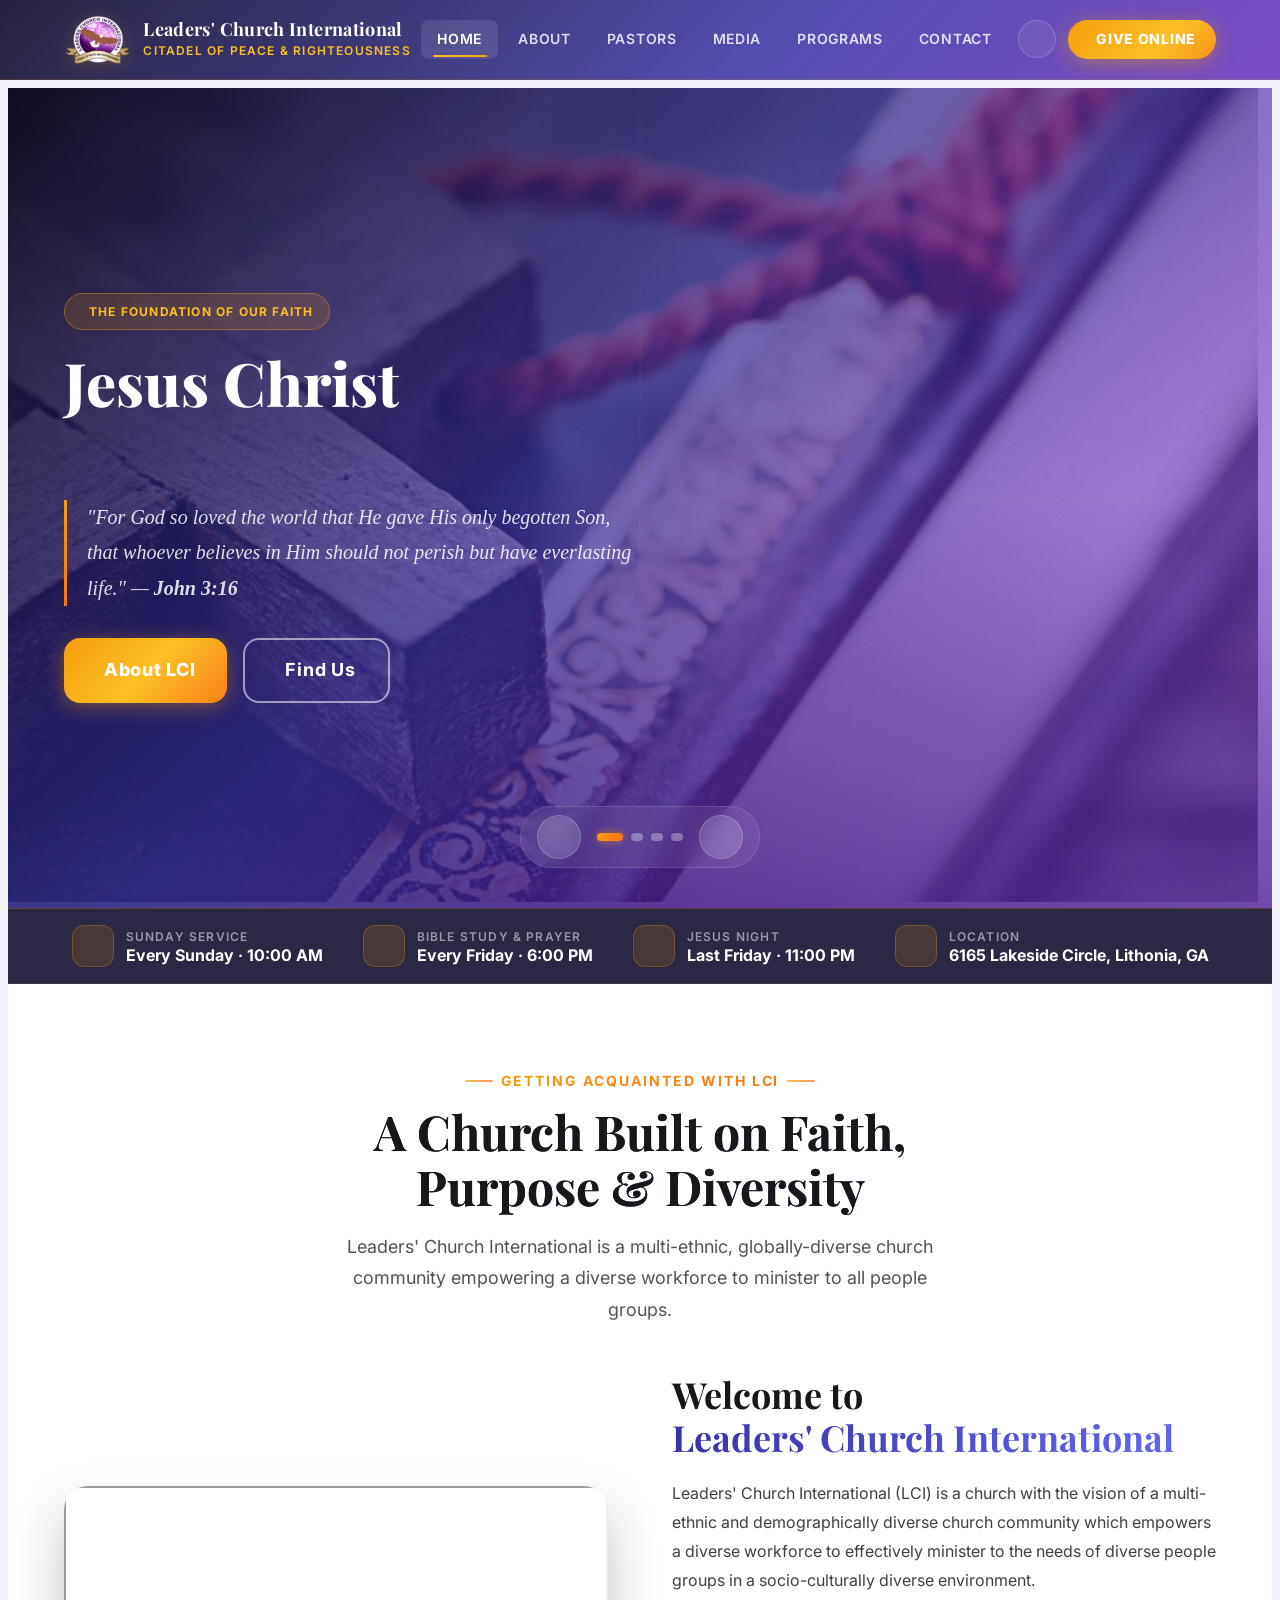
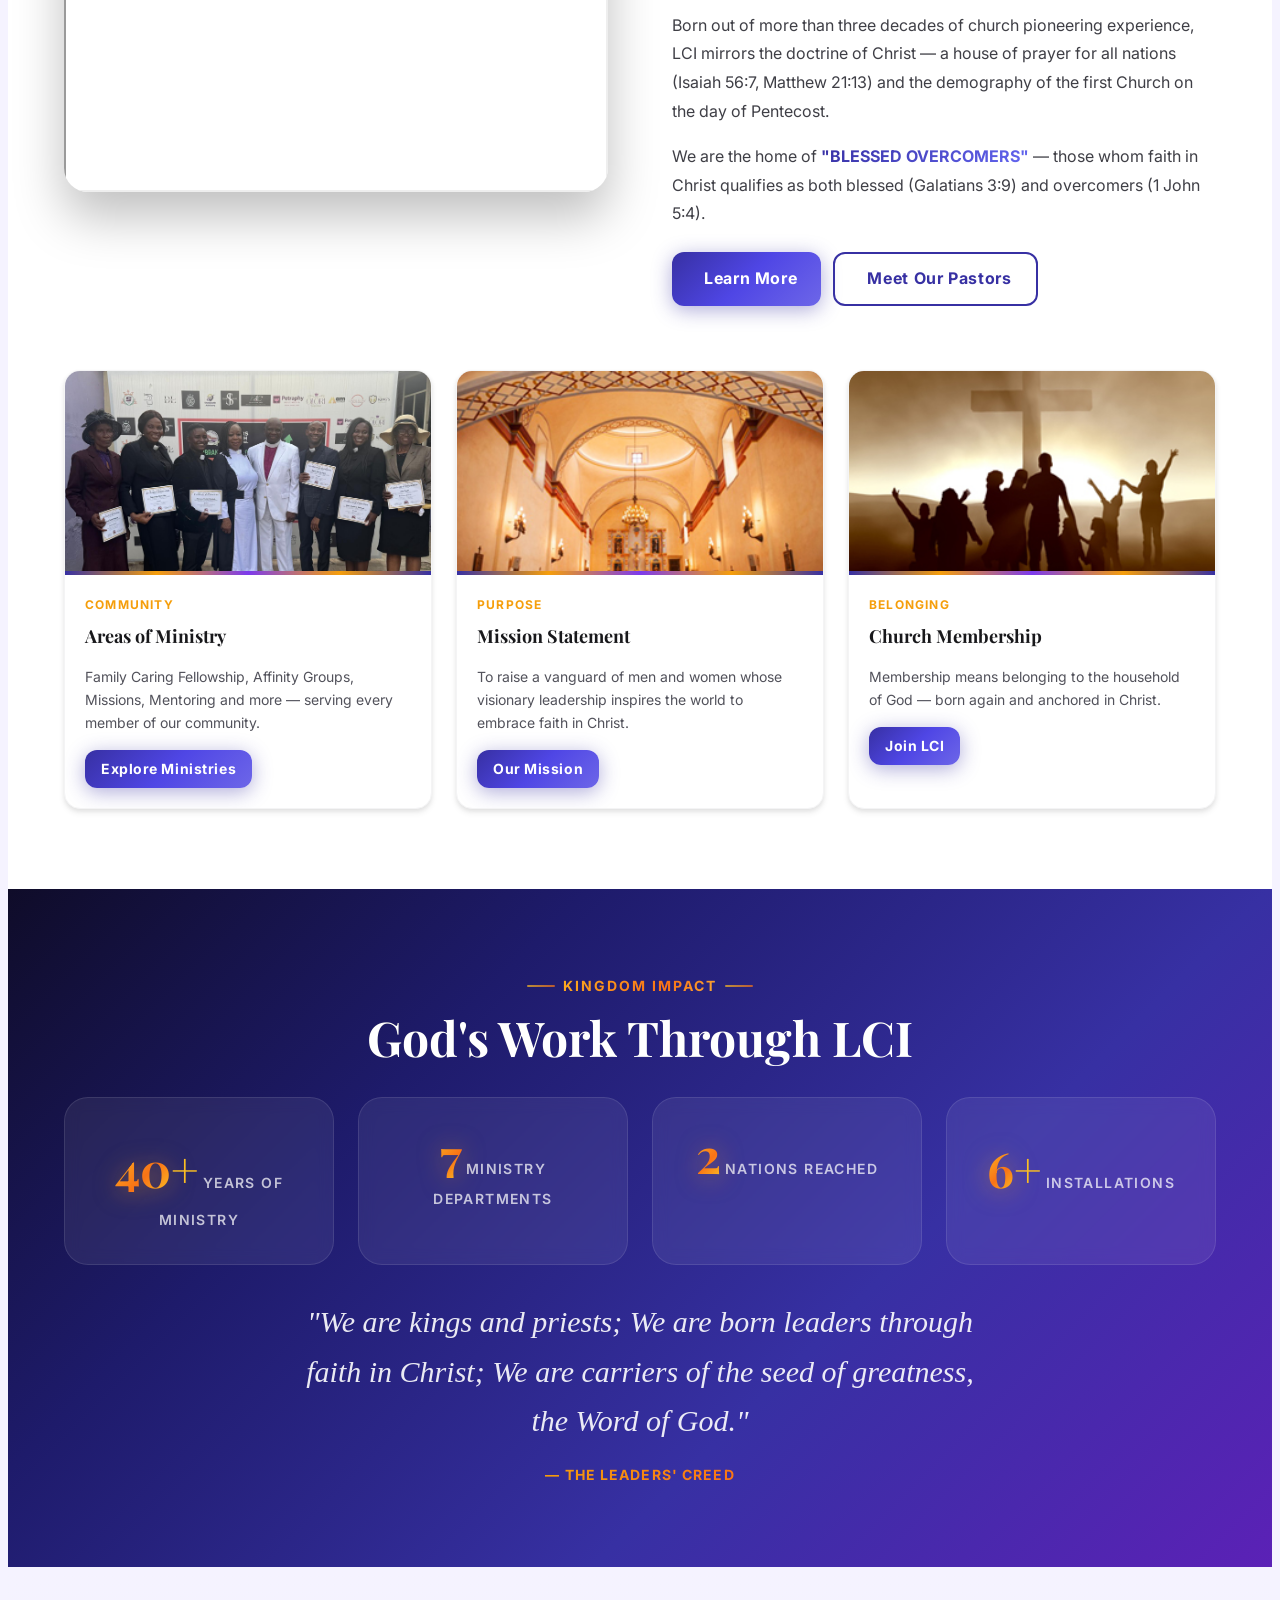
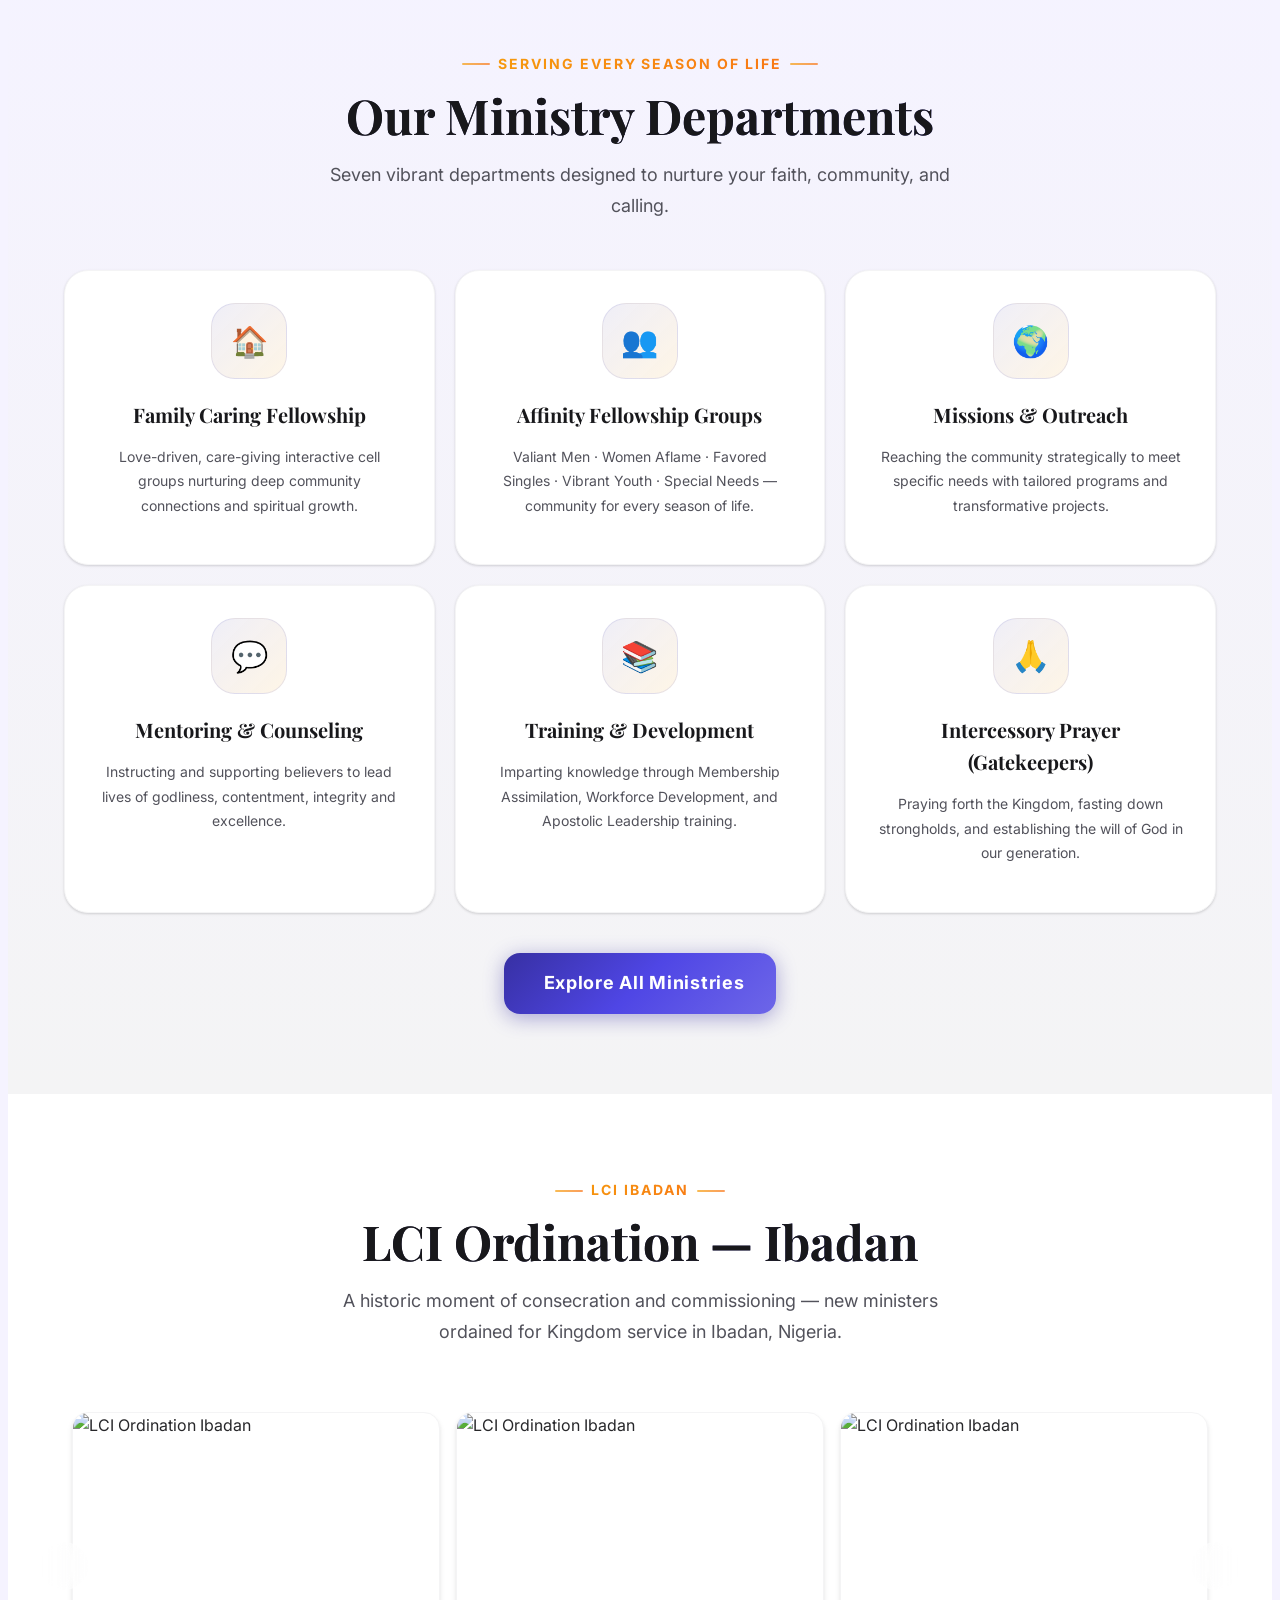
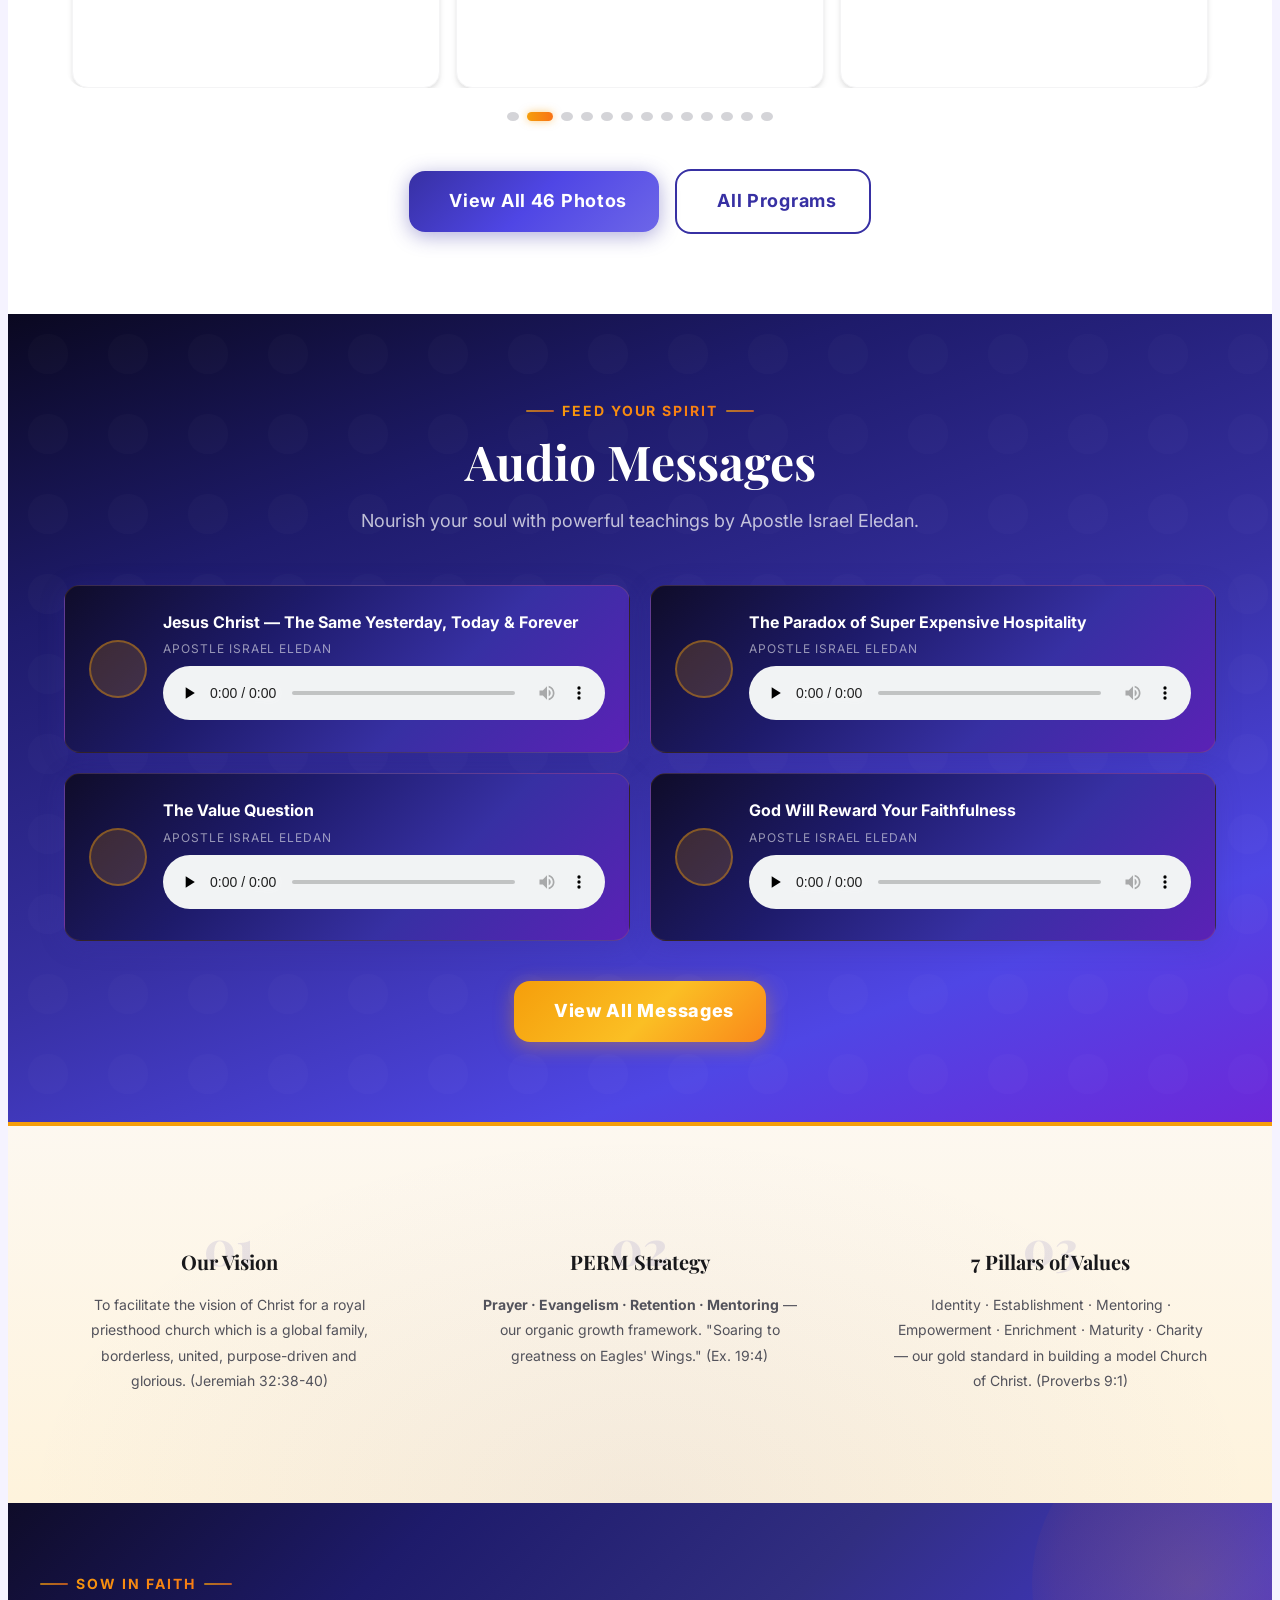
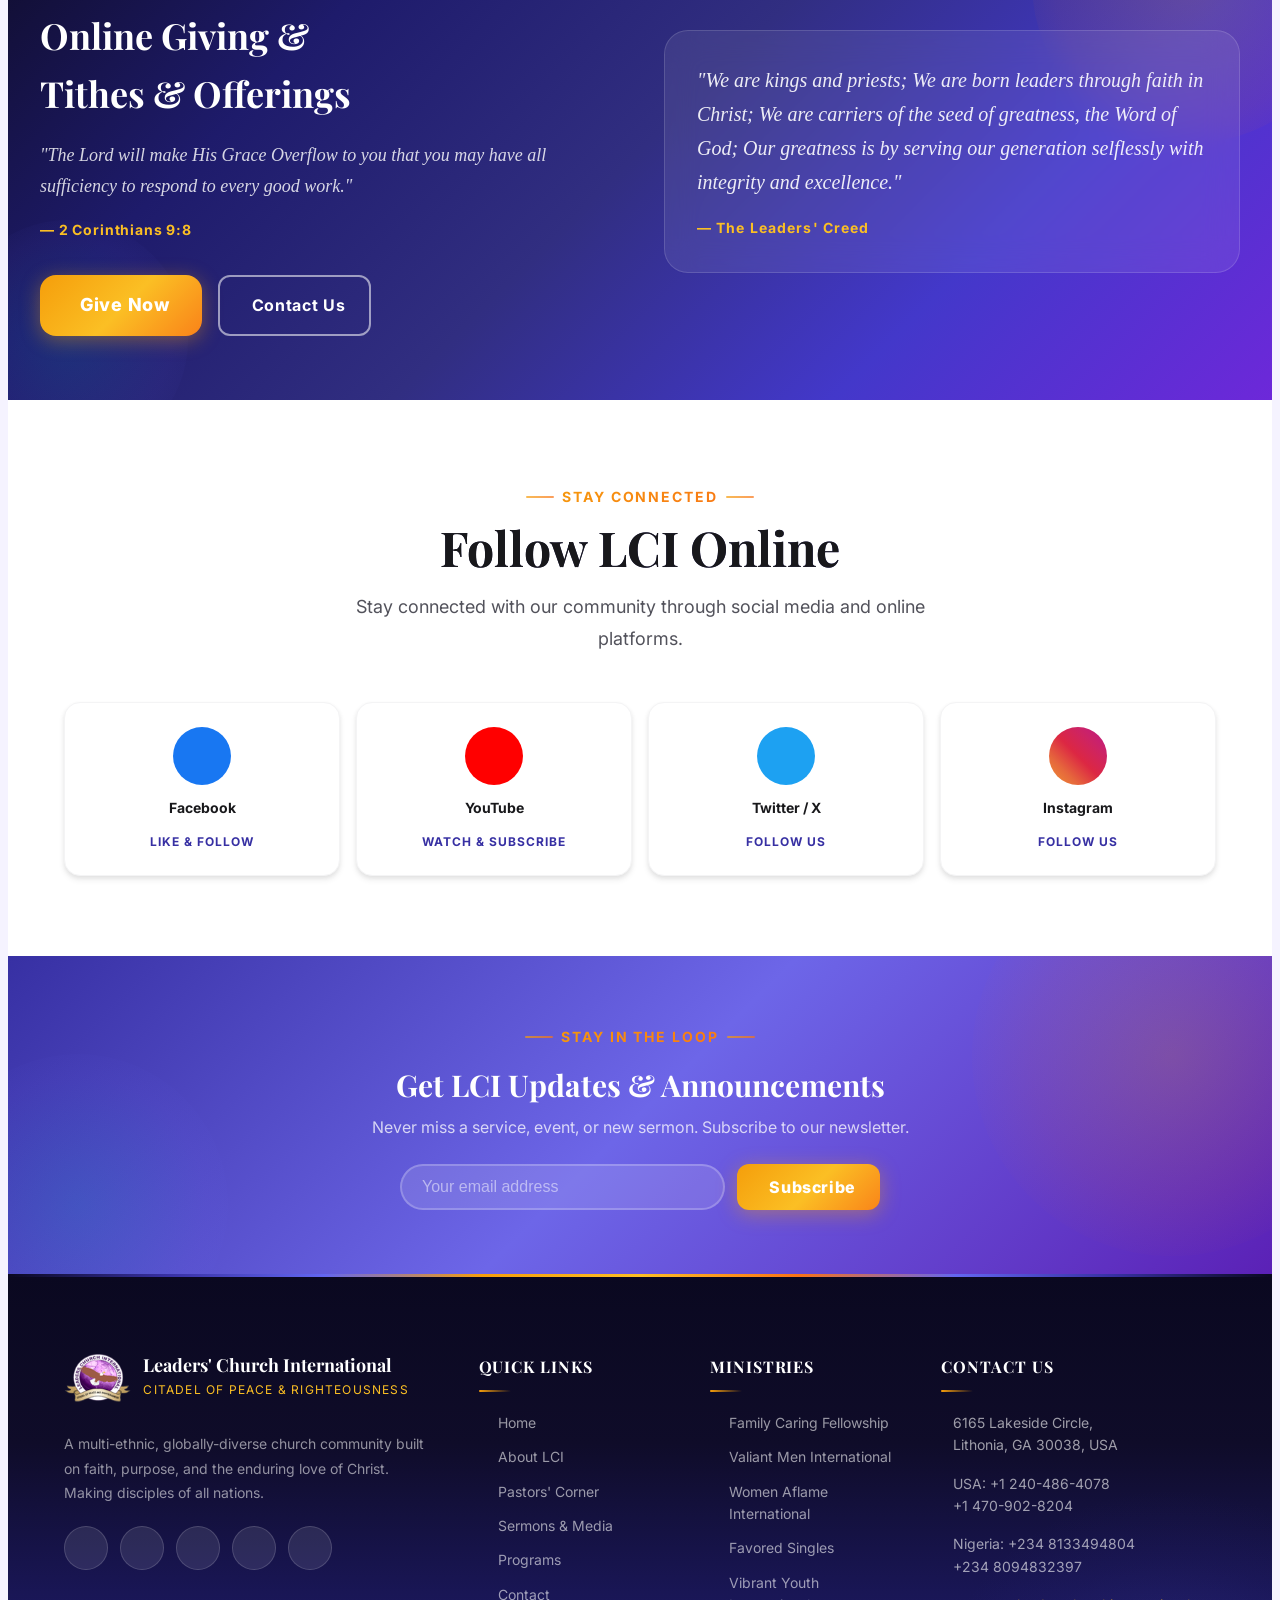
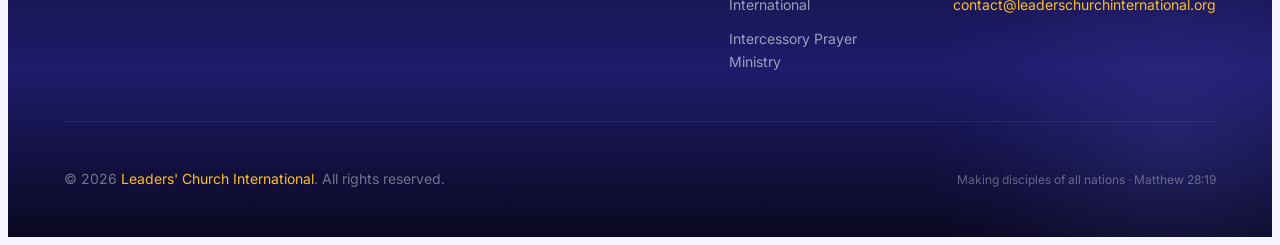
==== index.html @ 1d7b1c13 "updates" ====
<!DOCTYPE html>
<html dir="ltr" lang="en-US">
<head>
  <meta charset="UTF-8">
  <meta name="viewport" content="width=device-width, initial-scale=1.0">
  <meta name="description" content="Leaders' Church International (LCI) — Citadel of Peace & Righteousness. A multi-ethnic, globally-diverse church community built on faith, purpose, and the love of Christ. Join us every Sunday 10 AM.">
  <meta name="keywords" content="Leaders Church International, LCI, Church, Citadel of Peace, Righteousness, Apostle Israel Eledan, Lagos, Nigeria, Georgia, USA">
  <meta name="author" content="Leaders' Church International">
  <meta property="og:title" content="Leaders' Church International — Citadel of Peace & Righteousness">
  <meta property="og:description" content="A multi-ethnic, globally-diverse church community built on faith, purpose, and the love of Christ.">
  <meta property="og:type" content="website">
  <meta property="og:url" content="https://leaderschurchinternational.org">
  <title>Leaders' Church International — Citadel of Peace &amp; Righteousness</title>
  <link rel="shortcut icon" href="assets/images/favicon.png">
  <link rel="preconnect" href="https://fonts.googleapis.com">
  <link rel="preconnect" href="https://fonts.gstatic.com" crossorigin>
  <link href="https://fonts.googleapis.com/css2?family=Inter:wght@400;500;600;700;800&family=Playfair+Display:ital,wght@0,700;0,800;1,700&display=swap" rel="stylesheet">
  <link rel="stylesheet" href="https://cdnjs.cloudflare.com/ajax/libs/font-awesome/6.5.0/css/solid.min.css" crossorigin="anonymous">
  <link rel="stylesheet" href="https://cdnjs.cloudflare.com/ajax/libs/font-awesome/6.5.0/css/brands.min.css" crossorigin="anonymous">
  <link rel="stylesheet" href="assets/css/modern.css">
</head>
<body>

<!-- ════════════ LOADING SCREEN ════════════ -->
<div id="lci-loader" role="dialog" aria-label="Loading Leaders' Church International" aria-live="polite">
  <div class="loader-bg">
    <div class="loader-orb loader-orb-1"></div>
    <div class="loader-orb loader-orb-2"></div>
    <div class="loader-orb loader-orb-3"></div>
    <div class="loader-rays"></div>
  </div>
  <div class="loader-inner">
    <div class="loader-cross" aria-hidden="true">
      <div class="loader-cross-v"></div>
      <div class="loader-cross-h"></div>
      <div class="loader-cross-glow"></div>
    </div>
    <div class="loader-brand">
      <img src="assets/images/logo.png" alt="Leaders' Church International" class="loader-logo">
      <h1 class="loader-name">Leaders' Church International</h1>
      <p class="loader-tagline">Citadel of Peace &amp; Righteousness</p>
    </div>
    <div class="loader-verse">
      <p class="loader-verse-text">"We are soaring to greatness on Eagles' Wings"</p>
      <span class="loader-verse-ref">Exodus 19:4</span>
    </div>
    <div class="loader-progress-wrap" role="progressbar" aria-valuemin="0" aria-valuemax="100" aria-valuenow="0" id="loaderProgress">
      <div class="loader-progress-track">
        <div class="loader-progress-fill" id="loaderFill"></div>
      </div>
      <span class="loader-percent" id="loaderPercent">0%</span>
    </div>
    <div class="loader-dots" aria-hidden="true">
      <span class="loader-dot"></span>
      <span class="loader-dot"></span>
      <span class="loader-dot"></span>
    </div>
  </div>
</div>

<!-- Scroll progress bar -->
<div class="scroll-progress" id="scrollProgress" aria-hidden="true"></div>

<a href="#main-content" class="lci-skip-link">Skip to main content</a>

<!-- ── HEADER ─────────────────────────────────────────────────── -->
<header class="lci-header" id="lci-header" role="banner">
  <div class="lci-header-inner">
    <a href="index.html" class="lci-logo" aria-label="Leaders' Church International — Home">
      <img src="assets/images/logo.png" alt="LCI Logo" class="lci-logo-img">
      <div class="lci-logo-text">
        <span class="lci-logo-name">Leaders' Church International</span>
        <span class="lci-logo-tagline">Citadel of Peace &amp; Righteousness</span>
      </div>
    </a>
    <nav aria-label="Main navigation">
      <ul class="lci-nav" role="list">
        <li class="lci-nav-item"><a href="index.html"    class="lci-nav-link active" aria-current="page">Home</a></li>
        <li class="lci-nav-item"><a href="about.html"    class="lci-nav-link">About</a></li>
        <li class="lci-nav-item"><a href="pastors.html"  class="lci-nav-link">Pastors</a></li>
        <li class="lci-nav-item"><a href="media.html"    class="lci-nav-link">Media</a></li>
        <li class="lci-nav-item"><a href="programs.html" class="lci-nav-link">Programs</a></li>
        <li class="lci-nav-item"><a href="contact.html"  class="lci-nav-link">Contact</a></li>
      </ul>
    </nav>
    <div class="lci-header-actions">
      <button class="lci-theme-toggle" id="themeToggle" aria-label="Toggle dark mode" title="Toggle dark/light mode">
        <i class="fas fa-moon" id="themeIcon"></i>
      </button>
      <a href="contact.html#give" class="lci-btn-give">
        <i class="fas fa-heart"></i> Give Online
      </a>
      <button class="lci-menu-toggle" id="menuToggle" aria-label="Open navigation menu" aria-expanded="false" aria-controls="mobileNav">
        <span></span><span></span><span></span>
      </button>
    </div>
  </div>
</header>

<nav class="lci-mobile-nav" id="mobileNav" aria-label="Mobile navigation" aria-hidden="true">
  <ul class="lci-mobile-nav-list" role="list">
    <li><a href="index.html"    class="active">🏠 Home</a></li>
    <li><a href="about.html">📖 About LCI</a></li>
    <li><a href="pastors.html">✝ Pastors' Corner</a></li>
    <li><a href="media.html">🎵 Media</a></li>
    <li><a href="programs.html">📋 Programs</a></li>
    <li><a href="contact.html">📍 Contact</a></li>
  </ul>
  <div class="lci-mobile-actions">
    <a href="contact.html#give"   class="lci-btn lci-btn-gold lci-btn-lg"><i class="fas fa-heart"></i> Give Online</a>
    <a href="contact.html#prayer" class="lci-btn lci-btn-outline-white lci-btn-lg"><i class="fas fa-hands-praying"></i> Prayer Request</a>
  </div>
</nav>

<!-- ── MAIN ───────────────────────────────────────────────────── -->
<main id="main-content" class="lci-page-body">

  <!-- ── HERO SLIDER ──────────────────────────────────────────── -->
  <section class="lci-slider" aria-label="Featured slides">
    <div class="hero-orb hero-orb-1" aria-hidden="true"></div>
    <div class="hero-orb hero-orb-2" aria-hidden="true"></div>
    <div class="hero-orb hero-orb-3" aria-hidden="true"></div>
    <div class="hero-rays" aria-hidden="true"></div>

    <!-- Slide 1 -->
    <div class="lci-slide active" aria-hidden="false">
      <div class="lci-slide-bg">
        <img src="content/slides/1/slider_1.jpg" alt="Jesus Christ — The Savior of the World" loading="eager">
      </div>
      <div class="lci-slide-content">
        <span class="lci-slide-tag"><i class="fas fa-cross"></i> The Foundation of Our Faith</span>
        <h1 class="lci-slide-title">Jesus Christ<br><span class="accent">The Savior of the World</span></h1>
        <p class="lci-slide-verse">"For God so loved the world that He gave His only begotten Son, that whoever believes in Him should not perish but have everlasting life." — <strong>John 3:16</strong></p>
        <div class="lci-slide-actions">
          <a href="about.html" class="lci-btn lci-btn-gold lci-btn-lg"><i class="fas fa-church"></i> About LCI</a>
          <a href="contact.html" class="lci-btn lci-btn-outline-white lci-btn-lg"><i class="fas fa-map-marker-alt"></i> Find Us</a>
        </div>
      </div>
    </div>

    <!-- Slide 2 -->
    <div class="lci-slide" aria-hidden="true">
      <div class="lci-slide-bg">
        <img src="content/slides/2/slider_2.jpg" alt="Online Giving" loading="lazy">
      </div>
      <div class="lci-slide-content">
        <span class="lci-slide-tag"><i class="fas fa-heart"></i> Sow a Seed of Faith</span>
        <h1 class="lci-slide-title">Give Generously,<br><span class="accent">Live Abundantly</span></h1>
        <p class="lci-slide-verse">"The Lord will make His Grace overflow to you that you may have all sufficiency to respond to every good work." — <strong>2 Corinthians 9:8</strong></p>
        <div class="lci-slide-actions">
          <a href="contact.html#give" class="lci-btn lci-btn-gold lci-btn-lg"><i class="fas fa-hand-holding-heart"></i> Make a Donation</a>
          <a href="about.html" class="lci-btn lci-btn-outline-white lci-btn-lg"><i class="fas fa-info-circle"></i> Learn More</a>
        </div>
      </div>
    </div>

    <!-- Slide 3 -->
    <div class="lci-slide" aria-hidden="true">
      <div class="lci-slide-bg">
        <img src="content/slides/3/slider_3.jpg" alt="Christ will give you rest" loading="lazy">
      </div>
      <div class="lci-slide-content">
        <span class="lci-slide-tag"><i class="fas fa-dove"></i> Peace for Every Soul</span>
        <h1 class="lci-slide-title">Christ Will<br><span class="accent">Give You Rest</span></h1>
        <p class="lci-slide-verse">"Come to Me, all you who labor and are heavy laden, and I will give you rest." — <strong>Matthew 11:28</strong></p>
        <div class="lci-slide-actions">
          <a href="contact.html#prayer" class="lci-btn lci-btn-gold lci-btn-lg"><i class="fas fa-hands-praying"></i> Request Prayer</a>
          <a href="media.html" class="lci-btn lci-btn-outline-white lci-btn-lg"><i class="fas fa-play-circle"></i> Watch Sermons</a>
        </div>
      </div>
    </div>

    <!-- Slide 4 -->
    <div class="lci-slide" aria-hidden="true">
      <div class="lci-slide-bg">
        <img src="content/slides/4/slider_4.jpg" alt="The Word of God" loading="lazy">
      </div>
      <div class="lci-slide-content">
        <span class="lci-slide-tag"><i class="fas fa-bible"></i> Anchored in the Word</span>
        <h1 class="lci-slide-title">The Word of God<br><span class="accent">Lives in Us</span></h1>
        <p class="lci-slide-verse">"In the beginning was the Word, and the Word was with God, and the Word was God." — <strong>John 1:1</strong></p>
        <div class="lci-slide-actions">
          <a href="media.html" class="lci-btn lci-btn-gold lci-btn-lg"><i class="fas fa-headphones"></i> Audio Messages</a>
          <a href="about.html#vision" class="lci-btn lci-btn-outline-white lci-btn-lg"><i class="fas fa-eye"></i> Our Vision</a>
        </div>
      </div>
    </div>

    <!-- Controls -->
    <div class="lci-slider-controls" aria-label="Slide navigation">
      <button class="lci-slider-prev" aria-label="Previous slide"><i class="fas fa-chevron-left"></i></button>
      <div class="lci-slider-dots" role="tablist" aria-label="Slide indicators">
        <button class="lci-slider-dot active" aria-label="Slide 1" aria-selected="true"  role="tab"></button>
        <button class="lci-slider-dot"        aria-label="Slide 2" aria-selected="false" role="tab"></button>
        <button class="lci-slider-dot"        aria-label="Slide 3" aria-selected="false" role="tab"></button>
        <button class="lci-slider-dot"        aria-label="Slide 4" aria-selected="false" role="tab"></button>
      </div>
      <button class="lci-slider-next" aria-label="Next slide"><i class="fas fa-chevron-right"></i></button>
    </div>

    <!-- Scroll hint -->
    <div class="slider-scroll-hint" aria-hidden="true">
      <i class="fas fa-chevron-down"></i>
    </div>
  </section>

  <!-- ── SERVICE TIMES ────────────────────────────────────────── -->
  <div class="service-strip" aria-label="Service schedule">
    <div class="service-strip-inner">
      <div class="service-strip-item">
        <div class="service-strip-icon"><i class="fas fa-sun" aria-hidden="true"></i></div>
        <div>
          <span class="service-strip-label">Sunday Service</span>
          <span class="service-strip-value">Every Sunday · 10:00 AM</span>
        </div>
      </div>
      <div class="service-strip-item">
        <div class="service-strip-icon"><i class="fas fa-book-open" aria-hidden="true"></i></div>
        <div>
          <span class="service-strip-label">Bible Study &amp; Prayer</span>
          <span class="service-strip-value">Every Friday · 6:00 PM</span>
        </div>
      </div>
      <div class="service-strip-item">
        <div class="service-strip-icon"><i class="fas fa-moon" aria-hidden="true"></i></div>
        <div>
          <span class="service-strip-label">Jesus Night</span>
          <span class="service-strip-value">Last Friday · 11:00 PM</span>
        </div>
      </div>
      <div class="service-strip-item">
        <div class="service-strip-icon"><i class="fas fa-map-marker-alt" aria-hidden="true"></i></div>
        <div>
          <span class="service-strip-label">Location</span>
          <span class="service-strip-value">6165 Lakeside Circle, Lithonia, GA</span>
        </div>
      </div>
    </div>
  </div>

  <!-- ── ABOUT INTRO ───────────────────────────────────────────── -->
  <section class="lci-section lci-section-white" id="about" aria-labelledby="about-heading">
    <div class="lci-container">
      <div class="lci-section-header lci-reveal">
        <span class="lci-section-eyebrow">Getting Acquainted with LCI</span>
        <h2 class="lci-section-title" id="about-heading">A Church Built on Faith,<br>Purpose &amp; Diversity</h2>
        <p class="lci-section-subtitle">Leaders' Church International is a multi-ethnic, globally-diverse church community empowering a diverse workforce to minister to all people groups.</p>
      </div>
      <div class="about-intro-wrap">
        <div class="about-intro-video lci-reveal lci-reveal-delay-1">
          <iframe src="https://www.youtube.com/embed/SE4ZQI5h9FE"
                  title="Getting Acquainted with Leaders' Church International"
                  allow="accelerometer; autoplay; clipboard-write; encrypted-media; gyroscope; picture-in-picture"
                  allowfullscreen loading="lazy"></iframe>
        </div>
        <div class="about-intro-text lci-reveal lci-reveal-delay-2">
          <h2>Welcome to<br><span class="lci-highlight">Leaders' Church International</span></h2>
          <p>Leaders' Church International (LCI) is a church with the vision of a multi-ethnic and demographically diverse church community which empowers a diverse workforce to effectively minister to the needs of diverse people groups in a socio-culturally diverse environment.</p>
          <p>Born out of more than three decades of church pioneering experience, LCI mirrors the doctrine of Christ — a house of prayer for all nations (Isaiah 56:7, Matthew 21:13) and the demography of the first Church on the day of Pentecost.</p>
          <p>We are the home of <strong class="lci-highlight">"BLESSED OVERCOMERS"</strong> — those whom faith in Christ qualifies as both blessed (Galatians 3:9) and overcomers (1 John 5:4).</p>
          <div style="display:flex; gap: var(--space-3); flex-wrap: wrap; margin-top: var(--space-6);">
            <a href="about.html" class="lci-btn lci-btn-primary"><i class="fas fa-info-circle"></i> Learn More</a>
            <a href="pastors.html" class="lci-btn lci-btn-outline"><i class="fas fa-user-tie"></i> Meet Our Pastors</a>
          </div>
        </div>
      </div>
      <!-- Mini Cards -->
      <div class="lci-grid-3" style="margin-top: var(--space-16);">
        <div class="mini-card lci-reveal lci-reveal-delay-1">
          <div class="mini-card-img"><img src="content/about/thumbnail/Ibadan-Pic.jpeg" alt="Areas of Ministry" loading="lazy"></div>
          <div class="mini-card-top-bar"></div>
          <div class="mini-card-body">
            <span class="mini-card-tag">Community</span>
            <h3 class="mini-card-title">Areas of Ministry</h3>
            <p class="mini-card-desc">Family Caring Fellowship, Affinity Groups, Missions, Mentoring and more — serving every member of our community.</p>
            <a href="about.html#ministries" class="lci-btn lci-btn-primary lci-btn-sm">Explore Ministries</a>
          </div>
        </div>
        <div class="mini-card lci-reveal lci-reveal-delay-2">
          <div class="mini-card-img"><img src="content/about/thumbnail/about_3.jpg" alt="Mission Statement" loading="lazy"></div>
          <div class="mini-card-top-bar"></div>
          <div class="mini-card-body">
            <span class="mini-card-tag">Purpose</span>
            <h3 class="mini-card-title">Mission Statement</h3>
            <p class="mini-card-desc">To raise a vanguard of men and women whose visionary leadership inspires the world to embrace faith in Christ.</p>
            <a href="about.html#vision" class="lci-btn lci-btn-primary lci-btn-sm">Our Mission</a>
          </div>
        </div>
        <div class="mini-card lci-reveal lci-reveal-delay-3">
          <div class="mini-card-img"><img src="content/about/thumbnail/about_1.jpg" alt="Membership" loading="lazy"></div>
          <div class="mini-card-top-bar"></div>
          <div class="mini-card-body">
            <span class="mini-card-tag">Belonging</span>
            <h3 class="mini-card-title">Church Membership</h3>
            <p class="mini-card-desc">Membership means belonging to the household of God — born again and anchored in Christ.</p>
            <a href="about.html#membership" class="lci-btn lci-btn-primary lci-btn-sm">Join LCI</a>
          </div>
        </div>
      </div>
    </div>
  </section>

  <!-- ── STATS ─────────────────────────────────────────────────── -->
  <section class="lci-section-dark lci-section" aria-label="Impact statistics">
    <div class="lci-container">
      <div class="lci-section-header" style="margin-bottom: var(--space-8);">
        <span class="lci-section-eyebrow">Kingdom Impact</span>
        <h2 class="lci-section-title" style="color: var(--color-white);">God's Work Through LCI</h2>
      </div>
      <div class="lci-stats-grid lci-reveal">
        <div class="lci-stat-item stagger-child">
          <span class="lci-stat-number count-up" data-target="40">0</span><span style="font-family:var(--font-display);color:var(--color-accent-light);font-size:var(--text-5xl);font-weight:700;">+</span>
          <span class="lci-stat-label">Years of Ministry</span>
        </div>
        <div class="lci-stat-item stagger-child">
          <span class="lci-stat-number count-up" data-target="7">0</span>
          <span class="lci-stat-label">Ministry Departments</span>
        </div>
        <div class="lci-stat-item stagger-child">
          <span class="lci-stat-number count-up" data-target="2">0</span>
          <span class="lci-stat-label">Nations Reached</span>
        </div>
        <div class="lci-stat-item stagger-child">
          <span class="lci-stat-number count-up" data-target="6">0</span><span style="font-family:var(--font-display);color:var(--color-accent-light);font-size:var(--text-5xl);font-weight:700;">+</span>
          <span class="lci-stat-label">Installations</span>
        </div>
      </div>
      <div class="lci-verse" style="padding: var(--space-8) 0 0;">
        <p class="lci-verse-text">"We are kings and priests; We are born leaders through faith in Christ; We are carriers of the seed of greatness, the Word of God."</p>
        <span class="lci-verse-ref">— The Leaders' Creed</span>
      </div>
    </div>
  </section>

  <!-- ── MINISTRIES ─────────────────────────────────────────────── -->
  <section class="lci-section lci-section-gray" id="ministries" aria-labelledby="ministries-heading">
    <div class="lci-container">
      <div class="lci-section-header lci-reveal">
        <span class="lci-section-eyebrow">Serving Every Season of Life</span>
        <h2 class="lci-section-title" id="ministries-heading">Our Ministry Departments</h2>
        <p class="lci-section-subtitle">Seven vibrant departments designed to nurture your faith, community, and calling.</p>
      </div>
      <div class="lci-grid-3" style="gap: var(--space-5);">
        <div class="lci-ministry-card lci-reveal lci-reveal-delay-1">
          <div class="lci-ministry-icon">🏠</div>
          <h3 class="lci-ministry-title">Family Caring Fellowship</h3>
          <p class="lci-ministry-desc">Love-driven, care-giving interactive cell groups nurturing deep community connections and spiritual growth.</p>
        </div>
        <div class="lci-ministry-card lci-reveal lci-reveal-delay-2">
          <div class="lci-ministry-icon">👥</div>
          <h3 class="lci-ministry-title">Affinity Fellowship Groups</h3>
          <p class="lci-ministry-desc">Valiant Men · Women Aflame · Favored Singles · Vibrant Youth · Special Needs — community for every season of life.</p>
        </div>
        <div class="lci-ministry-card lci-reveal lci-reveal-delay-3">
          <div class="lci-ministry-icon">🌍</div>
          <h3 class="lci-ministry-title">Missions &amp; Outreach</h3>
          <p class="lci-ministry-desc">Reaching the community strategically to meet specific needs with tailored programs and transformative projects.</p>
        </div>
        <div class="lci-ministry-card lci-reveal lci-reveal-delay-1">
          <div class="lci-ministry-icon">💬</div>
          <h3 class="lci-ministry-title">Mentoring &amp; Counseling</h3>
          <p class="lci-ministry-desc">Instructing and supporting believers to lead lives of godliness, contentment, integrity and excellence.</p>
        </div>
        <div class="lci-ministry-card lci-reveal lci-reveal-delay-2">
          <div class="lci-ministry-icon">📚</div>
          <h3 class="lci-ministry-title">Training &amp; Development</h3>
          <p class="lci-ministry-desc">Imparting knowledge through Membership Assimilation, Workforce Development, and Apostolic Leadership training.</p>
        </div>
        <div class="lci-ministry-card lci-reveal lci-reveal-delay-3">
          <div class="lci-ministry-icon">🙏</div>
          <h3 class="lci-ministry-title">Intercessory Prayer (Gatekeepers)</h3>
          <p class="lci-ministry-desc">Praying forth the Kingdom, fasting down strongholds, and establishing the will of God in our generation.</p>
        </div>
      </div>
      <div style="text-align: center; margin-top: var(--space-10);">
        <a href="about.html#ministries" class="lci-btn lci-btn-primary lci-btn-lg lci-reveal">
          <i class="fas fa-church"></i> Explore All Ministries
        </a>
      </div>
    </div>
  </section>

  <!-- ── ORDINATION GALLERY PREVIEW ──────────────────────────── -->
  <section class="lci-section lci-section-white" id="ordination" aria-labelledby="ord-heading">
    <div class="lci-container">
      <div class="lci-section-header lci-reveal">
        <span class="lci-section-eyebrow">LCI Ibadan</span>
        <h2 class="lci-section-title" id="ord-heading">LCI Ordination — Ibadan</h2>
        <p class="lci-section-subtitle">A historic moment of consecration and commissioning — new ministers ordained for Kingdom service in Ibadan, Nigeria.</p>
      </div>

      <!-- LCI Ibadan Ordination Carousel -->
      <div class="lci-carousel-container lci-reveal" id="ibadan-carousel">
        <div class="lci-carousel-viewport">
          <div class="lci-carousel-track">
            <!-- Card 1 -->
            <div class="lci-carousel-slide">
              <div class="lci-carousel-card" onclick="openLightbox(0)">
                <img src="content/gallery/Lci-Ordination-Ibadan/IMG_0001.jpg" alt="LCI Ordination Ibadan" loading="lazy">
                <div class="lci-carousel-card-overlay">
                  <span class="lci-carousel-card-title">LCI Ordination — Ibadan</span>
                  <span class="lci-carousel-card-icon"><i class="fas fa-expand-alt"></i></span>
                </div>
              </div>
            </div>
            <!-- Card 2 -->
            <div class="lci-carousel-slide">
              <div class="lci-carousel-card" onclick="openLightbox(1)">
                <img src="content/gallery/Lci-Ordination-Ibadan/IMG_0002.jpg" alt="LCI Ordination Ibadan" loading="lazy">
                <div class="lci-carousel-card-overlay">
                  <span class="lci-carousel-card-title">Worship and Gathering</span>
                  <span class="lci-carousel-card-icon"><i class="fas fa-expand-alt"></i></span>
                </div>
              </div>
            </div>
            <!-- Card 3 -->
            <div class="lci-carousel-slide">
              <div class="lci-carousel-card" onclick="openLightbox(2)">
                <img src="content/gallery/Lci-Ordination-Ibadan/IMG_0004.jpg" alt="LCI Ordination Ibadan" loading="lazy">
                <div class="lci-carousel-card-overlay">
                  <span class="lci-carousel-card-title">Commissioning Prayer</span>
                  <span class="lci-carousel-card-icon"><i class="fas fa-expand-alt"></i></span>
                </div>
              </div>
            </div>
            <!-- Card 4 -->
            <div class="lci-carousel-slide">
              <div class="lci-carousel-card" onclick="openLightbox(3)">
                <img src="content/gallery/Lci-Ordination-Ibadan/IMG_0014.jpg" alt="LCI Ordination Ibadan" loading="lazy">
                <div class="lci-carousel-card-overlay">
                  <span class="lci-carousel-card-title">Laying on of Hands</span>
                  <span class="lci-carousel-card-icon"><i class="fas fa-expand-alt"></i></span>
                </div>
              </div>
            </div>
            <!-- Card 5 -->
            <div class="lci-carousel-slide">
              <div class="lci-carousel-card" onclick="openLightbox(4)">
                <img src="content/gallery/Lci-Ordination-Ibadan/IMG_0016.jpg" alt="LCI Ordination Ibadan" loading="lazy">
                <div class="lci-carousel-card-overlay">
                  <span class="lci-carousel-card-title">Apostolic Blessing</span>
                  <span class="lci-carousel-card-icon"><i class="fas fa-expand-alt"></i></span>
                </div>
              </div>
            </div>
            <!-- Card 6 -->
            <div class="lci-carousel-slide">
              <div class="lci-carousel-card" onclick="openLightbox(5)">
                <img src="content/gallery/Lci-Ordination-Ibadan/IMG_0017.jpg" alt="LCI Ordination Ibadan" loading="lazy">
                <div class="lci-carousel-card-overlay">
                  <span class="lci-carousel-card-title">Anointing of Ministers</span>
                  <span class="lci-carousel-card-icon"><i class="fas fa-expand-alt"></i></span>
                </div>
              </div>
            </div>
            <!-- Card 7 -->
            <div class="lci-carousel-slide">
              <div class="lci-carousel-card" onclick="openLightbox(6)">
                <img src="content/gallery/Lci-Ordination-Ibadan/IMG_0020.jpg" alt="LCI Ordination Ibadan" loading="lazy">
                <div class="lci-carousel-card-overlay">
                  <span class="lci-carousel-card-title">Consecration Moment</span>
                  <span class="lci-carousel-card-icon"><i class="fas fa-expand-alt"></i></span>
                </div>
              </div>
            </div>
            <!-- Card 8 -->
            <div class="lci-carousel-slide">
              <div class="lci-carousel-card" onclick="openLightbox(7)">
                <img src="content/gallery/Lci-Ordination-Ibadan/IMG_0031.jpg" alt="LCI Ordination Ibadan" loading="lazy">
                <div class="lci-carousel-card-overlay">
                  <span class="lci-carousel-card-title">Joyful Ordained Ministers</span>
                  <span class="lci-carousel-card-icon"><i class="fas fa-expand-alt"></i></span>
                </div>
              </div>
            </div>
            <!-- Card 9 -->
            <div class="lci-carousel-slide">
              <div class="lci-carousel-card" onclick="openLightbox(8)">
                <img src="content/gallery/Lci-Ordination-Ibadan/IMG_0033.jpg" alt="LCI Ordination Ibadan" loading="lazy">
                <div class="lci-carousel-card-overlay">
                  <span class="lci-carousel-card-title">Ordination Ceremony</span>
                  <span class="lci-carousel-card-icon"><i class="fas fa-expand-alt"></i></span>
                </div>
              </div>
            </div>
            <!-- Card 10 -->
            <div class="lci-carousel-slide">
              <div class="lci-carousel-card" onclick="openLightbox(9)">
                <img src="content/gallery/Lci-Ordination-Ibadan/IMG_0040.jpg" alt="LCI Ordination Ibadan" loading="lazy">
                <div class="lci-carousel-card-overlay">
                  <span class="lci-carousel-card-title">Spiritual Commissioning</span>
                  <span class="lci-carousel-card-icon"><i class="fas fa-expand-alt"></i></span>
                </div>
              </div>
            </div>
            <!-- Card 11 -->
            <div class="lci-carousel-slide">
              <div class="lci-carousel-card" onclick="openLightbox(14)">
                <img src="content/gallery/Lci-Ordination-Ibadan/IMG_0055.jpg" alt="LCI Ordination Ibadan" loading="lazy">
                <div class="lci-carousel-card-overlay">
                  <span class="lci-carousel-card-title">Prayers for the Ordained</span>
                  <span class="lci-carousel-card-icon"><i class="fas fa-expand-alt"></i></span>
                </div>
              </div>
            </div>
            <!-- Card 12 -->
            <div class="lci-carousel-slide">
              <div class="lci-carousel-card" onclick="openLightbox(18)">
                <img src="content/gallery/Lci-Ordination-Ibadan/IMG_0062.jpg" alt="LCI Ordination Ibadan" loading="lazy">
                <div class="lci-carousel-card-overlay">
                  <span class="lci-carousel-card-title">Ministers and Congregation</span>
                  <span class="lci-carousel-card-icon"><i class="fas fa-expand-alt"></i></span>
                </div>
              </div>
            </div>
            <!-- Card 13 -->
            <div class="lci-carousel-slide">
              <div class="lci-carousel-card" onclick="openLightbox(28)">
                <img src="content/gallery/Lci-Ordination-Ibadan/IMG_0082.jpg" alt="LCI Ordination Ibadan" loading="lazy">
                <div class="lci-carousel-card-overlay">
                  <span class="lci-carousel-card-title">Presentation of Certificates</span>
                  <span class="lci-carousel-card-icon"><i class="fas fa-expand-alt"></i></span>
                </div>
              </div>
            </div>
            <!-- Card 14 -->
            <div class="lci-carousel-slide">
              <div class="lci-carousel-card" onclick="openLightbox(37)">
                <img src="content/gallery/Lci-Ordination-Ibadan/IMG_0107.jpg" alt="LCI Ordination Ibadan" loading="lazy">
                <div class="lci-carousel-card-overlay">
                  <span class="lci-carousel-card-title">Group Photo of Ministers</span>
                  <span class="lci-carousel-card-icon"><i class="fas fa-expand-alt"></i></span>
                </div>
              </div>
            </div>
            <!-- Card 15 -->
            <div class="lci-carousel-slide">
              <div class="lci-carousel-card" onclick="openLightbox(44)">
                <img src="content/gallery/Lci-Ordination-Ibadan/IMG_0352.jpg" alt="LCI Ordination Ibadan" loading="lazy">
                <div class="lci-carousel-card-overlay">
                  <span class="lci-carousel-card-title">Praise and Thanksgiving</span>
                  <span class="lci-carousel-card-icon"><i class="fas fa-expand-alt"></i></span>
                </div>
              </div>
            </div>
          </div>
        </div>
        <!-- Navigation Buttons -->
        <button class="lci-carousel-nav lci-carousel-nav-prev" aria-label="Previous slide"><i class="fas fa-chevron-left"></i></button>
        <button class="lci-carousel-nav lci-carousel-nav-next" aria-label="Next slide"><i class="fas fa-chevron-right"></i></button>
        <!-- Dots -->
        <div class="lci-carousel-dots"></div>
      </div>


      <div style="text-align:center; margin-top: var(--space-8);" class="lci-reveal lci-reveal-delay-2">
        <a href="programs.html#ordination-gallery" class="lci-btn lci-btn-primary lci-btn-lg">
          <i class="fas fa-images"></i> View All 46 Photos
        </a>
        <a href="programs.html" class="lci-btn lci-btn-outline lci-btn-lg" style="margin-left: var(--space-3);">
          <i class="fas fa-church"></i> All Programs
        </a>
      </div>
    </div>
  </section>

  <!-- ── AUDIO MESSAGES ──────────────────────────────────────────── -->
  <section class="audio-section-bg" aria-labelledby="audio-heading">
    <div class="lci-container">
      <div class="lci-section-header lci-reveal">
        <span class="lci-section-eyebrow">Feed Your Spirit</span>
        <h2 class="lci-section-title" id="audio-heading" style="color: var(--color-white);">Audio Messages</h2>
        <p class="lci-section-subtitle" style="color: rgba(255,255,255,0.72);">Nourish your soul with powerful teachings by Apostle Israel Eledan.</p>
      </div>
      <div class="audio-grid">
        <div class="lci-audio-card lci-reveal lci-reveal-delay-1">
          <div class="lci-audio-icon"><i class="fas fa-headphones-alt" aria-hidden="true"></i></div>
          <div class="lci-audio-info">
            <div class="lci-audio-title">Jesus Christ — The Same Yesterday, Today &amp; Forever</div>
            <div class="lci-audio-meta">Apostle Israel Eledan</div>
            <audio controls preload="none" class="lci-audio-player" aria-label="Jesus Christ the same yesterday today and forever">
              <source src="content/audio/Jesus Christ; the same yesterday, today and forever.mp3" type="audio/mpeg">
            </audio>
          </div>
        </div>
        <div class="lci-audio-card lci-reveal lci-reveal-delay-2">
          <div class="lci-audio-icon"><i class="fas fa-headphones-alt" aria-hidden="true"></i></div>
          <div class="lci-audio-info">
            <div class="lci-audio-title">The Paradox of Super Expensive Hospitality</div>
            <div class="lci-audio-meta">Apostle Israel Eledan</div>
            <audio controls preload="none" class="lci-audio-player" aria-label="The paradox of super expensive hospitality">
              <source src="content/audio/The paradox of super expensive hospitality.mp3" type="audio/mpeg">
            </audio>
          </div>
        </div>
        <div class="lci-audio-card lci-reveal lci-reveal-delay-3">
          <div class="lci-audio-icon"><i class="fas fa-headphones-alt" aria-hidden="true"></i></div>
          <div class="lci-audio-info">
            <div class="lci-audio-title">The Value Question</div>
            <div class="lci-audio-meta">Apostle Israel Eledan</div>
            <audio controls preload="none" class="lci-audio-player" aria-label="The Value Question">
              <source src="content/audio/The Value Question.mp3" type="audio/mpeg">
            </audio>
          </div>
        </div>
        <div class="lci-audio-card lci-reveal lci-reveal-delay-4">
          <div class="lci-audio-icon"><i class="fas fa-headphones-alt" aria-hidden="true"></i></div>
          <div class="lci-audio-info">
            <div class="lci-audio-title">God Will Reward Your Faithfulness</div>
            <div class="lci-audio-meta">Apostle Israel Eledan</div>
            <audio controls preload="none" class="lci-audio-player" aria-label="God will reward your faithfulness">
              <source src="content/audio/God will reward your faithfulness.mp3" type="audio/mpeg">
            </audio>
          </div>
        </div>
      </div>
      <div style="text-align: center; margin-top: var(--space-10);">
        <a href="media.html" class="lci-btn lci-btn-gold lci-btn-lg lci-reveal">
          <i class="fas fa-play-circle"></i> View All Messages
        </a>
      </div>
    </div>
  </section>

  <!-- ── VISION PILLARS ─────────────────────────────────────────── -->
  <div class="vision-strip">
    <div class="vision-strip-grid">
      <div class="vision-item lci-reveal">
        <span class="vision-number">01</span>
        <h3 class="vision-title">Our Vision</h3>
        <p class="vision-desc">To facilitate the vision of Christ for a royal priesthood church which is a global family, borderless, united, purpose-driven and glorious. (Jeremiah 32:38-40)</p>
      </div>
      <div class="vision-item lci-reveal lci-reveal-delay-2">
        <span class="vision-number">02</span>
        <h3 class="vision-title">PERM Strategy</h3>
        <p class="vision-desc"><strong>Prayer · Evangelism · Retention · Mentoring</strong> — our organic growth framework. "Soaring to greatness on Eagles' Wings." (Ex. 19:4)</p>
      </div>
      <div class="vision-item lci-reveal lci-reveal-delay-3">
        <span class="vision-number">03</span>
        <h3 class="vision-title">7 Pillars of Values</h3>
        <p class="vision-desc">Identity · Establishment · Mentoring · Empowerment · Enrichment · Maturity · Charity — our gold standard in building a model Church of Christ. (Proverbs 9:1)</p>
      </div>
    </div>
  </div>

  <!-- ── GIVING ─────────────────────────────────────────────────── -->
  <section class="giving-section" id="give" aria-labelledby="giving-heading">
    <div class="giving-inner">
      <div class="giving-text lci-reveal">
        <span class="lci-section-eyebrow">Sow in Faith</span>
        <h2 id="giving-heading">Online Giving &amp;<br>Tithes &amp; Offerings</h2>
        <p>"The Lord will make His Grace Overflow to you that you may have all sufficiency to respond to every good work."</p>
        <span class="giving-verse-ref">— 2 Corinthians 9:8</span>
        <div style="margin-top: var(--space-8); display: flex; gap: var(--space-4); flex-wrap: wrap;">
          <a href="contact.html#give" class="lci-btn lci-btn-gold lci-btn-lg"><i class="fas fa-hand-holding-heart"></i> Give Now</a>
          <a href="contact.html" class="lci-btn lci-btn-outline-white"><i class="fas fa-phone"></i> Contact Us</a>
        </div>
      </div>
      <div class="giving-quote lci-reveal lci-reveal-delay-2">
        <blockquote>"We are kings and priests; We are born leaders through faith in Christ; We are carriers of the seed of greatness, the Word of God; Our greatness is by serving our generation selflessly with integrity and excellence."</blockquote>
        <span class="giving-quote-ref">— The Leaders' Creed</span>
      </div>
    </div>
  </section>

  <!-- ── SOCIAL CTA ─────────────────────────────────────────────── -->
  <section class="lci-section lci-section-white" aria-labelledby="connect-heading">
    <div class="lci-container">
      <div class="lci-section-header lci-reveal">
        <span class="lci-section-eyebrow">Stay Connected</span>
        <h2 class="lci-section-title" id="connect-heading">Follow LCI Online</h2>
        <p class="lci-section-subtitle">Stay connected with our community through social media and online platforms.</p>
      </div>
      <div class="social-cta-grid lci-reveal">
        <a href="https://web.facebook.com/Leaders-Church-International-101252804654265/" target="_blank" rel="noopener noreferrer" class="social-cta-item" aria-label="Like us on Facebook">
          <div class="social-cta-icon facebook"><i class="fab fa-facebook-f" aria-hidden="true"></i></div>
          <span class="social-cta-name">Facebook</span>
          <span class="social-cta-action">Like &amp; Follow</span>
        </a>
        <a href="https://www.youtube.com/channel/UC1tdE0iSOtPHIXh1OzLOnyA" target="_blank" rel="noopener noreferrer" class="social-cta-item" aria-label="Watch us on YouTube">
          <div class="social-cta-icon youtube"><i class="fab fa-youtube" aria-hidden="true"></i></div>
          <span class="social-cta-name">YouTube</span>
          <span class="social-cta-action">Watch &amp; Subscribe</span>
        </a>
        <a href="https://twitter.com/israel_eledan" target="_blank" rel="noopener noreferrer" class="social-cta-item" aria-label="Follow us on Twitter">
          <div class="social-cta-icon twitter"><i class="fab fa-twitter" aria-hidden="true"></i></div>
          <span class="social-cta-name">Twitter / X</span>
          <span class="social-cta-action">Follow Us</span>
        </a>
        <a href="https://instagram.com/israeleledan" target="_blank" rel="noopener noreferrer" class="social-cta-item" aria-label="Follow us on Instagram">
          <div class="social-cta-icon instagram"><i class="fab fa-instagram" aria-hidden="true"></i></div>
          <span class="social-cta-name">Instagram</span>
          <span class="social-cta-action">Follow Us</span>
        </a>
      </div>
    </div>
  </section>

  <!-- ── NEWSLETTER ─────────────────────────────────────────────── -->
  <section class="lci-cta-strip" aria-labelledby="newsletter-heading">
    <div class="lci-container" style="position: relative; z-index: 1;">
      <span class="lci-section-eyebrow">Stay in the Loop</span>
      <h2 class="lci-section-title" id="newsletter-heading" style="color: var(--color-white); font-size: var(--text-3xl); margin: var(--space-2) 0 0;">Get LCI Updates &amp; Announcements</h2>
      <p style="color: rgba(255,255,255,0.75); margin-top: var(--space-3);">Never miss a service, event, or new sermon. Subscribe to our newsletter.</p>
      <form class="lci-newsletter-form" action="#" method="post" aria-label="Newsletter subscription">
        <input type="email" class="lci-newsletter-input" name="email" placeholder="Your email address" required autocomplete="email" aria-label="Email address">
        <button type="submit" class="lci-btn lci-btn-gold"><i class="fas fa-paper-plane"></i> Subscribe</button>
      </form>
    </div>
  </section>

</main>

<!-- ── FOOTER ──────────────────────────────────────────────────── -->
<footer class="lci-footer" role="contentinfo">
  <div class="lci-container">
    <div class="lci-footer-grid">
      <div class="lci-footer-brand">
        <a href="index.html" class="lci-footer-logo" aria-label="Leaders' Church International home">
          <img src="assets/images/logo.png" alt="LCI Logo" class="lci-footer-logo-img">
          <div class="lci-footer-logo-text">
            <span class="name">Leaders' Church International</span>
            <span class="tagline">Citadel of Peace &amp; Righteousness</span>
          </div>
        </a>
        <p class="lci-footer-desc">A multi-ethnic, globally-diverse church community built on faith, purpose, and the enduring love of Christ. Making disciples of all nations.</p>
        <div class="lci-social-links">
          <a href="https://web.facebook.com/Leaders-Church-International-101252804654265/" target="_blank" rel="noopener" class="lci-social-link" aria-label="Facebook"><i class="fab fa-facebook-f"></i></a>
          <a href="https://instagram.com/israeleledan" target="_blank" rel="noopener" class="lci-social-link" aria-label="Instagram"><i class="fab fa-instagram"></i></a>
          <a href="https://twitter.com/israel_eledan" target="_blank" rel="noopener" class="lci-social-link" aria-label="Twitter"><i class="fab fa-twitter"></i></a>
          <a href="https://www.linkedin.com/in/apostle-Israel-eledan-39837314/" target="_blank" rel="noopener" class="lci-social-link" aria-label="LinkedIn"><i class="fab fa-linkedin-in"></i></a>
          <a href="https://www.youtube.com/channel/UC1tdE0iSOtPHIXh1OzLOnyA" target="_blank" rel="noopener" class="lci-social-link" aria-label="YouTube"><i class="fab fa-youtube"></i></a>
        </div>
      </div>
      <div>
        <h3 class="lci-footer-heading">Quick Links</h3>
        <ul class="lci-footer-links">
          <li><a href="index.html">Home</a></li>
          <li><a href="about.html">About LCI</a></li>
          <li><a href="pastors.html">Pastors' Corner</a></li>
          <li><a href="media.html">Sermons &amp; Media</a></li>
          <li><a href="programs.html">Programs</a></li>
          <li><a href="contact.html">Contact</a></li>
        </ul>
      </div>
      <div>
        <h3 class="lci-footer-heading">Ministries</h3>
        <ul class="lci-footer-links">
          <li><a href="about.html#ministries">Family Caring Fellowship</a></li>
          <li><a href="about.html#ministries">Valiant Men International</a></li>
          <li><a href="about.html#ministries">Women Aflame International</a></li>
          <li><a href="about.html#ministries">Favored Singles</a></li>
          <li><a href="about.html#ministries">Vibrant Youth International</a></li>
          <li><a href="about.html#ministries">Intercessory Prayer Ministry</a></li>
        </ul>
      </div>
      <div>
        <h3 class="lci-footer-heading">Contact Us</h3>
        <div class="lci-footer-contact-item"><span class="lci-footer-contact-icon"><i class="fas fa-map-marker-alt"></i></span><span>6165 Lakeside Circle,<br>Lithonia, GA 30038, USA</span></div>
        <div class="lci-footer-contact-item"><span class="lci-footer-contact-icon"><i class="fas fa-phone"></i></span><span>USA: +1 240-486-4078<br>+1 470-902-8204</span></div>
        <div class="lci-footer-contact-item"><span class="lci-footer-contact-icon"><i class="fas fa-phone-alt"></i></span><span>Nigeria: +234 8133494804<br>+234 8094832397</span></div>
        <div class="lci-footer-contact-item"><span class="lci-footer-contact-icon"><i class="fas fa-envelope"></i></span><a href="mailto:contact@leaderschurchinternational.org" style="color: var(--color-accent-light); text-decoration: none;">contact@leaderschurchinternational.org</a></div>
      </div>
    </div>
    <hr class="lci-footer-divider">
    <div class="lci-footer-bottom">
      <p class="lci-footer-copyright">&copy; 2026 <a href="index.html">Leaders' Church International</a>. All rights reserved.</p>
      <span style="font-size: var(--text-xs); color: rgba(255,255,255,0.35);">Making disciples of all nations · Matthew 28:19</span>
    </div>
  </div>
</footer>

<a href="#" class="lci-back-top" id="backToTop" aria-label="Back to top"><i class="fas fa-chevron-up"></i></a>

<!-- ── LIGHTBOX ──────────────────────────────────────────────── -->
<div id="lci-lightbox" role="dialog" aria-modal="true" aria-label="Image viewer">
  <div class="lb-inner">
    <button class="lb-close" id="lb-close" aria-label="Close lightbox"><i class="fas fa-times"></i></button>
    <div class="lb-img-wrap">
      <button class="lb-prev" id="lb-prev" aria-label="Previous image"><i class="fas fa-chevron-left"></i></button>
      <img src="" id="lb-img" alt="Gallery image">
      <button class="lb-next" id="lb-next" aria-label="Next image"><i class="fas fa-chevron-right"></i></button>
    </div>
    <div class="lb-counter"><span id="lb-cur">1</span> / <span id="lb-tot">1</span></div>
    <div class="lb-thumbstrip" id="lb-thumbstrip"></div>
  </div>
</div>

<!-- ── Core UI Scripts ──────────────────────────────────────────── -->
<script>
(function() {
  'use strict';

  // ── Loading Screen ───────────────────────────────────────────
  var loader = document.getElementById('lci-loader');
  var fill   = document.getElementById('loaderFill');
  var pct    = document.getElementById('loaderPercent');
  var prog   = document.getElementById('loaderProgress');
  if (loader) {
    document.body.style.overflow = 'hidden';
    var current = 0, target = 0, finished = false;
    function animFill() {
      if (finished) return;
      if (current < target) { current = Math.min(current + 0.9, target); var v = Math.round(current); fill.style.width = v+'%'; pct.textContent = v+'%'; if (prog) prog.setAttribute('aria-valuenow', v); }
      requestAnimationFrame(animFill);
    }
    requestAnimationFrame(animFill);
    [{to:15,d:0},{to:35,d:100},{to:55,d:250},{to:72,d:450},{to:88,d:650},{to:95,d:800}].forEach(function(s){ setTimeout(function(){ target=s.to; }, s.d); });
    function finish() {
      if (finished) return; finished = true; target = current = 100;
      fill.style.width = '100%'; pct.textContent = '100%';
      setTimeout(function() {
        loader.classList.add('loader-hidden');
        document.body.style.overflow = '';
        loader.addEventListener('transitionend', function() { if (loader.parentNode) loader.parentNode.removeChild(loader); }, {once:true});
      }, 280);
    }
    var minT = Date.now() + 800;
    if (document.readyState === 'complete') setTimeout(finish, Math.max(0, minT - Date.now()));
    else window.addEventListener('load', function(){ setTimeout(finish, Math.max(0, minT - Date.now())); });
    setTimeout(finish, 2500);
  }

  // ── Theme Toggle ─────────────────────────────────────────────
  var themeToggle = document.getElementById('themeToggle');
  var themeIcon   = document.getElementById('themeIcon');
  var savedTheme  = localStorage.getItem('lci-theme') || 'light';
  document.documentElement.setAttribute('data-theme', savedTheme);
  themeIcon.className = savedTheme === 'dark' ? 'fas fa-sun' : 'fas fa-moon';
  themeToggle.addEventListener('click', function() {
    var next = document.documentElement.getAttribute('data-theme') === 'dark' ? 'light' : 'dark';
    document.documentElement.setAttribute('data-theme', next);
    localStorage.setItem('lci-theme', next);
    themeIcon.className = next === 'dark' ? 'fas fa-sun' : 'fas fa-moon';
  });

  // ── Header Scroll ─────────────────────────────────────────────
  var header = document.getElementById('lci-header');
  window.addEventListener('scroll', function() { header.classList.toggle('scrolled', window.scrollY > 60); }, {passive:true});

  // ── Mobile Menu ───────────────────────────────────────────────
  var menuToggle = document.getElementById('menuToggle');
  var mobileNav  = document.getElementById('mobileNav');
  menuToggle.addEventListener('click', function() {
    var isOpen = mobileNav.classList.toggle('open');
    menuToggle.classList.toggle('open', isOpen);
    menuToggle.setAttribute('aria-expanded', String(isOpen));
    mobileNav.setAttribute('aria-hidden', String(!isOpen));
    document.body.style.overflow = isOpen ? 'hidden' : '';
  });
  mobileNav.querySelectorAll('a').forEach(function(link) {
    link.addEventListener('click', function() {
      mobileNav.classList.remove('open'); menuToggle.classList.remove('open');
      menuToggle.setAttribute('aria-expanded','false'); mobileNav.setAttribute('aria-hidden','true');
      document.body.style.overflow = '';
    });
  });

  // ── Hero Slider ───────────────────────────────────────────────
  var slides = document.querySelectorAll('.lci-slide');
  var dots   = document.querySelectorAll('.lci-slider-dot');
  var current = 0, sliderInterval;
  function goTo(index) {
    slides[current].classList.remove('active'); slides[current].setAttribute('aria-hidden','true');
    dots[current].classList.remove('active'); dots[current].setAttribute('aria-selected','false');
    current = (index + slides.length) % slides.length;
    slides[current].classList.add('active'); slides[current].setAttribute('aria-hidden','false');
    dots[current].classList.add('active'); dots[current].setAttribute('aria-selected','true');
  }
  function startSlider() { sliderInterval = setInterval(function(){ goTo(current+1); }, 5500); }
  function resetSlider()  { clearInterval(sliderInterval); startSlider(); }
  document.querySelector('.lci-slider-next').addEventListener('click', function(){ goTo(current+1); resetSlider(); });
  document.querySelector('.lci-slider-prev').addEventListener('click', function(){ goTo(current-1); resetSlider(); });
  dots.forEach(function(dot,i){ dot.addEventListener('click', function(){ goTo(i); resetSlider(); }); });
  document.addEventListener('keydown', function(e){ if(e.key==='ArrowLeft'){goTo(current-1);resetSlider();} else if(e.key==='ArrowRight'){goTo(current+1);resetSlider();} });
  startSlider();

  // ── Back to Top ───────────────────────────────────────────────
  var backTop = document.getElementById('backToTop');
  window.addEventListener('scroll', function(){ backTop.classList.toggle('visible', window.scrollY > 400); }, {passive:true});
  backTop.addEventListener('click', function(e){ e.preventDefault(); window.scrollTo({top:0,behavior:'smooth'}); });

  // ── Scroll Reveal ─────────────────────────────────────────────
  var reveals = document.querySelectorAll('.lci-reveal, .lci-reveal-left, .lci-reveal-right, .lci-reveal-scale');
  if ('IntersectionObserver' in window) {
    var revIO = new IntersectionObserver(function(entries) {
      entries.forEach(function(e){ if(e.isIntersecting){ e.target.classList.add('revealed'); revIO.unobserve(e.target); } });
    }, {threshold:0.1, rootMargin:'0px 0px -40px 0px'});
    reveals.forEach(function(el){ revIO.observe(el); });
  } else { reveals.forEach(function(el){ el.classList.add('revealed'); }); }

  // ── Ibadan Ordination Carousel ────────────────────────────────
  (function () {
    var container = document.getElementById('ibadan-carousel');
    if (!container) return;
    var track = container.querySelector('.lci-carousel-track');
    var prevBtn = container.querySelector('.lci-carousel-nav-prev');
    var nextBtn = container.querySelector('.lci-carousel-nav-next');
    var dotsContainer = container.querySelector('.lci-carousel-dots');
    var slides = Array.from(track.children);
    var index = 0;
    var slideCount = slides.length;
    var autoplayTimer;

    function getItemsPerView() {
      var width = window.innerWidth;
      if (width > 1024) return 3;
      if (width > 768) return 2;
      return 1;
    }

    function updateCarousel() {
      var itemsPerView = getItemsPerView();
      var maxIndex = Math.max(0, slideCount - itemsPerView);
      if (index > maxIndex) index = maxIndex;
      var offset = -(index * (100 / itemsPerView));
      track.style.transform = 'translateX(' + offset + '%)';

      var dots = dotsContainer.querySelectorAll('.lci-carousel-dot');
      dots.forEach(function(dot, i) {
        dot.classList.toggle('active', i === index);
      });

      if (prevBtn) prevBtn.style.opacity = index === 0 ? '0.4' : '1';
      if (nextBtn) nextBtn.style.opacity = index === maxIndex ? '0.4' : '1';
    }

    function buildDots() {
      dotsContainer.innerHTML = '';
      var itemsPerView = getItemsPerView();
      var maxIndex = Math.max(0, slideCount - itemsPerView);
      for (var i = 0; i <= maxIndex; i++) {
        var dot = document.createElement('button');
        dot.className = 'lci-carousel-dot';
        if (i === 0) dot.className += ' active';
        dot.setAttribute('aria-label', 'Go to slide ' + (i + 1));
        (function(idx) {
          dot.addEventListener('click', function() {
            index = idx;
            updateCarousel();
            resetAutoplay();
          });
        })(i);
        dotsContainer.appendChild(dot);
      }
    }

    if (prevBtn) {
      prevBtn.addEventListener('click', function() {
        if (index > 0) {
          index--;
          updateCarousel();
          resetAutoplay();
        }
      });
    }

    if (nextBtn) {
      nextBtn.addEventListener('click', function() {
        var itemsPerView = getItemsPerView();
        var maxIndex = Math.max(0, slideCount - itemsPerView);
        if (index < maxIndex) {
          index++;
          updateCarousel();
          resetAutoplay();
        } else {
          index = 0;
          updateCarousel();
          resetAutoplay();
        }
      });
    }

    var startX = 0;
    var isSwiping = false;
    container.addEventListener('touchstart', function(e) {
      startX = e.touches[0].clientX;
      isSwiping = true;
    }, { passive: true });

    container.addEventListener('touchend', function(e) {
      if (!isSwiping) return;
      var diffX = e.changedTouches[0].clientX - startX;
      if (Math.abs(diffX) > 50) {
        if (diffX < 0) {
          var itemsPerView = getItemsPerView();
          var maxIndex = Math.max(0, slideCount - itemsPerView);
          if (index < maxIndex) {
            index++;
            updateCarousel();
            resetAutoplay();
          }
        } else {
          if (index > 0) {
            index--;
            updateCarousel();
            resetAutoplay();
          }
        }
      }
      isSwiping = false;
    }, { passive: true });

    function startAutoplay() {
      autoplayTimer = setInterval(function() {
        var itemsPerView = getItemsPerView();
        var maxIndex = Math.max(0, slideCount - itemsPerView);
        if (index < maxIndex) index++; else index = 0;
        updateCarousel();
      }, 4500);
    }

    function resetAutoplay() {
      clearInterval(autoplayTimer);
      startAutoplay();
    }

    buildDots();
    updateCarousel();
    startAutoplay();

    window.addEventListener('resize', function() {
      buildDots();
      updateCarousel();
    });
  })();

  // ── Lightbox for Ibadan Ordination (Homepage) ────────────────
  (function () {
    var IMAGES = [
      'content/gallery/Lci-Ordination-Ibadan/IMG_0001.jpg',
      'content/gallery/Lci-Ordination-Ibadan/IMG_0002.jpg',
      'content/gallery/Lci-Ordination-Ibadan/IMG_0004.jpg',
      'content/gallery/Lci-Ordination-Ibadan/IMG_0014.jpg',
      'content/gallery/Lci-Ordination-Ibadan/IMG_0016.jpg',
      'content/gallery/Lci-Ordination-Ibadan/IMG_0017.jpg',
      'content/gallery/Lci-Ordination-Ibadan/IMG_0020.jpg',
      'content/gallery/Lci-Ordination-Ibadan/IMG_0031.jpg',
      'content/gallery/Lci-Ordination-Ibadan/IMG_0033.jpg',
      'content/gallery/Lci-Ordination-Ibadan/IMG_0040.jpg',
      'content/gallery/Lci-Ordination-Ibadan/IMG_0042.jpg',
      'content/gallery/Lci-Ordination-Ibadan/IMG_0047.jpg',
      'content/gallery/Lci-Ordination-Ibadan/IMG_0049.jpg',
      'content/gallery/Lci-Ordination-Ibadan/IMG_0051.jpg',
      'content/gallery/Lci-Ordination-Ibadan/IMG_0055.jpg',
      'content/gallery/Lci-Ordination-Ibadan/IMG_0057.jpg',
      'content/gallery/Lci-Ordination-Ibadan/IMG_0058.jpg',
      'content/gallery/Lci-Ordination-Ibadan/IMG_0060.jpg',
      'content/gallery/Lci-Ordination-Ibadan/IMG_0062.jpg',
      'content/gallery/Lci-Ordination-Ibadan/IMG_0063.jpg',
      'content/gallery/Lci-Ordination-Ibadan/IMG_0066.jpg',
      'content/gallery/Lci-Ordination-Ibadan/IMG_0067.jpg',
      'content/gallery/Lci-Ordination-Ibadan/IMG_0068.jpg',
      'content/gallery/Lci-Ordination-Ibadan/IMG_0070.jpg',
      'content/gallery/Lci-Ordination-Ibadan/IMG_0072.jpg',
      'content/gallery/Lci-Ordination-Ibadan/IMG_0077.jpg',
      'content/gallery/Lci-Ordination-Ibadan/IMG_0078.jpg',
      'content/gallery/Lci-Ordination-Ibadan/IMG_0081.jpg',
      'content/gallery/Lci-Ordination-Ibadan/IMG_0082.jpg',
      'content/gallery/Lci-Ordination-Ibadan/IMG_0083.jpg',
      'content/gallery/Lci-Ordination-Ibadan/IMG_0085.jpg',
      'content/gallery/Lci-Ordination-Ibadan/IMG_0087.jpg',
      'content/gallery/Lci-Ordination-Ibadan/IMG_0089.jpg',
      'content/gallery/Lci-Ordination-Ibadan/IMG_0091.jpg',
      'content/gallery/Lci-Ordination-Ibadan/IMG_0095.jpg',
      'content/gallery/Lci-Ordination-Ibadan/IMG_0101.jpg',
      'content/gallery/Lci-Ordination-Ibadan/IMG_0104.jpg',
      'content/gallery/Lci-Ordination-Ibadan/IMG_0107.jpg',
      'content/gallery/Lci-Ordination-Ibadan/IMG_0121.jpg',
      'content/gallery/Lci-Ordination-Ibadan/IMG_0122.jpg',
      'content/gallery/Lci-Ordination-Ibadan/IMG_0134.jpg',
      'content/gallery/Lci-Ordination-Ibadan/IMG_0159.jpg',
      'content/gallery/Lci-Ordination-Ibadan/IMG_0289.jpg',
      'content/gallery/Lci-Ordination-Ibadan/IMG_0304.jpg',
      'content/gallery/Lci-Ordination-Ibadan/IMG_0352.jpg',
      'content/gallery/Lci-Ordination-Ibadan/WhatsApp Image 2026-06-25 at 09.41.13.jpeg'
    ];

    var lb = document.getElementById('lci-lightbox');
    var lbImg = document.getElementById('lb-img');
    var lbCur = document.getElementById('lb-cur');
    var lbTot = document.getElementById('lb-tot');
    var lbStrip = document.getElementById('lb-thumbstrip');
    var cur = 0;

    lbTot.textContent = IMAGES.length;

    IMAGES.forEach(function (src, i) {
      var t = document.createElement('img');
      t.src = src; t.className = 'lb-thumb'; t.alt = 'Thumbnail ' + (i+1);
      t.loading = 'lazy';
      t.addEventListener('click', function () { goTo(i); });
      lbStrip.appendChild(t);
    });

    function getThumbs() { return lbStrip.querySelectorAll('.lb-thumb'); }

    function goTo(index) {
      cur = (index + IMAGES.length) % IMAGES.length;
      lbImg.classList.add('fading');
      setTimeout(function () {
        lbImg.src = IMAGES[cur];
        lbImg.alt = 'LCI Ordination Ibadan — Photo ' + (cur + 1);
        lbCur.textContent = cur + 1;
        lbImg.classList.remove('fading');
      }, 220);
      getThumbs().forEach(function (t, i) { t.classList.toggle('active', i === cur); });
      var active = lbStrip.querySelectorAll('.lb-thumb')[cur];
      if (active) active.scrollIntoView({ behavior: 'smooth', block: 'nearest', inline: 'center' });
    }

    window.openLightbox = function (index) {
      cur = index;
      lbImg.src = IMAGES[cur];
      lbImg.alt = 'LCI Ordination Ibadan — Photo ' + (cur + 1);
      lbCur.textContent = cur + 1;
      getThumbs().forEach(function (t, i) { t.classList.toggle('active', i === cur); });
      lb.classList.add('open');
      document.body.style.overflow = 'hidden';
      setTimeout(function () {
        var active = lbStrip.querySelectorAll('.lb-thumb')[cur];
        if (active) active.scrollIntoView({ behavior: 'smooth', block: 'nearest', inline: 'center' });
      }, 100);
    };

    function closeLightbox() {
      lb.classList.remove('open');
      document.body.style.overflow = '';
    }

    document.getElementById('lb-close').addEventListener('click', closeLightbox);
    document.getElementById('lb-prev').addEventListener('click', function () { goTo(cur - 1); });
    document.getElementById('lb-next').addEventListener('click', function () { goTo(cur + 1); });
    lb.addEventListener('click', function (e) { if (e.target === lb) closeLightbox(); });

    document.addEventListener('keydown', function (e) {
      if (!lb.classList.contains('open')) return;
      if (e.key === 'ArrowRight') goTo(cur + 1);
      else if (e.key === 'ArrowLeft') goTo(cur - 1);
      else if (e.key === 'Escape') closeLightbox();
    });

    var touchStartX = 0;
    lb.addEventListener('touchstart', function (e) { touchStartX = e.touches[0].clientX; }, { passive: true });
    lb.addEventListener('touchend', function (e) {
      var dx = e.changedTouches[0].clientX - touchStartX;
      if (Math.abs(dx) > 50) goTo(dx < 0 ? cur + 1 : cur - 1);
    }, { passive: true });
  })();

})();
</script>

<script src="assets/js/lci-animations.js" defer></script>
</body>
</html>
---- assets/css/modern.css ----
/* ============================================================
   LEADERS' CHURCH INTERNATIONAL — Modern Design System v3.0
   Premium Church Digital Platform — Full Redesign
   Micro-animations · Parallax · Glassmorphism · Spring Physics
   ============================================================ */

/* ── CSS Custom Properties ───────────────────────────────────── */
:root {
  /* ── NEW PALETTE: Deep Indigo → Violet + Warm Gold ─── */
  --color-primary:       #3730a3;   /* rich indigo */
  --color-primary-light: #6d66e8;   /* soft violet */
  --color-primary-dark:  #1e1b6b;   /* deep navy-indigo */
  --color-accent:        #f59e0b;   /* warm amber-gold */
  --color-accent-light:  #fbbf24;   /* bright gold */
  --color-accent-dark:   #d97706;   /* deep amber */

  /* ── Gradient palette ─────────────────────────────── */
  --grad-hero:      linear-gradient(135deg, #1e1b6b 0%, #3730a3 40%, #5b21b6 70%, #7c3aed 100%);
  --grad-section:   linear-gradient(135deg, #1e1b6b 0%, #312e81 60%, #4c1d95 100%);
  --grad-card:      linear-gradient(135deg, #3730a3 0%, #5b21b6 100%);
  --grad-accent:    linear-gradient(135deg, #f59e0b 0%, #fbbf24 50%, #d97706 100%);
  --grad-warm:      linear-gradient(135deg, #f59e0b 0%, #ef4444 100%);
  --grad-cool:      linear-gradient(135deg, #3730a3 0%, #06b6d4 100%);
  --grad-sunset:    linear-gradient(135deg, #7c3aed 0%, #db2777 50%, #f59e0b 100%);
  --color-success:  #16a34a;
  --color-warning:  #d97706;
  --color-error:    #dc2626;
  --color-info:     #0369a1;
  --color-white:      #ffffff;
  --color-gray-50:    #fafafa;
  --color-gray-100:   #f4f4f5;
  --color-gray-200:   #e4e4e7;
  --color-gray-300:   #d4d4d8;
  --color-gray-400:   #a1a1aa;
  --color-gray-500:   #71717a;
  --color-gray-600:   #52525b;
  --color-gray-700:   #3f3f46;
  --color-gray-800:   #27272a;
  --color-gray-900:   #18181b;
  --color-black:      #09090b;
  --color-warm-50:  #f5f3ff;   /* very soft indigo white */
  --color-warm-100: #ede9fe;
  --color-warm-200: #ddd6fe;
  --color-warm-800: #4c1d95;
  --font-display: 'Playfair Display', Georgia, serif;
  --font-sans:    'Inter', 'Open Sans', system-ui, -apple-system, sans-serif;
  --font-serif:   'Georgia', 'Times New Roman', serif;
  --text-xs:   0.75rem;
  --text-sm:   0.875rem;
  --text-base: 1rem;
  --text-lg:   1.125rem;
  --text-xl:   1.25rem;
  --text-2xl:  1.5rem;
  --text-3xl:  1.875rem;
  --text-4xl:  2.25rem;
  --text-5xl:  3rem;
  --text-6xl:  3.75rem;
  --text-7xl:  4.5rem;
  --space-1:  0.25rem;
  --space-2:  0.5rem;
  --space-3:  0.75rem;
  --space-4:  1rem;
  --space-5:  1.25rem;
  --space-6:  1.5rem;
  --space-8:  2rem;
  --space-10: 2.5rem;
  --space-12: 3rem;
  --space-16: 4rem;
  --space-20: 5rem;
  --space-24: 6rem;
  --space-32: 8rem;
  --radius-sm:   0.25rem;
  --radius-md:   0.5rem;
  --radius-lg:   0.75rem;
  --radius-xl:   1rem;
  --radius-2xl:  1.5rem;
  --radius-full: 9999px;
  --shadow-xs:  0 1px 2px rgba(0,0,0,0.05);
  --shadow-sm:  0 1px 3px rgba(0,0,0,0.1), 0 1px 2px rgba(0,0,0,0.06);
  --shadow-md:  0 4px 6px rgba(0,0,0,0.07), 0 2px 4px rgba(0,0,0,0.06);
  --shadow-lg:  0 10px 15px rgba(0,0,0,0.1), 0 4px 6px rgba(0,0,0,0.05);
  --shadow-xl:  0 20px 25px rgba(0,0,0,0.1), 0 10px 10px rgba(0,0,0,0.04);
  --shadow-2xl: 0 25px 50px rgba(0,0,0,0.25);
  --shadow-primary: 0 4px 24px rgba(55,48,163,0.25);
  --shadow-gold:    0 4px 24px rgba(245,158,11,0.3);
  --transition-fast:   150ms cubic-bezier(0.4,0,0.2,1);
  --transition-base:   250ms cubic-bezier(0.4,0,0.2,1);
  --transition-slow:   400ms cubic-bezier(0.4,0,0.2,1);
  --transition-spring: 380ms cubic-bezier(0.34,1.56,0.64,1);
  --transition-bounce: 500ms cubic-bezier(0.34,1.56,0.64,1);
  --z-dropdown: 1000;
  --z-sticky:   1020;
  --z-fixed:    1030;
  --z-modal:    1050;
  --z-toast:    1060;
  --container-max: 1200px;
  --header-height: 80px;
  --glass-bg:     rgba(255,255,255,0.08);
  --glass-bg-md:  rgba(255,255,255,0.12);
  --glass-bg-lg:  rgba(255,255,255,0.18);
  --glass-border: rgba(255,255,255,0.15);
}

/* Dark mode tokens */
[data-theme="dark"] {
  --color-primary:       #818cf8;   /* soft indigo-violet */
  --color-primary-light: #a5b4fc;
  --color-primary-dark:  #6366f1;
  --color-accent:        #fbbf24;
  --color-accent-light:  #fcd34d;
  --color-accent-dark:   #f59e0b;
  --color-white:         #1a1a2e;
  --color-gray-50:       #16213e;
  --color-gray-100:      #1a1a2e;
  --color-gray-200:      #252545;
  --color-gray-300:      #3a3a5c;
  --color-gray-400:      #5a5a7a;
  --color-gray-500:      #7a7a9a;
  --color-gray-600:      #9a9aba;
  --color-gray-700:      #babada;
  --color-gray-800:      #dadadf;
  --color-gray-900:      #f0f0f5;
  --color-black:         #ffffff;
  --color-warm-50:       #1a1a2e;
  --color-warm-100:      #252545;
  --shadow-primary: 0 4px 24px rgba(109,102,232,0.35);
}

/* ── Reset & Base ─────────────────────────────────────────────── */
*, *::before, *::after { box-sizing: border-box; }

html {
  scroll-behavior: smooth;
  font-size: 16px;
  -webkit-text-size-adjust: 100%;
}

body {
  font-family: var(--font-sans);
  font-size: var(--text-base);
  line-height: 1.6;
  color: var(--color-gray-800);
  background: var(--color-warm-50);
  overflow-x: hidden;
  transition: background var(--transition-slow), color var(--transition-slow);
}

[data-theme="dark"] body {
  color: var(--color-gray-100);
  background: var(--color-gray-100);
}

img { max-width: 100%; height: auto; display: block; }

/* ── Modern Header ────────────────────────────────────────────── */
.lci-header {
  position: fixed;
  top: 0; left: 0; right: 0;
  z-index: var(--z-fixed);
  background: linear-gradient(135deg, rgba(15,12,41,0.90) 0%, rgba(55,48,163,0.85) 60%, rgba(91,33,182,0.80) 100%);
  backdrop-filter: blur(20px) saturate(180%);
  -webkit-backdrop-filter: blur(20px) saturate(180%);
  border-bottom: 1px solid rgba(245,158,11,0.18);
  transition: background 0.4s cubic-bezier(0.4,0,0.2,1),
              height 0.4s cubic-bezier(0.4,0,0.2,1),
              box-shadow 0.4s cubic-bezier(0.4,0,0.2,1),
              border-color 0.4s cubic-bezier(0.4,0,0.2,1);
  height: var(--header-height);
}

.lci-header.scrolled {
  background: linear-gradient(135deg, rgba(10,8,28,0.98) 0%, rgba(30,27,107,0.98) 100%);
  backdrop-filter: blur(28px) saturate(200%);
  -webkit-backdrop-filter: blur(28px) saturate(200%);
  box-shadow: 0 4px 40px rgba(0,0,0,0.5), 0 1px 0 rgba(245,158,11,0.2), inset 0 -1px 0 rgba(109,102,232,0.3);
  height: 64px;
}

.lci-header-inner {
  max-width: var(--container-max);
  margin: 0 auto;
  padding: 0 var(--space-6);
  display: flex;
  align-items: center;
  justify-content: space-between;
  height: 100%;
}

/* Logo */
.lci-logo {
  display: flex; align-items: center; gap: var(--space-3);
  text-decoration: none; flex-shrink: 0;
}
.lci-logo-img {
  height: 48px; width: auto; border-radius: var(--radius-sm);
  transition: transform var(--transition-spring), filter 0.3s ease;
  filter: drop-shadow(0 2px 8px rgba(245,158,11,0.2));
}
.lci-header.scrolled .lci-logo-img { height: 36px; }
.lci-logo:hover .lci-logo-img {
  transform: scale(1.08) rotate(-2deg);
  filter: drop-shadow(0 4px 16px rgba(245,158,11,0.5));
}
.lci-logo-text { display: flex; flex-direction: column; }
.lci-logo-name {
  font-family: var(--font-display);
  font-size: var(--text-lg); font-weight: 700;
  color: var(--color-white); line-height: 1.2; letter-spacing: 0.02em;
}
.lci-logo-tagline {
  font-size: var(--text-xs); color: var(--color-accent-light);
  letter-spacing: 0.1em; text-transform: uppercase; font-weight: 600;
}

/* Desktop Nav */
.lci-nav {
  display: flex; align-items: center; gap: var(--space-1);
  list-style: none; margin: 0; padding: 0;
}
.lci-nav-item { position: relative; }
.lci-nav-link {
  display: flex; align-items: center;
  padding: var(--space-2) var(--space-4);
  color: rgba(255,255,255,0.82); text-decoration: none;
  font-size: var(--text-sm); font-weight: 600;
  letter-spacing: 0.05em; text-transform: uppercase;
  border-radius: var(--radius-md);
  transition: all var(--transition-fast);
  position: relative; overflow: hidden;
}
.lci-nav-link::before {
  content: '';
  position: absolute; inset: 0;
  background: rgba(255,255,255,0);
  transition: background 0.25s ease;
}
.lci-nav-link::after {
  content: '';
  position: absolute; bottom: 2px; left: 50%;
  transform: translateX(-50%) scaleX(0);
  width: 70%; height: 2px;
  background: linear-gradient(90deg, var(--color-accent-light), var(--color-accent));
  border-radius: var(--radius-full);
  transition: transform 0.3s cubic-bezier(0.34,1.56,0.64,1);
}
.lci-nav-link:hover, .lci-nav-link.active {
  color: var(--color-white);
  background: rgba(255,255,255,0.1);
  text-decoration: none;
}
.lci-nav-link:hover::after, .lci-nav-link.active::after {
  transform: translateX(-50%) scaleX(1);
}

/* Header Actions */
.lci-header-actions { display: flex; align-items: center; gap: var(--space-3); }

.lci-theme-toggle {
  display: flex; align-items: center; justify-content: center;
  width: 38px; height: 38px;
  background: rgba(255,255,255,0.08);
  border: 1px solid rgba(255,255,255,0.18);
  border-radius: var(--radius-full);
  color: var(--color-white); cursor: pointer;
  transition: all var(--transition-spring);
  font-size: var(--text-base);
}
.lci-theme-toggle:hover {
  background: rgba(245,158,11,0.2);
  border-color: rgba(245,158,11,0.5);
  transform: rotate(20deg) scale(1.1);
  color: var(--color-accent-light);
}

/* Give Button */
.lci-btn-give {
  display: inline-flex; align-items: center; gap: var(--space-2);
  padding: var(--space-2) var(--space-5);
  background: linear-gradient(135deg, #f59e0b 0%, #fbbf24 35%, #f97316 70%, #ef4444 100%);
  background-size: 200% auto;
  color: #fff; text-decoration: none;
  font-size: var(--text-sm); font-weight: 800;
  letter-spacing: 0.05em; text-transform: uppercase;
  border-radius: var(--radius-full);
  box-shadow: 0 4px 20px rgba(245,158,11,0.45);
  transition: transform 0.35s ease, box-shadow 0.35s ease;
  white-space: nowrap;
}
.lci-btn-give::after {
  content: '';
  position: absolute; inset: 0;
  border-radius: var(--radius-full);
  box-shadow: 0 0 0 8px rgba(245,158,11,0.22);
  opacity: 0;
  animation: giveButtonPulse 3s ease-in-out infinite;
  pointer-events: none;
}
.lci-btn-give:hover {
  background-position: right center;
  transform: translateY(-2px) scale(1.05);
  box-shadow: 0 10px 32px rgba(245,158,11,0.6);
  color: #fff; text-decoration: none;
}
@keyframes giveButtonPulse {
  0%, 100% { opacity: 0; transform: scale(1); }
  50%       { opacity: 1; transform: scale(1.15); }
}

/* Menu Toggle */
.lci-menu-toggle {
  display: none; flex-direction: column; justify-content: center;
  align-items: center; width: 42px; height: 42px;
  background: rgba(255,255,255,0.1); border: 1px solid rgba(255,255,255,0.2);
  border-radius: var(--radius-lg); cursor: pointer;
  gap: 5px; padding: var(--space-2);
  transition: all var(--transition-fast);
}
.lci-menu-toggle:hover { background: rgba(255,255,255,0.18); }
.lci-menu-toggle span {
  display: block; width: 22px; height: 2px;
  background: var(--color-white); border-radius: var(--radius-full);
  transition: all 0.35s cubic-bezier(0.34,1.56,0.64,1);
}
.lci-menu-toggle.open span:nth-child(1) { transform: translateY(7px) rotate(45deg); }
.lci-menu-toggle.open span:nth-child(2) { opacity: 0; transform: scaleX(0); }
.lci-menu-toggle.open span:nth-child(3) { transform: translateY(-7px) rotate(-45deg); }

/* Mobile Drawer */
.lci-mobile-nav {
  display: none; position: fixed;
  top: var(--header-height); left: 0; right: 0; bottom: 0;
  background: rgba(15,12,41,0.97);
  backdrop-filter: blur(24px) saturate(180%);
  z-index: calc(var(--z-fixed) - 1);
  overflow-y: auto; padding: var(--space-8) var(--space-6);
  transform: translateX(-100%);
  transition: transform 0.5s cubic-bezier(0.34,1.56,0.64,1);
}
.lci-mobile-nav.open { transform: translateX(0); }
.lci-mobile-nav-list {
  list-style: none; margin: 0; padding: 0;
  display: flex; flex-direction: column; gap: var(--space-1);
}
.lci-mobile-nav-list a {
  display: block; padding: var(--space-4) var(--space-5);
  color: rgba(255,255,255,0.88); text-decoration: none;
  font-size: var(--text-xl); font-weight: 700;
  letter-spacing: 0.03em; text-transform: uppercase;
  border-radius: var(--radius-xl);
  border: 1px solid transparent;
  transition: all 0.3s ease;
  transform: translateX(0);
}
.lci-mobile-nav-list a:hover, .lci-mobile-nav-list a.active {
  background: rgba(245,158,11,0.12);
  border-color: rgba(245,158,11,0.25);
  color: var(--color-accent-light);
  padding-left: var(--space-8);
  text-decoration: none;
}
.lci-mobile-actions {
  margin-top: var(--space-10);
  display: flex; flex-direction: column; gap: var(--space-3);
}

/* ── Page Offset & Container ─────────────────────────────────── */
.lci-page-body { padding-top: var(--header-height); }
.lci-container { max-width: var(--container-max); margin: 0 auto; padding: 0 var(--space-6); }

/* ── Buttons ─────────────────────────────────────────────────── */
.lci-btn {
  display: inline-flex; align-items: center; justify-content: center;
  gap: var(--space-2); padding: var(--space-3) var(--space-6);
  font-family: var(--font-sans); font-size: var(--text-base);
  font-weight: 700; letter-spacing: 0.04em; text-decoration: none;
  border: none; border-radius: var(--radius-lg); cursor: pointer;
  transition: all var(--transition-spring); white-space: nowrap;
  position: relative; overflow: hidden;
}
.lci-btn::after {
  content: '';
  position: absolute; inset: 0;
  background: rgba(255,255,255,0.12);
  transform: translateX(-120%) skewX(-15deg);
  transition: transform 0.45s ease;
}
.lci-btn:hover::after { transform: translateX(120%) skewX(-15deg); }

.lci-btn-primary {
  background: linear-gradient(135deg, #3730a3 0%, #4f46e5 50%, #6d66e8 100%);
  color: var(--color-white);
  box-shadow: 0 4px 20px rgba(55,48,163,0.4);
}
.lci-btn-primary:hover {
  background: linear-gradient(135deg, #0f0c29 0%, #1e1b6b 30%, #3730a3 65%, #5b21b6 100%);
  transform: translateY(-3px) scale(1.02);
  box-shadow: 0 10px 36px rgba(55,48,163,0.4);
  color: var(--color-white); text-decoration: none;
}

.lci-btn-gold {
  background: linear-gradient(135deg, #f59e0b 0%, #fbbf24 30%, #f97316 65%, #ef4444 100%);
  background-size: 200% auto;
  color: #fff;
  box-shadow: 0 4px 20px rgba(245,158,11,0.4);
  font-weight: 800;
}
.lci-btn-gold:hover {
  background-position: right center;
  transform: translateY(-3px) scale(1.03);
  box-shadow: 0 12px 36px rgba(249,115,22,0.55);
  color: #fff; text-decoration: none;
}

.lci-btn-outline {
  background: transparent; color: var(--color-primary);
  border: 2px solid var(--color-primary);
}
.lci-btn-outline:hover {
  background: var(--color-primary); color: var(--color-white);
  transform: translateY(-2px); text-decoration: none;
}

.lci-btn-outline-white {
  background: transparent; color: var(--color-white);
  border: 2px solid rgba(255,255,255,0.55);
}
.lci-btn-outline-white:hover {
  background: rgba(255,255,255,0.15); border-color: var(--color-white);
  color: var(--color-white); transform: translateY(-2px); text-decoration: none;
}

.lci-btn-sm { padding: var(--space-2) var(--space-4); font-size: var(--text-sm); }
.lci-btn-lg {
  padding: var(--space-4) var(--space-8);
  font-size: var(--text-lg); border-radius: var(--radius-xl);
}

/* ── Section Layouts ─────────────────────────────────────────── */
.lci-section     { padding: var(--space-20) 0; }
.lci-section-sm  { padding: var(--space-12) 0; }
.lci-section-lg  { padding: var(--space-32) 0; }
.lci-section-dark {
  background: linear-gradient(135deg, #0f0c29 0%, #1e1b6b 30%, #3730a3 65%, #5b21b6 100%);
  color: var(--color-white);
}
.lci-section-white { background: var(--color-white); }
.lci-section-gray  { background: linear-gradient(180deg, #f5f3ff 0%, #f4f4f5 100%); }
.lci-section-warm  { background: var(--color-warm-50); }

/* ── Section Headers ─────────────────────────────────────────── */
.lci-section-header { text-align: center; margin-bottom: var(--space-12); }
.lci-section-eyebrow {
  display: inline-flex; align-items: center; gap: var(--space-2);
  font-size: var(--text-sm); font-weight: 700;
  letter-spacing: 0.14em; text-transform: uppercase;
  background: linear-gradient(135deg, #f59e0b, #f97316);
  -webkit-background-clip: text; background-clip: text;
  -webkit-text-fill-color: transparent; color: #f59e0b;
  margin-bottom: var(--space-3);
}
.lci-section-eyebrow::before,
.lci-section-eyebrow::after {
  content: ''; display: block; width: 28px; height: 2px;
  background: linear-gradient(90deg, #f59e0b, #f97316);
  border-radius: 2px; opacity: 0.7;
  -webkit-text-fill-color: initial;
}
/* Eyebrow on dark/colored backgrounds — gold shimmer */
.lci-section-dark .lci-section-eyebrow,
.lci-section-eyebrow[style*="color"] {
  background: linear-gradient(135deg, #fbbf24 0%, #f97316 60%, #fcd34d 100%);
  -webkit-background-clip: text; background-clip: text;
  -webkit-text-fill-color: transparent;
  color: #fbbf24;
}
.lci-section-dark .lci-section-eyebrow::before,
.lci-section-dark .lci-section-eyebrow::after {
  background: linear-gradient(90deg, #fbbf24, #f97316);
}
.lci-section-title {
  font-family: var(--font-display);
  font-size: clamp(var(--text-3xl), 4vw, var(--text-5xl));
  font-weight: 700; line-height: 1.15;
  color: var(--color-gray-900); margin: 0 0 var(--space-4);
}
.lci-section-dark .lci-section-title { color: var(--color-white); }
.lci-section-subtitle {
  font-size: var(--text-lg); color: var(--color-gray-600);
  max-width: 620px; margin: 0 auto; line-height: 1.75;
}
.lci-section-dark .lci-section-subtitle { color: rgba(255,255,255,0.72); }

/* ── Page Hero / Banner ──────────────────────────────────────── */
/* ═══════════════════════════════════════════════════════════
   PAGE HERO — Rich animated hero for inner pages
   Particles · Floating orbs · Shimmer · Text stagger · Parallax
   ═══════════════════════════════════════════════════════════ */
.lci-page-hero {
  background: linear-gradient(135deg, #0f0c29 0%, #1e1b6b 25%, #3730a3 55%, #5b21b6 80%, #7c3aed 100%);
  padding: var(--space-24) var(--space-6) var(--space-16);
  text-align: center;
  position: relative; overflow: hidden;
  min-height: 340px; display: flex; align-items: center; justify-content: center;
}

/* Animated noise/grid texture */
.lci-page-hero::before {
  content: '';
  position: absolute; inset: 0;
  background:
    radial-gradient(ellipse at 15% 85%, rgba(245,158,11,0.22) 0%, transparent 45%),
    radial-gradient(ellipse at 85% 15%, rgba(6,182,212,0.16) 0%, transparent 45%),
    radial-gradient(ellipse at 50% 50%, rgba(99,102,241,0.12) 0%, transparent 70%),
    url("data:image/svg+xml,%3Csvg width='60' height='60' viewBox='0 0 60 60' xmlns='http://www.w3.org/2000/svg'%3E%3Cg fill='%23ffffff' fill-opacity='0.025'%3E%3Cpath d='M36 34v-4h-2v4h-4v2h4v4h2v-4h4v-2h-4zm0-30V0h-2v4h-4v2h4v4h2V6h4V4h-4zM6 34v-4H4v4H0v2h4v4h2v-4h4v-2H6zM6 4V0H4v4H0v2h4v4h2V6h4V4H6z'/%3E%3C/g%3E%3C/svg%3E");
  animation: heroBgShift 12s ease-in-out infinite alternate;
}
@keyframes heroBgShift {
  0%   { opacity: 0.8; transform: scale(1) translateX(0); }
  100% { opacity: 1;   transform: scale(1.04) translateX(-1%); }
}

/* Animated shimmer sweep */
.lci-page-hero::after {
  content: '';
  position: absolute; inset: 0;
  background: linear-gradient(
    105deg,
    transparent 30%,
    rgba(255,255,255,0.03) 45%,
    rgba(255,255,255,0.06) 50%,
    rgba(255,255,255,0.03) 55%,
    transparent 70%
  );
  background-size: 200% 100%;
  animation: heroShimmer 6s ease-in-out infinite;
}
@keyframes heroShimmer {
  0%   { background-position: -200% center; }
  100% { background-position:  300% center; }
}

/* Floating orbs (injected via JS) */
.hero-page-orb {
  position: absolute; border-radius: 50%; pointer-events: none;
  animation: pageOrbFloat var(--dur, 10s) ease-in-out infinite;
  animation-delay: var(--delay, 0s);
}
@keyframes pageOrbFloat {
  0%, 100% { transform: translateY(0) scale(1) rotate(0deg); }
  25%       { transform: translateY(-24px) scale(1.04) rotate(2deg); }
  75%       { transform: translateY(16px) scale(0.97) rotate(-2deg); }
}

/* Particle dots (injected via JS) */
.hero-particle {
  position: absolute; border-radius: 50%;
  background: rgba(255,255,255,0.5);
  pointer-events: none;
  animation: particleFly var(--dur, 8s) linear infinite;
  animation-delay: var(--delay, 0s);
  opacity: 0;
}
@keyframes particleFly {
  0%   { opacity: 0; transform: translateY(0) scale(0.5); }
  10%  { opacity: 0.8; }
  90%  { opacity: 0.4; }
  100% { opacity: 0; transform: translateY(-120px) scale(0.2); }
}

/* Cross icon watermark */
.hero-cross-watermark {
  position: absolute; right: 8%; top: 50%; transform: translateY(-50%);
  font-size: clamp(120px, 18vw, 220px);
  font-family: var(--font-serif); color: rgba(255,255,255,0.025);
  line-height: 1; pointer-events: none; user-select: none;
  font-weight: 100; letter-spacing: -0.05em;
  animation: watermarkPulse 8s ease-in-out infinite;
}
@keyframes watermarkPulse {
  0%, 100% { opacity: 0.6; transform: translateY(-50%) scale(1); }
  50%       { opacity: 1;   transform: translateY(-50%) scale(1.02); }
}

/* Animated gradient underline on title */
.lci-page-hero-title {
  font-family: var(--font-display);
  font-size: clamp(var(--text-3xl), 5vw, var(--text-6xl));
  font-weight: 800; color: var(--color-white);
  margin: 0 0 var(--space-5);
  position: relative; z-index: 2;
  animation: heroTitleIn 0.9s cubic-bezier(0.34,1.56,0.64,1) 0.1s both;
  display: inline-block;
}
.lci-page-hero-title::after {
  content: '';
  position: absolute; bottom: -10px; left: 50%;
  transform: translateX(-50%) scaleX(0);
  width: 80%; height: 3px;
  background: linear-gradient(90deg, transparent, #f59e0b, #fbbf24, #f97316, transparent);
  border-radius: var(--radius-full);
  animation: titleUnderline 0.7s ease 0.8s both;
}
@keyframes titleUnderline {
  from { transform: translateX(-50%) scaleX(0); opacity: 0; }
  to   { transform: translateX(-50%) scaleX(1); opacity: 1; }
}
@keyframes heroTitleIn {
  from { opacity: 0; transform: translateY(32px) scale(0.94); filter: blur(4px); }
  to   { opacity: 1; transform: translateY(0) scale(1);      filter: blur(0); }
}

.lci-page-hero-subtitle {
  font-size: var(--text-lg); color: rgba(255,255,255,0.82);
  max-width: 580px; margin: var(--space-6) auto var(--space-5);
  font-style: italic; font-family: var(--font-serif); line-height: 1.78;
  position: relative; z-index: 2;
  animation: heroSubIn 0.8s ease 0.45s both;
  border-left: 3px solid; border-image: linear-gradient(180deg, #f59e0b, #f97316) 1;
  padding-left: var(--space-5); text-align: left;
}
@keyframes heroSubIn {
  from { opacity: 0; transform: translateX(-20px); }
  to   { opacity: 1; transform: translateX(0); }
}

.lci-breadcrumb {
  display: flex; align-items: center; justify-content: center;
  gap: var(--space-2); font-size: var(--text-sm);
  color: rgba(255,255,255,0.52); position: relative; z-index: 2;
  animation: heroTitleIn 0.6s ease 0.65s both;
}
.lci-breadcrumb a {
  color: var(--color-accent-light); text-decoration: none;
  transition: color 0.2s ease;
}
.lci-breadcrumb a:hover { color: #fff; text-decoration: none; }
.lci-breadcrumb-sep { opacity: 0.35; margin: 0 var(--space-1); }

/* ── Stats badge row (optional per-page) */
.hero-stats-row {
  display: flex; align-items: center; justify-content: center;
  gap: var(--space-6); flex-wrap: wrap;
  margin-top: var(--space-8);
  position: relative; z-index: 2;
  animation: heroTitleIn 0.7s ease 0.75s both;
}
.hero-stat-pill {
  display: flex; align-items: center; gap: var(--space-2);
  background: rgba(255,255,255,0.08);
  border: 1px solid rgba(255,255,255,0.14);
  backdrop-filter: blur(10px);
  border-radius: var(--radius-full);
  padding: var(--space-2) var(--space-5);
  color: rgba(255,255,255,0.9);
  font-size: var(--text-sm); font-weight: 600;
  transition: all 0.35s cubic-bezier(0.34,1.56,0.64,1);
  cursor: default;
}
.hero-stat-pill:hover {
  background: rgba(245,158,11,0.22); border-color: rgba(245,158,11,0.5);
  transform: translateY(-4px) scale(1.04);
  box-shadow: 0 8px 24px rgba(245,158,11,0.25);
}
.hero-stat-pill i {
  color: var(--color-accent-light); font-size: var(--text-base);
  transition: transform 0.3s cubic-bezier(0.34,1.56,0.64,1);
}
.hero-stat-pill:hover i { transform: scale(1.25) rotate(-8deg); }

/* Mobile: center subtitle, remove left border */
@media (max-width: 600px) {
  .lci-page-hero-subtitle {
    border-left: none; padding-left: 0; text-align: center;
    border-top: 2px solid; border-image: linear-gradient(90deg, transparent, #f59e0b, transparent) 1;
    padding-top: var(--space-4); border-bottom: none;
  }
  .hero-stats-row { gap: var(--space-3); }
  .hero-stat-pill { font-size: var(--text-xs); padding: var(--space-1) var(--space-3); }
  .hero-cross-watermark { display: none; }
}

/* ── Cards ───────────────────────────────────────────────────── */
.lci-card {
  background: var(--color-white); border-radius: var(--radius-xl);
  box-shadow: var(--shadow-md); overflow: hidden;
  transition: all var(--transition-spring);
  display: flex; flex-direction: column;
  border: 1px solid var(--color-gray-100);
}
.lci-card:hover { transform: translateY(-8px) scale(1.01); box-shadow: var(--shadow-xl); }
[data-theme="dark"] .lci-card { background: var(--color-gray-200); border-color: var(--color-gray-300); }
.lci-card-body { padding: var(--space-6); flex: 1; display: flex; flex-direction: column; }
.lci-card-tag {
  display: inline-block; font-size: var(--text-xs); font-weight: 700;
  letter-spacing: 0.1em; text-transform: uppercase;
  color: var(--color-accent); margin-bottom: var(--space-2);
}
.lci-card-title {
  font-family: var(--font-display); font-size: var(--text-xl); font-weight: 700;
  color: var(--color-gray-900); margin: 0 0 var(--space-3); line-height: 1.3;
}
[data-theme="dark"] .lci-card-title { color: var(--color-gray-100); }
.lci-card-text { font-size: var(--text-base); color: var(--color-gray-600); flex: 1; line-height: 1.7; }

/* ── Ministry Cards ──────────────────────────────────────────── */
.lci-ministry-card {
  background: var(--color-white); border-radius: var(--radius-2xl);
  padding: var(--space-8); text-align: center;
  box-shadow: var(--shadow-sm); border: 1px solid var(--color-gray-100);
  transition: all var(--transition-spring);
  position: relative; overflow: hidden;
}
.lci-ministry-card::before {
  content: '';
  position: absolute; top: 0; left: 0; right: 0; height: 4px;
  background: linear-gradient(90deg, #3730a3, #f59e0b, #7c3aed, #f59e0b, #3730a3);
  transform: scaleX(0); transform-origin: left;
  transition: transform 0.4s ease;
}
.lci-ministry-card::after {
  content: '';
  position: absolute; inset: 0;
  background: radial-gradient(ellipse at 50% 120%, rgba(55,48,163,0.06), transparent 70%);
  opacity: 0; transition: opacity 0.3s ease;
}
.lci-ministry-card:hover {
  transform: translateY(-10px) scale(1.02);
  box-shadow: 0 24px 60px rgba(55,48,163,0.18);
}
.lci-ministry-card:hover::before { transform: scaleX(1); }
.lci-ministry-card:hover::after { opacity: 1; }
[data-theme="dark"] .lci-ministry-card { background: var(--color-gray-200); border-color: var(--color-gray-300); }
.lci-ministry-icon {
  width: 76px; height: 76px;
  background: linear-gradient(135deg, rgba(55,48,163,0.08), rgba(245,158,11,0.1));
  border-radius: var(--radius-2xl); display: flex;
  align-items: center; justify-content: center;
  font-size: var(--text-3xl); margin: 0 auto var(--space-5);
  transition: all var(--transition-spring);
  border: 1px solid rgba(55,48,163,0.1);
}
.lci-ministry-card:hover .lci-ministry-icon {
  background: linear-gradient(135deg, #3730a3 0%, #6d66e8 50%, #f59e0b 100%);
  transform: scale(1.15) rotate(8deg);
  box-shadow: 0 8px 28px rgba(99,102,241,0.45);
  border-color: transparent;
}
.lci-ministry-title {
  font-family: var(--font-display); font-size: var(--text-xl); font-weight: 700;
  color: var(--color-gray-900); margin: 0 0 var(--space-3);
  transition: color 0.2s ease;
}
.lci-ministry-card:hover .lci-ministry-title { color: var(--color-primary); }
[data-theme="dark"] .lci-ministry-title { color: var(--color-gray-100); }
.lci-ministry-desc { font-size: var(--text-sm); color: var(--color-gray-600); line-height: 1.75; }

/* ── Stats Section ───────────────────────────────────────────── */
.lci-stats-grid {
  display: grid;
  grid-template-columns: repeat(auto-fit, minmax(180px, 1fr));
  gap: var(--space-6);
}
.lci-stat-item {
  text-align: center; padding: var(--space-8);
  border-radius: var(--radius-2xl);
  background: rgba(255,255,255,0.07);
  border: 1px solid rgba(255,255,255,0.1);
  backdrop-filter: blur(8px);
  transition: all var(--transition-spring);
  cursor: default;
}
.lci-stat-item:hover {
  background: rgba(255,255,255,0.12);
  transform: translateY(-6px) scale(1.03);
  box-shadow: 0 16px 40px rgba(0,0,0,0.2);
}
.lci-stat-number {
  font-family: var(--font-display); font-size: var(--text-5xl); font-weight: 700;
  background: linear-gradient(135deg, #fbbf24 0%, #f97316 60%, #fbbf24 100%);
  -webkit-background-clip: text; background-clip: text;
  -webkit-text-fill-color: transparent;
  line-height: 1; margin-bottom: var(--space-2); display: block;
  transition: transform 0.3s ease;
  filter: drop-shadow(0 2px 12px rgba(245,158,11,0.5));
}
.lci-stat-item:hover .lci-stat-number { transform: scale(1.1); }
.lci-stat-label {
  font-size: var(--text-sm); font-weight: 600;
  color: rgba(255,255,255,0.72);
  text-transform: uppercase; letter-spacing: 0.1em;
}

/* ── Audio Cards ─────────────────────────────────────────────── */
.lci-audio-card {
  background: linear-gradient(135deg, #0f0c29 0%, #1e1b6b 35%, #3730a3 65%, #5b21b6 100%);
  border-radius: var(--radius-xl); padding: var(--space-6);
  color: var(--color-white); box-shadow: var(--shadow-primary);
  transition: all var(--transition-spring);
  display: flex; align-items: center; gap: var(--space-4);
  border: 1px solid rgba(245,158,11,0.15);
}
.lci-audio-card:hover {
  transform: translateY(-4px) scale(1.01);
  box-shadow: 0 16px 44px rgba(55,48,163,0.45);
  border-color: rgba(245,158,11,0.4);
}
.lci-audio-icon {
  width: 58px; height: 58px;
  background: rgba(245,158,11,0.18);
  border: 2px solid rgba(245,158,11,0.4);
  border-radius: var(--radius-full);
  display: flex; align-items: center; justify-content: center;
  font-size: var(--text-2xl); flex-shrink: 0;
  color: var(--color-accent-light);
  transition: all var(--transition-spring);
}
.lci-audio-card:hover .lci-audio-icon {
  background: rgba(245,158,11,0.35);
  border-color: var(--color-accent-light);
  transform: scale(1.1) rotate(-5deg);
  box-shadow: 0 4px 20px rgba(245,158,11,0.4);
}
.lci-audio-info { flex: 1; min-width: 0; }
.lci-audio-title {
  font-weight: 700; font-size: var(--text-base);
  margin-bottom: var(--space-1);
  white-space: nowrap; overflow: hidden; text-overflow: ellipsis;
}
.lci-audio-meta {
  font-size: var(--text-xs); color: rgba(255,255,255,0.55);
  text-transform: uppercase; letter-spacing: 0.08em;
}
.lci-audio-player { width: 100%; margin-top: var(--space-2); }
.lci-audio-player audio { width: 100%; height: 36px; border-radius: var(--radius-md); }

/* ── Pastor Cards ────────────────────────────────────────────── */
.lci-pastor-card {
  background: var(--color-white); border-radius: var(--radius-2xl);
  overflow: hidden; box-shadow: var(--shadow-lg);
  transition: all var(--transition-spring);
  display: flex; flex-direction: column;
}
.lci-pastor-card:hover {
  transform: translateY(-10px);
  box-shadow: 0 30px 70px rgba(55,48,163,0.2);
}
.lci-pastor-image-wrap { position: relative; height: 320px; overflow: hidden; }
.lci-pastor-image-wrap img {
  width: 100%; height: 100%; object-fit: cover;
  transition: transform var(--transition-slow);
}
.lci-pastor-card:hover .lci-pastor-image-wrap img { transform: scale(1.06); }
.lci-pastor-overlay {
  position: absolute; inset: 0;
  background: linear-gradient(to top, rgba(30,27,107,0.88) 0%, rgba(55,48,163,0.2) 50%, transparent 100%);
}
.lci-pastor-title-overlay {
  position: absolute; bottom: var(--space-6); left: var(--space-6); right: var(--space-6);
}
.lci-pastor-role {
  font-size: var(--text-xs); font-weight: 700; letter-spacing: 0.14em;
  text-transform: uppercase; color: var(--color-accent-light);
  display: block; margin-bottom: var(--space-1);
}
.lci-pastor-name {
  font-family: var(--font-display); font-size: var(--text-2xl);
  font-weight: 700; color: var(--color-white); margin: 0;
}
.lci-pastor-body { padding: var(--space-6); flex: 1; }
.lci-pastor-bio { font-size: var(--text-base); color: var(--color-gray-600); line-height: 1.75; }

/* ── Video Cards ─────────────────────────────────────────────── */
.lci-video-card {
  background: var(--color-gray-900); border-radius: var(--radius-xl);
  overflow: hidden; box-shadow: var(--shadow-lg);
  transition: all var(--transition-spring); position: relative;
}
.lci-video-card:hover {
  transform: translateY(-6px) scale(1.02);
  box-shadow: var(--shadow-2xl);
}
.lci-video-wrap { position: relative; padding-bottom: 56.25%; height: 0; overflow: hidden; }
.lci-video-wrap iframe {
  position: absolute; top: 0; left: 0; width: 100%; height: 100%; border: none;
}

/* ── Tabs ────────────────────────────────────────────────────── */
.lci-tabs-nav {
  display: flex; gap: var(--space-2);
  background: var(--color-gray-100);
  padding: var(--space-1); border-radius: var(--radius-xl);
  margin-bottom: var(--space-6); overflow-x: auto; scrollbar-width: none;
}
.lci-tabs-nav::-webkit-scrollbar { display: none; }
.lci-tab-btn {
  flex: 1; min-width: max-content;
  padding: var(--space-3) var(--space-5);
  font-size: var(--text-sm); font-weight: 700;
  color: var(--color-gray-600); background: transparent;
  border: none; border-radius: var(--radius-lg); cursor: pointer;
  transition: all var(--transition-spring);
  text-transform: uppercase; letter-spacing: 0.05em;
}
.lci-tab-btn.active {
  background: var(--color-white); color: var(--color-primary);
  box-shadow: var(--shadow-sm);
}
.lci-tab-panel { display: none; }
.lci-tab-panel.active { display: block; animation: fadeIn 0.35s ease; }

/* ── Accordion ───────────────────────────────────────────────── */
.lci-accordion-item {
  border: 1px solid var(--color-gray-200); border-radius: var(--radius-lg);
  margin-bottom: var(--space-3); overflow: hidden;
  transition: all 0.25s ease;
}
.lci-accordion-item:hover { border-color: var(--color-primary); box-shadow: var(--shadow-sm); }
.lci-accordion-trigger {
  display: flex; align-items: center; justify-content: space-between;
  padding: var(--space-5) var(--space-6);
  background: var(--color-white); border: none; width: 100%;
  text-align: left; cursor: pointer; font-size: var(--text-base); font-weight: 700;
  color: var(--color-gray-800); transition: all var(--transition-fast);
}
.lci-accordion-trigger:hover { background: var(--color-gray-50); color: var(--color-primary); }
.lci-accordion-trigger.open { background: var(--color-primary); color: var(--color-white); }
.lci-accordion-icon {
  width: 24px; height: 24px; background: var(--color-gray-100);
  border-radius: var(--radius-full); display: flex; align-items: center;
  justify-content: center; flex-shrink: 0;
  transition: all var(--transition-spring); font-size: var(--text-lg); line-height: 1;
}
.lci-accordion-trigger.open .lci-accordion-icon { background: rgba(255,255,255,0.2); transform: rotate(45deg); }
.lci-accordion-body {
  display: none; padding: var(--space-5) var(--space-6);
  background: var(--color-white);
  font-size: var(--text-base); color: var(--color-gray-700);
  line-height: 1.75; border-top: 1px solid var(--color-gray-100);
}
.lci-accordion-body.open { display: block; animation: slideDown 0.3s ease; }
[data-theme="dark"] .lci-accordion-trigger,
[data-theme="dark"] .lci-accordion-body { background: var(--color-gray-200); color: var(--color-gray-100); }

/* ── Social Links ────────────────────────────────────────────── */
.lci-social-links { display: flex; gap: var(--space-3); flex-wrap: wrap; }
.lci-social-link {
  display: flex; align-items: center; justify-content: center;
  width: 44px; height: 44px;
  background: rgba(255,255,255,0.1); border: 1px solid rgba(255,255,255,0.15);
  border-radius: var(--radius-full); color: rgba(255,255,255,0.8);
  text-decoration: none; font-size: var(--text-lg);
  transition: all var(--transition-spring);
}
.lci-social-link:hover {
  background: linear-gradient(135deg, #f59e0b, #f97316); border-color: #f59e0b;
  color: #fff; transform: translateY(-4px) scale(1.12);
  box-shadow: 0 8px 20px rgba(245,158,11,0.45); text-decoration: none;
}

/* ── Quote Block ─────────────────────────────────────────────── */
.lci-quote-block {
  background: linear-gradient(135deg, rgba(55,48,163,0.06), rgba(245,158,11,0.05));
  border-left: 4px solid transparent;
  border-image: linear-gradient(180deg, #3730a3, #6366f1, #f59e0b) 1;
  border-radius: 0 var(--radius-lg) var(--radius-lg) 0;
  padding: var(--space-6) var(--space-8); margin: var(--space-8) 0;
}
.lci-quote-block blockquote {
  font-family: var(--font-serif); font-size: var(--text-xl); font-style: italic;
  color: var(--color-gray-800); line-height: 1.7; margin: 0 0 var(--space-3); border: none;
}
.lci-quote-block cite {
  font-size: var(--text-sm); font-weight: 700;
  background: linear-gradient(135deg, #3730a3, #6366f1);
  -webkit-background-clip: text; background-clip: text;
  -webkit-text-fill-color: transparent;
  text-transform: uppercase; letter-spacing: 0.08em; font-style: normal;
}

/* ── Scripture Verse ─────────────────────────────────────────── */
.lci-verse { text-align: center; padding: var(--space-12) var(--space-6); }
.lci-verse-text {
  font-family: var(--font-serif);
  font-size: clamp(var(--text-xl), 3vw, var(--text-3xl));
  font-style: italic; color: var(--color-gray-800);
  line-height: 1.65; max-width: 700px; margin: 0 auto var(--space-4);
}
.lci-section-dark .lci-verse-text { color: rgba(255,255,255,0.9); }
.lci-verse-ref {
  display: inline-block;
  font-size: var(--text-sm); font-weight: 700;
  background: linear-gradient(135deg, #f59e0b, #f97316);
  -webkit-background-clip: text; background-clip: text;
  -webkit-text-fill-color: transparent;
  letter-spacing: 0.08em; text-transform: uppercase;
}

/* ── Forms ───────────────────────────────────────────────────── */
.lci-form-group { margin-bottom: var(--space-5); }
.lci-form-label {
  display: block; font-size: var(--text-sm); font-weight: 600;
  color: var(--color-gray-700); margin-bottom: var(--space-2); letter-spacing: 0.02em;
}
[data-theme="dark"] .lci-form-label { color: var(--color-gray-300); }
.lci-form-input, .lci-form-textarea, .lci-form-select {
  display: block; width: 100%; padding: var(--space-3) var(--space-4);
  font-family: var(--font-sans); font-size: var(--text-base); color: var(--color-gray-800);
  background: var(--color-white); border: 2px solid var(--color-gray-200);
  border-radius: var(--radius-lg); transition: all var(--transition-fast); outline: none;
}
.lci-form-input:focus, .lci-form-textarea:focus, .lci-form-select:focus {
  border-color: var(--color-primary);
  box-shadow: 0 0 0 4px rgba(55,48,163,0.12), 0 0 20px rgba(55,48,163,0.08);
}
.lci-form-input::placeholder, .lci-form-textarea::placeholder { color: var(--color-gray-400); }
[data-theme="dark"] .lci-form-input,
[data-theme="dark"] .lci-form-textarea,
[data-theme="dark"] .lci-form-select {
  background: var(--color-gray-200); border-color: var(--color-gray-300); color: var(--color-gray-100);
}
.lci-form-textarea { resize: vertical; min-height: 140px; }

/* ── Newsletter / CTA Strip ──────────────────────────────────── */
.lci-cta-strip {
  background: linear-gradient(135deg, var(--color-primary) 0%, var(--color-primary-light) 50%, #5b21b6 100%);
  padding: var(--space-16) var(--space-6); text-align: center;
  position: relative; overflow: hidden;
}
.lci-cta-strip::before {
  content: '';
  position: absolute; right: -100px; top: -100px;
  width: 400px; height: 400px; border-radius: 50%;
  background: radial-gradient(circle, rgba(245,158,11,0.18) 0%, rgba(249,115,22,0.08) 50%, transparent 75%);
  animation: orbDrift 12s ease-in-out infinite;
}
.lci-cta-strip::after {
  content: '';
  position: absolute; left: -80px; bottom: -80px;
  width: 300px; height: 300px; border-radius: 50%;
  background: radial-gradient(circle, rgba(6,182,212,0.12) 0%, rgba(99,102,241,0.06) 60%, transparent 80%);
  animation: orbDrift 9s ease-in-out infinite reverse;
}
@keyframes orbDrift {
  0%, 100% { transform: translate(0,0) scale(1); }
  33%       { transform: translate(30px,-20px) scale(1.05); }
  66%       { transform: translate(-20px,15px) scale(0.97); }
}
.lci-newsletter-form {
  display: flex; gap: var(--space-3); max-width: 480px; margin: var(--space-6) auto 0;
}
.lci-newsletter-input {
  flex: 1; padding: var(--space-3) var(--space-5);
  background: rgba(255,255,255,0.12); border: 2px solid rgba(255,255,255,0.22);
  border-radius: var(--radius-full); color: var(--color-white);
  font-size: var(--text-base); outline: none; transition: all var(--transition-fast);
}
.lci-newsletter-input::placeholder { color: rgba(255,255,255,0.5); }
.lci-newsletter-input:focus {
  border-color: var(--color-accent);
  background: rgba(255,255,255,0.18);
  box-shadow: 0 0 0 3px rgba(245,158,11,0.2);
}

/* ── Grids ───────────────────────────────────────────────────── */
.lci-grid-2 { display: grid; grid-template-columns: repeat(2,1fr); gap: var(--space-6); }
.lci-grid-3 { display: grid; grid-template-columns: repeat(3,1fr); gap: var(--space-6); }
.lci-grid-4 { display: grid; grid-template-columns: repeat(4,1fr); gap: var(--space-6); }

/* ── Contact card ────────────────────────────────────────────── */
.lci-contact-card {
  background: var(--color-white); border-radius: var(--radius-xl);
  padding: var(--space-6); box-shadow: var(--shadow-md);
  border: 1px solid var(--color-gray-100); text-align: center;
  transition: all var(--transition-spring);
}
.lci-contact-card:hover {
  transform: translateY(-6px) scale(1.02);
  box-shadow: var(--shadow-xl); border-color: rgba(55,48,163,0.2);
}
[data-theme="dark"] .lci-contact-card { background: var(--color-gray-200); border-color: var(--color-gray-300); }
.lci-contact-icon {
  width: 62px; height: 62px;
  background: linear-gradient(135deg, rgba(55,48,163,0.1), rgba(245,158,11,0.1));
  border-radius: var(--radius-full); display: flex;
  align-items: center; justify-content: center;
  font-size: var(--text-2xl); margin: 0 auto var(--space-4);
  transition: all var(--transition-spring);
}
.lci-contact-card:hover .lci-contact-icon {
  background: linear-gradient(135deg, var(--color-primary), var(--color-primary-light));
  transform: scale(1.15) rotate(8deg); color: white;
}

/* ── Footer ──────────────────────────────────────────────────── */
.lci-footer {
  background: linear-gradient(180deg, #0a0820 0%, #0f0c29 30%, #1e1b6b 70%, #0a0820 100%);
  color: rgba(255,255,255,0.72);
  padding: var(--space-20) var(--space-6) var(--space-8);
  position: relative; overflow: hidden;
}
.lci-footer::before {
  content: '';
  position: absolute; top: 0; left: 0; right: 0; height: 3px;
  background: linear-gradient(90deg, transparent, #3730a3, #6366f1, #f59e0b, #fbbf24, #f97316, #6366f1, #3730a3, transparent);
}
.lci-footer::after {
  content: '';
  position: absolute; right: -150px; bottom: -150px;
  width: 500px; height: 500px; border-radius: 50%;
  background: radial-gradient(circle, rgba(99,102,241,0.18) 0%, rgba(55,48,163,0.08) 50%, transparent 70%);
  pointer-events: none;
}
.lci-footer-grid {
  display: grid; grid-template-columns: 2fr 1fr 1fr 1fr;
  gap: var(--space-12); margin-bottom: var(--space-12);
  position: relative; z-index: 1;
}
.lci-footer-brand { display: flex; flex-direction: column; }
.lci-footer-logo {
  display: flex; align-items: center; gap: var(--space-3);
  margin-bottom: var(--space-4); text-decoration: none;
}
.lci-footer-logo-img { height: 48px; width: auto; border-radius: var(--radius-sm); }
.lci-footer-logo-text .name {
  font-family: var(--font-display); font-size: var(--text-lg); font-weight: 700;
  color: var(--color-white); display: block; line-height: 1.2;
}
.lci-footer-logo-text .tagline {
  font-size: var(--text-xs); color: var(--color-accent-light);
  letter-spacing: 0.1em; text-transform: uppercase;
}
.lci-footer-desc {
  font-size: var(--text-sm); line-height: 1.75;
  color: rgba(255,255,255,0.55); margin-bottom: var(--space-5);
}
.lci-footer-heading {
  font-family: var(--font-display); font-size: var(--text-base); font-weight: 700;
  color: var(--color-white); margin: 0 0 var(--space-5);
  letter-spacing: 0.06em; text-transform: uppercase;
  position: relative; padding-bottom: var(--space-3);
}
.lci-footer-heading::after {
  content: ''; position: absolute; bottom: 0; left: 0;
  width: 32px; height: 2px;
  background: linear-gradient(90deg, var(--color-accent), transparent);
  border-radius: var(--radius-full);
}
.lci-footer-links { list-style: none; margin: 0; padding: 0; display: flex; flex-direction: column; gap: var(--space-3); }
.lci-footer-links a {
  color: rgba(255,255,255,0.58); text-decoration: none;
  font-size: var(--text-sm); transition: all var(--transition-fast);
  display: flex; align-items: center; gap: var(--space-2);
}
.lci-footer-links a::before {
  content: '→'; opacity: 0; transform: translateX(-8px);
  transition: all var(--transition-fast); font-size: var(--text-xs);
  color: var(--color-accent-light);
}
.lci-footer-links a:hover {
  color: var(--color-accent-light); transform: translateX(4px); text-decoration: none;
}
.lci-footer-links a:hover::before { opacity: 1; transform: translateX(0); }
.lci-footer-contact-item {
  display: flex; gap: var(--space-3); font-size: var(--text-sm);
  color: rgba(255,255,255,0.6); margin-bottom: var(--space-4); align-items: flex-start;
}
.lci-footer-contact-icon { color: var(--color-accent-light); flex-shrink: 0; margin-top: 2px; }
.lci-footer-divider { border: none; border-top: 1px solid rgba(255,255,255,0.07); margin: 0 0 var(--space-8); }
.lci-footer-bottom {
  display: flex; align-items: center; justify-content: space-between;
  flex-wrap: wrap; gap: var(--space-4); position: relative; z-index: 1;
}
.lci-footer-copyright { font-size: var(--text-sm); color: rgba(255,255,255,0.42); }
.lci-footer-copyright a { color: var(--color-accent-light); text-decoration: none; }
.lci-footer-copyright a:hover { text-decoration: underline; }

/* ── Back to Top ─────────────────────────────────────────────── */
.lci-back-top {
  position: fixed; bottom: var(--space-8); right: var(--space-8);
  z-index: var(--z-fixed); width: 52px; height: 52px;
  background: linear-gradient(135deg, #3730a3 0%, #6d66e8 50%, #f59e0b 100%);
  color: white; border: none; border-radius: var(--radius-full);
  display: flex; align-items: center; justify-content: center;
  cursor: pointer; box-shadow: 0 8px 28px rgba(55,48,163,0.35);
  opacity: 0; visibility: hidden; transform: translateY(16px);
  transition: all var(--transition-spring);
  text-decoration: none; font-size: var(--text-xl);
}
.lci-back-top.visible { opacity: 1; visibility: visible; transform: translateY(0); }
.lci-back-top:hover {
  transform: translateY(-5px) scale(1.1);
  box-shadow: 0 16px 40px rgba(55,48,163,0.5);
  text-decoration: none; color: white;
}

/* ── Animations ──────────────────────────────────────────────── */
@keyframes fadeIn      { from { opacity:0 } to { opacity:1 } }
@keyframes fadeInUp    { from { opacity:0; transform: translateY(24px) } to { opacity:1; transform: translateY(0) } }
@keyframes fadeInDown  { from { opacity:0; transform: translateY(-20px) } to { opacity:1; transform: translateY(0) } }
@keyframes slideDown   { from { opacity:0; transform: translateY(-8px) } to { opacity:1; transform: translateY(0) } }
@keyframes scaleIn     { from { opacity:0; transform: scale(0.93) } to { opacity:1; transform: scale(1) } }
/* Hero slide entrance animations */
@keyframes tagSlideIn {
  from { opacity:0; transform: translateY(-16px) scale(0.9); filter: blur(4px); }
  to   { opacity:1; transform: translateY(0)     scale(1);   filter: blur(0); }
}
@keyframes titleSlideIn {
  from { opacity:0; transform: translateY(40px) scale(0.93); filter: blur(6px); }
  to   { opacity:1; transform: translateY(0)    scale(1);    filter: blur(0); }
}
@keyframes verseSlideIn {
  from { opacity:0; transform: translateX(-30px); filter: blur(4px); }
  to   { opacity:1; transform: translateX(0);     filter: blur(0); }
}
/* Scroll hint bounce */
@keyframes scrollBounce {
  0%, 100% { transform: translateX(-50%) translateY(0); }
  50%       { transform: translateX(-50%) translateY(8px); }
}
/* Rotating icon in tag */
@keyframes tagIconSpin {
  0%   { transform: rotate(0deg) scale(1); }
  25%  { transform: rotate(8deg) scale(1.1); }
  75%  { transform: rotate(-8deg) scale(1.1); }
  100% { transform: rotate(0deg) scale(1); }
}

/* Scroll Reveal */
.lci-reveal {
  opacity: 0; transform: translateY(28px);
  transition: opacity 0.7s ease, transform 0.7s cubic-bezier(0.34,1.56,0.64,1);
}
.lci-reveal.revealed { opacity: 1; transform: translateY(0); }
.lci-reveal-delay-1 { transition-delay: 0.1s; }
.lci-reveal-delay-2 { transition-delay: 0.2s; }
.lci-reveal-delay-3 { transition-delay: 0.32s; }
.lci-reveal-delay-4 { transition-delay: 0.44s; }
.lci-reveal-left  { opacity:0; transform: translateX(-32px); transition: opacity 0.7s ease, transform 0.7s cubic-bezier(0.34,1.56,0.64,1); }
.lci-reveal-right { opacity:0; transform: translateX(32px);  transition: opacity 0.7s ease, transform 0.7s cubic-bezier(0.34,1.56,0.64,1); }
.lci-reveal-left.revealed, .lci-reveal-right.revealed { opacity:1; transform: translateX(0); }
.lci-reveal-scale { opacity:0; transform: scale(0.9); transition: opacity 0.7s ease, transform 0.7s cubic-bezier(0.34,1.56,0.64,1); }
.lci-reveal-scale.revealed { opacity:1; transform: scale(1); }

/* ── Utilities ───────────────────────────────────────────────── */
.lci-text-center { text-align: center; }
.lci-sr-only {
  position: absolute; width: 1px; height: 1px; padding: 0; margin: -1px;
  overflow: hidden; clip: rect(0,0,0,0); white-space: nowrap; border: 0;
}
.lci-highlight {
  background: linear-gradient(135deg, #3730a3, #6366f1);
  -webkit-background-clip: text; background-clip: text;
  -webkit-text-fill-color: transparent;
}
[data-theme="dark"] .lci-highlight {
  background: linear-gradient(135deg, #818cf8, #a5b4fc);
  -webkit-background-clip: text; background-clip: text;
  -webkit-text-fill-color: transparent;
}
.lci-gold-text  { color: var(--color-accent); }

/* Skip link */
.lci-skip-link {
  position: absolute; top: -40px; left: var(--space-4);
  background: var(--color-primary); color: var(--color-white);
  padding: var(--space-2) var(--space-4); border-radius: var(--radius-md);
  font-size: var(--text-sm); font-weight: 600; text-decoration: none;
  z-index: var(--z-modal); transition: top var(--transition-fast);
}
.lci-skip-link:focus { top: var(--space-4); }

/* ── Scroll Progress Bar ─────────────────────────────────────── */
.scroll-progress {
  position: fixed; top: 0; left: 0; height: 3px; width: 0%;
  background: linear-gradient(90deg, #3730a3, #fbbf24, #6d66e8);
  z-index: 99999; transition: width 0.1s linear;
  border-radius: 0 var(--radius-full) var(--radius-full) 0;
}

/* ── Map ─────────────────────────────────────────────────────── */
.lci-map-wrap { border-radius: var(--radius-xl); overflow: hidden; box-shadow: var(--shadow-lg); }
.lci-map-wrap iframe { display: block; width: 100%; height: 400px; border: none; }

/* ── Program Card ────────────────────────────────────────────── */
.lci-program-card {
  background: var(--color-white); border-radius: var(--radius-xl);
  overflow: hidden; box-shadow: var(--shadow-md);
  transition: all var(--transition-spring); border: 1px solid var(--color-gray-100);
}
.lci-program-card:hover {
  transform: translateY(-10px) scale(1.01);
  box-shadow: 0 24px 60px rgba(55,48,163,0.18);
}
.lci-program-image { position: relative; height: 220px; overflow: hidden; }
.lci-program-image img {
  width: 100%; height: 100%; object-fit: cover;
  transition: transform var(--transition-slow);
}
.lci-program-card:hover .lci-program-image img { transform: scale(1.07); }
.lci-program-image-overlay {
  position: absolute; inset: 0;
  background: linear-gradient(to top, rgba(30,27,107,0.72), transparent);
}
.lci-program-badge {
  position: absolute; top: var(--space-3); right: var(--space-3);
  background: rgba(255,255,255,0.15); backdrop-filter: blur(8px);
  border: 1px solid rgba(255,255,255,0.2); border-radius: var(--radius-full);
  padding: var(--space-1) var(--space-3); font-size: var(--text-xs); font-weight: 700;
  color: var(--color-white); letter-spacing: 0.06em;
}
.lci-program-body { padding: var(--space-6); }
.lci-program-title {
  font-family: var(--font-display); font-size: var(--text-xl); font-weight: 700;
  color: var(--color-gray-900); margin: 0 0 var(--space-3); line-height: 1.3;
}
.lci-program-desc { font-size: var(--text-sm); color: var(--color-gray-600); line-height: 1.7; margin-bottom: var(--space-5); }

/* ── Hero Slider ─────────────────────────────────────────────── */
.lci-slider {
  position: relative;
  height: calc(100vh - var(--header-height));
  min-height: 560px;
  overflow: hidden;
}
.lci-slide {
  position: absolute; inset: 0; display: flex; align-items: center;
  opacity: 0; transition: opacity 1.2s ease; pointer-events: none;
}
.lci-slide.active { opacity: 1; pointer-events: auto; }

/* Ken Burns effect on slide images */
.lci-slide-bg { position: absolute; inset: 0; z-index: 0; overflow: hidden; }
.lci-slide-bg img {
  width: 100%; height: 100%; object-fit: cover;
  will-change: transform;
  transform: scale(1.1);
  transition: transform 0.12s linear;
  animation: kenBurns 14s ease-out both;
}
.lci-slide.active .lci-slide-bg img { animation: kenBurns 14s ease-out both; }
@keyframes kenBurns {
  0%   { transform: scale(1.12) translateX(0px)     translateY(0px); }
  50%  { transform: scale(1.06) translateX(-8px)    translateY(-4px); }
  100% { transform: scale(1.00) translateX(-14px)   translateY(-6px); }
}

.lci-slide-bg::after {
  content: '';
  position: absolute; inset: 0;
  background:
    linear-gradient(135deg, rgba(10,8,28,0.94) 0%, rgba(55,48,163,0.72) 45%, rgba(91,33,182,0.60) 70%, rgba(124,58,237,0.50) 100%),
    linear-gradient(to top, rgba(10,8,28,0.65) 0%, transparent 50%);
}
.lci-slide-content {
  position: relative; z-index: 2;
  max-width: var(--container-max); margin: 0 auto;
  padding: 0 var(--space-6); width: 100%;
}
.lci-slide-tag {
  display: inline-flex; align-items: center; gap: var(--space-2);
  background: rgba(245,158,11,0.16); border: 1px solid rgba(245,158,11,0.38);
  border-radius: var(--radius-full); padding: var(--space-2) var(--space-4);
  font-size: var(--text-xs); font-weight: 700;
  color: var(--color-accent-light); letter-spacing: 0.1em;
  text-transform: uppercase; margin-bottom: var(--space-5);
  animation: tagSlideIn 0.7s cubic-bezier(0.34,1.56,0.64,1) 0.2s both;
  backdrop-filter: blur(10px);
}
.lci-slide-title {
  font-family: var(--font-display);
  font-size: clamp(var(--text-3xl), 6.5vw, var(--text-6xl));
  font-weight: 800; color: var(--color-white);
  line-height: 1.08; margin: 0 0 var(--space-5);
  animation: titleSlideIn 0.85s cubic-bezier(0.34,1.56,0.64,1) 0.35s both;
  max-width: 720px;
}
.lci-slide-title .accent {
  background: linear-gradient(135deg, #fbbf24, #f97316);
  -webkit-background-clip: text; background-clip: text;
  -webkit-text-fill-color: transparent;
  display: inline-block;
}
.lci-slide-verse {
  font-family: var(--font-serif);
  font-size: clamp(var(--text-base), 2vw, var(--text-xl));
  font-style: italic; color: rgba(255,255,255,0.85);
  max-width: 580px; line-height: 1.78; margin-bottom: var(--space-8);
  animation: verseSlideIn 0.8s ease 0.55s both;
  border-left: 3px solid; border-image: linear-gradient(180deg, #f59e0b, #f97316) 1;
  padding-left: var(--space-5);
}
.lci-slide-actions {
  display: flex; gap: var(--space-4); flex-wrap: wrap;
  animation: fadeInUp 0.8s cubic-bezier(0.34,1.56,0.64,1) 0.72s both;
}
/* Tag icon micro-spin on active slide */
.lci-slide.active .lci-slide-tag i {
  animation: tagIconSpin 4s ease-in-out 1.5s infinite;
}

/* Scroll hint arrow at bottom of slider */
.slider-scroll-hint {
  position: absolute; bottom: var(--space-24); left: 50%;
  transform: translateX(-50%);
  z-index: 10; display: flex; flex-direction: column;
  align-items: center; gap: var(--space-2);
  color: rgba(255,255,255,0.45); font-size: var(--text-xs);
  letter-spacing: 0.1em; text-transform: uppercase; font-weight: 600;
  animation: fadeInUp 1s ease 1.5s both;
}
.slider-scroll-hint span { animation: scrollBounce 2s ease-in-out infinite; }
.slider-scroll-hint i {
  font-size: var(--text-xl); color: rgba(245,158,11,0.7);
  animation: scrollBounce 2s ease-in-out infinite;
}

/* Slider Controls */
.lci-slider-controls {
  position: absolute; bottom: var(--space-10); left: 50%;
  transform: translateX(-50%); z-index: 10;
  display: flex; align-items: center; gap: var(--space-4);
  background: rgba(255,255,255,0.07);
  backdrop-filter: blur(12px);
  border: 1px solid rgba(255,255,255,0.12);
  border-radius: var(--radius-full);
  padding: var(--space-2) var(--space-4);
}
.lci-slider-prev, .lci-slider-next {
  width: 44px; height: 44px;
  background: rgba(255,255,255,0.12); border: 1px solid rgba(255,255,255,0.2);
  border-radius: var(--radius-full); display: flex;
  align-items: center; justify-content: center;
  color: var(--color-white); cursor: pointer;
  transition: all var(--transition-spring); font-size: var(--text-base);
  backdrop-filter: blur(8px);
}
.lci-slider-prev:hover, .lci-slider-next:hover {
  background: linear-gradient(135deg, #f59e0b, #f97316);
  border-color: #f59e0b; color: #fff;
  transform: scale(1.12); box-shadow: 0 6px 20px rgba(245,158,11,0.5);
}
.lci-slider-dots { display: flex; gap: var(--space-2); }
.lci-slider-dot {
  width: 8px; height: 8px; border-radius: var(--radius-full);
  background: rgba(255,255,255,0.32); cursor: pointer;
  transition: all var(--transition-spring); border: none;
}
.lci-slider-dot.active { background: linear-gradient(90deg, #f59e0b, #f97316); width: 26px; box-shadow: 0 0 8px rgba(245,158,11,0.6); }

/* Floating hero orbs */
.hero-orb {
  position: absolute; border-radius: 50%; pointer-events: none;
  animation: heroOrbFloat var(--dur,9s) ease-in-out infinite;
  animation-delay: var(--delay,0s);
}
.hero-orb-1 { width: 400px; height: 400px; background: radial-gradient(circle, rgba(99,102,241,0.22) 0%, rgba(245,158,11,0.06) 60%, transparent 80%); top: -100px; right: 5%; --dur:9s; --delay:0s; }
.hero-orb-2 { width: 280px; height: 280px; background: radial-gradient(circle, rgba(245,158,11,0.18) 0%, rgba(249,115,22,0.08) 50%, transparent 75%); bottom: 8%; left: 3%; --dur:11s; --delay:-3s; }
.hero-orb-3 { width: 180px; height: 180px; background: radial-gradient(circle, rgba(6,182,212,0.14) 0%, rgba(99,102,241,0.08) 60%, transparent 80%); top: 40%; right: 20%; --dur:7s; --delay:-5s; }
@keyframes heroOrbFloat {
  0%,100% { transform: translateY(0) scale(1); }
  33%      { transform: translateY(-32px) scale(1.06); }
  66%      { transform: translateY(16px) scale(0.97); }
}

/* Hero light rays */
.hero-rays { position: absolute; inset: 0; pointer-events: none; z-index: 1; overflow: hidden; }
.hero-rays::before {
  content: ''; position: absolute; top: -20%; left: 50%; transform: translateX(-50%);
  width: 2px; height: 140%;
  background: linear-gradient(to bottom, transparent, rgba(245,158,11,0.07), transparent);
  animation: rayPulse 4.5s ease-in-out infinite;
}
.hero-rays::after {
  content: ''; position: absolute; top: 50%; left: -10%; transform: translateY(-50%);
  width: 120%; height: 1px;
  background: linear-gradient(to right, transparent, rgba(245,158,11,0.05), transparent);
  animation: rayPulse 4.5s ease-in-out infinite 2.25s;
}
@keyframes rayPulse { 0%,100% { opacity:0.3; } 50% { opacity:1; } }

/* Service Strip */
.service-strip {
  background: rgba(15,12,41,0.88); backdrop-filter: blur(14px);
  border-top: 1px solid rgba(245,158,11,0.25); border-bottom: 1px solid rgba(245,158,11,0.12);
}
.service-strip-inner {
  max-width: var(--container-max); margin: 0 auto;
  padding: var(--space-4) var(--space-6);
  display: flex; align-items: center; justify-content: center;
  gap: var(--space-10); flex-wrap: wrap;
}
.service-strip-item { display: flex; align-items: center; gap: var(--space-3); color: var(--color-white); }
.service-strip-icon {
  width: 42px; height: 42px;
  background: rgba(245,158,11,0.14); border: 1px solid rgba(245,158,11,0.25);
  border-radius: var(--radius-lg); display: flex; align-items: center; justify-content: center;
  font-size: var(--text-lg); color: var(--color-accent-light);
  transition: all var(--transition-spring);
}
.service-strip-item:hover .service-strip-icon {
  background: rgba(245,158,11,0.28); transform: scale(1.12) rotate(-5deg);
}
.service-strip-label { font-size: var(--text-xs); text-transform: uppercase; letter-spacing: 0.1em; color: rgba(255,255,255,0.52); font-weight: 600; display: block; }
.service-strip-value { font-size: var(--text-base); font-weight: 700; color: var(--color-white); display: block; line-height: 1.2; transition: color 0.2s ease; }
.service-strip-item:hover .service-strip-value { color: var(--color-accent-light); }

/* ── Loading Screen ──────────────────────────────────────────── */
#lci-loader {
  position: fixed; inset: 0; z-index: 99999;
  display: flex; align-items: center; justify-content: center;
  background: linear-gradient(135deg, #0a0820 0%, #0f0c29 20%, #1e1b6b 50%, #3730a3 75%, #5b21b6 100%);
  transition: opacity 0.75s ease, visibility 0.75s ease;
  overflow: hidden;
}
#lci-loader.loader-hidden { opacity: 0; visibility: hidden; pointer-events: none; }
.loader-bg { position: absolute; inset: 0; pointer-events: none; }
.loader-orb {
  position: absolute; border-radius: 50%;
  animation: loaderOrbFloat var(--dur,7s) ease-in-out infinite;
  animation-delay: var(--delay,0s);
}
.loader-orb-1 { width: 500px; height: 500px; background: radial-gradient(circle, rgba(99,102,241,0.25) 0%, rgba(245,158,11,0.08) 60%, transparent 80%); top: -120px; right: -60px; --dur:8s; --delay:0s; }
.loader-orb-2 { width: 340px; height: 340px; background: radial-gradient(circle, rgba(245,158,11,0.20) 0%, rgba(249,115,22,0.08) 60%, transparent 80%); bottom: -80px; left: -40px; --dur:10s; --delay:-3s; }
.loader-orb-3 { width: 220px; height: 220px; background: radial-gradient(circle, rgba(6,182,212,0.16) 0%, rgba(99,102,241,0.06) 60%, transparent 80%); top: 40%; left: 60%; --dur:6s; --delay:-5s; }
@keyframes loaderOrbFloat { 0%,100% { transform: translateY(0) scale(1); } 50% { transform: translateY(-30px) scale(1.06); } }
.loader-rays { position: absolute; inset: 0; }
.loader-rays::before {
  content: ''; position: absolute; top: -10%; left: 50%; transform: translateX(-50%);
  width: 2px; height: 120%;
  background: linear-gradient(to bottom, transparent, rgba(245,158,11,0.06), transparent);
  animation: rayPulse 3.5s ease-in-out infinite;
}
.loader-rays::after {
  content: ''; position: absolute; top: 50%; left: -5%; transform: translateY(-50%);
  width: 110%; height: 1px;
  background: linear-gradient(to right, transparent, rgba(245,158,11,0.04), transparent);
  animation: rayPulse 3.5s ease-in-out infinite 1.75s;
}
.loader-inner {
  position: relative; z-index: 1;
  display: flex; flex-direction: column; align-items: center;
  gap: 26px; text-align: center; padding: 42px 36px; max-width: 520px; width: 100%;
}
.loader-inner::before {
  content: ''; position: absolute; inset: 0;
  background: rgba(255,255,255,0.04); backdrop-filter: blur(22px);
  border: 1px solid rgba(255,255,255,0.08); border-radius: 24px; z-index: -1;
}
.loader-cross {
  position: relative; width: 56px; height: 56px;
  animation: crossAppear 0.8s cubic-bezier(0.34,1.56,0.64,1) both;
}
@keyframes crossAppear { from { transform: scale(0) rotate(-20deg); opacity:0; } to { transform: scale(1) rotate(0); opacity:1; } }
.loader-cross-v, .loader-cross-h {
  position: absolute; background: linear-gradient(135deg, #f59e0b, #fbbf24); border-radius: 3px;
}
.loader-cross-v { width: 6px; height: 100%; top: 0; left: 50%; transform: translateX(-50%); animation: crossGrowV 0.6s ease 0.3s both; }
.loader-cross-h { width: 100%; height: 6px; top: 33%; left: 0; animation: crossGrowH 0.5s ease 0.7s both; }
@keyframes crossGrowV { from { transform: translateX(-50%) scaleY(0); } to { transform: translateX(-50%) scaleY(1); } }
@keyframes crossGrowH { from { transform: scaleX(0); } to { transform: scaleX(1); } }
.loader-cross-glow {
  position: absolute; inset: -14px; border-radius: 50%;
  background: radial-gradient(circle, rgba(245,158,11,0.28) 0%, transparent 70%);
  animation: glowPulse 2.2s ease-in-out infinite 1s;
}
@keyframes glowPulse { 0%,100% { transform: scale(1); opacity:0.5; } 50% { transform: scale(1.5); opacity:1; } }
.loader-brand { display: flex; flex-direction: column; align-items: center; gap: 10px; animation: fadeUp 0.7s ease 0.5s both; }
@keyframes fadeUp { from { opacity:0; transform: translateY(20px); } to { opacity:1; transform: translateY(0); } }
.loader-logo { width: 72px; height: auto; filter: drop-shadow(0 4px 18px rgba(245,158,11,0.4)); }
.loader-name { font-family: 'Playfair Display', Georgia, serif; font-size: clamp(1.2rem, 4vw, 1.7rem); font-weight: 700; color: #fff; margin: 0; letter-spacing: 0.02em; line-height: 1.2; }
.loader-tagline { font-family: 'Inter', sans-serif; font-size: 0.75rem; font-weight: 700; letter-spacing: 0.14em; text-transform: uppercase; color: #fbbf24; margin: 0; }
.loader-verse { animation: fadeUp 0.7s ease 0.8s both; }
.loader-verse-text { font-family: Georgia, serif; font-style: italic; font-size: 0.95rem; color: rgba(255,255,255,0.8); margin: 0 0 4px; line-height: 1.6; }
.loader-verse-ref { font-size: 0.7rem; font-weight: 700; letter-spacing: 0.1em; text-transform: uppercase; color: #f59e0b; }
.loader-progress-wrap { width: 100%; animation: fadeUp 0.7s ease 1s both; display: flex; flex-direction: column; align-items: center; gap: 8px; }
.loader-progress-track { width: 100%; height: 3px; background: rgba(255,255,255,0.1); border-radius: 99px; overflow: hidden; }
.loader-progress-fill {
  height: 100%; width: 0%; border-radius: 99px;
  background: linear-gradient(90deg, #3730a3, #6d66e8, #f59e0b, #fbbf24, #f97316, #6d66e8, #3730a3); background-size: 300% auto;
  transition: width 0.35s ease; animation: progressShimmer 2s linear infinite;
}
@keyframes progressShimmer { 0% { background-position: 0% center; } 100% { background-position: 300% center; } }
.loader-percent { font-size: 0.7rem; font-weight: 700; letter-spacing: 0.1em; color: rgba(255,255,255,0.45); font-family: 'Inter', monospace; }
.loader-dots { display: flex; gap: 8px; animation: fadeUp 0.7s ease 1.1s both; }
.loader-dot { width: 7px; height: 7px; border-radius: 50%; background: rgba(245,158,11,0.45); animation: dotBounce 1.2s ease-in-out infinite; }
.loader-dot:nth-child(2) { animation-delay: 0.2s; }
.loader-dot:nth-child(3) { animation-delay: 0.4s; }
@keyframes dotBounce { 0%,80%,100% { transform: translateY(0); background: rgba(245,158,11,0.4); } 40% { transform: translateY(-10px); background: rgba(245,158,11,0.9); } }

/* ── About Intro Layout ──────────────────────────────────────── */
.about-intro-wrap {
  display: grid; grid-template-columns: 1fr 1fr;
  gap: var(--space-16); align-items: center;
}
.about-intro-video {
  border-radius: var(--radius-2xl); overflow: hidden;
  box-shadow: var(--shadow-2xl); position: relative;
  transition: transform 0.4s ease, box-shadow 0.4s ease;
}
.about-intro-video:hover {
  transform: scale(1.02) translateY(-4px);
  box-shadow: 0 32px 80px rgba(55,48,163,0.35);
}
.about-intro-video iframe { width: 100%; aspect-ratio: 16/9; display: block; }
.about-intro-text h2 {
  font-family: var(--font-display); font-size: clamp(var(--text-2xl), 3vw, var(--text-4xl));
  font-weight: 700; color: var(--color-gray-900); margin: 0 0 var(--space-5); line-height: 1.2;
}
[data-theme="dark"] .about-intro-text h2 { color: var(--color-gray-100); }
.about-intro-text p { font-size: var(--text-base); color: var(--color-gray-700); line-height: 1.8; margin-bottom: var(--space-4); }
[data-theme="dark"] .about-intro-text p { color: var(--color-gray-400); }

/* Mini Feature Cards */
.mini-card {
  background: var(--color-white); border-radius: var(--radius-xl);
  overflow: hidden; box-shadow: var(--shadow-md);
  border: 1px solid var(--color-gray-100);
  transition: all var(--transition-spring);
}
.mini-card:hover { transform: translateY(-10px) scale(1.02); box-shadow: 0 24px 56px rgba(55,48,163,0.15); }
.mini-card-img { height: 200px; overflow: hidden; }
.mini-card-img img { width: 100%; height: 100%; object-fit: cover; transition: transform var(--transition-slow); }
.mini-card:hover .mini-card-img img { transform: scale(1.07); }
.mini-card-top-bar { height: 4px; background: linear-gradient(90deg, #3730a3, #f59e0b, #7c3aed, #f59e0b, #3730a3); }
.mini-card-body { padding: var(--space-5); }
.mini-card-tag { font-size: var(--text-xs); font-weight: 700; text-transform: uppercase; letter-spacing: 0.1em; color: var(--color-accent); display: block; margin-bottom: var(--space-2); }
.mini-card-title { font-family: var(--font-display); font-size: var(--text-lg); font-weight: 700; color: var(--color-gray-900); margin: 0 0 var(--space-2); }
[data-theme="dark"] .mini-card-title { color: var(--color-gray-100); }
.mini-card-desc { font-size: var(--text-sm); color: var(--color-gray-600); line-height: 1.65; margin-bottom: var(--space-4); }
[data-theme="dark"] .mini-card { background: var(--color-gray-200); border-color: var(--color-gray-300); }

/* Audio section bg */
.audio-section-bg {
  background: linear-gradient(160deg, #0a0820 0%, #1e1b6b 25%, #3730a3 55%, #4f46e5 80%, #6d28d9 100%);
  padding: var(--space-20) 0; position: relative; overflow: hidden;
}
.audio-section-bg::before {
  content: ''; position: absolute; inset: 0;
  background: url("data:image/svg+xml,%3Csvg width='80' height='80' viewBox='0 0 80 80' xmlns='http://www.w3.org/2000/svg'%3E%3Cg fill='%23ffffff' fill-opacity='0.015'%3E%3Ccircle cx='40' cy='40' r='20'/%3E%3C/g%3E%3C/svg%3E");
}
.audio-grid { display: grid; grid-template-columns: repeat(2,1fr); gap: var(--space-5); }

/* Vision strip */
.vision-strip {
  background: linear-gradient(180deg, #fdf8f0 0%, #fef3dc 100%); border-top: 4px solid var(--color-accent);
  padding: var(--space-16) var(--space-6);
  position: relative; overflow: hidden;
}
.vision-strip::before {
  content: ''; position: absolute; left: 0; top: 0; right: 0; bottom: 0;
  background: radial-gradient(ellipse at 50% 100%, rgba(55,48,163,0.05), transparent 70%);
}
.vision-strip-grid { display: grid; grid-template-columns: repeat(3,1fr); gap: var(--space-8); max-width: var(--container-max); margin: 0 auto; }
.vision-item {
  text-align: center; padding: var(--space-8); border-radius: var(--radius-2xl);
  transition: all var(--transition-spring); cursor: default; position: relative;
}
.vision-item:hover { background: var(--color-white); box-shadow: 0 16px 48px rgba(55,48,163,0.12); transform: translateY(-8px); }
[data-theme="dark"] .vision-item:hover { background: var(--color-gray-200); }
.vision-number { font-family: var(--font-display); font-size: var(--text-5xl); font-weight: 800; color: var(--color-primary); opacity: 0.1; line-height: 1; margin-bottom: -24px; display: block; }
.vision-title { font-family: var(--font-display); font-size: var(--text-xl); font-weight: 700; color: var(--color-gray-900); margin: 0 0 var(--space-3); position: relative; }
[data-theme="dark"] .vision-title { color: var(--color-gray-100); }
.vision-desc { font-size: var(--text-sm); color: var(--color-gray-600); line-height: 1.8; }

/* Giving section */
.giving-section {
  background: linear-gradient(135deg, #0f0c29 0%, #1e1b6b 25%, #312e81 50%, #4338ca 75%, #6d28d9 100%);
  padding: var(--space-16) var(--space-6); position: relative; overflow: hidden;
}
.giving-section::before { content: ''; position: absolute; right:-80px; top:-80px; width:320px; height:320px; border-radius:50%; background: radial-gradient(circle, rgba(245,158,11,0.18) 0%, rgba(249,115,22,0.08) 60%, transparent 80%); animation: orbDrift 10s ease-in-out infinite; }
.giving-section::after  { content: ''; position: absolute; left:-60px; bottom:-60px; width:240px; height:240px; border-radius:50%; background: radial-gradient(circle, rgba(6,182,212,0.12) 0%, rgba(99,102,241,0.06) 60%, transparent 80%); animation: orbDrift 8s ease-in-out infinite reverse; }
.giving-inner { max-width: var(--container-max); margin: 0 auto; display: grid; grid-template-columns:1fr 1fr; gap: var(--space-12); align-items:center; position: relative; z-index:1; }
.giving-text h2 { font-family: var(--font-display); font-size: clamp(var(--text-2xl),3vw,var(--text-4xl)); color: var(--color-white); margin: 0 0 var(--space-4); }
.giving-text p { font-size: var(--text-lg); color: rgba(255,255,255,0.82); font-style:italic; font-family: var(--font-serif); line-height:1.7; margin-bottom: var(--space-4); }
.giving-verse-ref { font-size: var(--text-sm); color: var(--color-accent-light); font-weight:700; letter-spacing:0.06em; }
.giving-quote {
  background: rgba(255,255,255,0.08); border: 1px solid rgba(255,255,255,0.14);
  border-radius: var(--radius-2xl); padding: var(--space-8);
  backdrop-filter: blur(16px); transition: all 0.3s ease;
}
.giving-quote:hover { border-color: rgba(245,158,11,0.38); transform: translateY(-4px); box-shadow: 0 12px 40px rgba(0,0,0,0.2); }
.giving-quote blockquote { font-family: var(--font-serif); font-size: var(--text-xl); font-style:italic; color: rgba(255,255,255,0.9); line-height:1.7; margin:0 0 var(--space-4); border:none; padding:0; }
.giving-quote-ref { font-size: var(--text-sm); font-weight:700; color: var(--color-accent-light); letter-spacing:0.08em; }

/* Social CTA grid */
.social-cta-grid { display: grid; grid-template-columns: repeat(4,1fr); gap: var(--space-4); }
.social-cta-item {
  background: var(--color-white); border-radius: var(--radius-xl); padding: var(--space-6);
  text-align: center; box-shadow: var(--shadow-md); border: 1px solid var(--color-gray-100);
  text-decoration: none; transition: all var(--transition-spring);
  display: flex; flex-direction: column; align-items: center; gap: var(--space-3);
}
.social-cta-item:hover { transform: translateY(-12px) scale(1.04); box-shadow: var(--shadow-2xl); text-decoration: none; }
.social-cta-icon {
  width: 58px; height: 58px; border-radius: var(--radius-full);
  display: flex; align-items: center; justify-content: center;
  font-size: var(--text-2xl); color: var(--color-white);
  transition: all var(--transition-spring);
}
.social-cta-item:hover .social-cta-icon { transform: scale(1.15) rotate(8deg); box-shadow: 0 8px 24px rgba(0,0,0,0.2); }
.social-cta-icon.facebook  { background: #1877f2; }
.social-cta-icon.youtube   { background: #ff0000; }
.social-cta-icon.twitter   { background: #1da1f2; }
.social-cta-icon.instagram { background: linear-gradient(45deg,#f09433,#e6683c,#dc2743,#cc2366,#bc1888); }
.social-cta-name  { font-weight: 700; color: var(--color-gray-900); font-size: var(--text-sm); }
[data-theme="dark"] .social-cta-name  { color: var(--color-gray-100); }
[data-theme="dark"] .social-cta-item { background: var(--color-gray-200); border-color: var(--color-gray-300); }
.social-cta-action { font-size: var(--text-xs); color: var(--color-primary); font-weight: 700; text-transform: uppercase; letter-spacing: 0.08em; }

/* ── About page specifics ────────────────────────────────────── */
.creed-box {
  background: linear-gradient(135deg, rgba(55,48,163,0.06), rgba(245,158,11,0.06));
  border: 1px solid rgba(55,48,163,0.12); border-left: 4px solid var(--color-primary);
  border-radius: var(--radius-xl); padding: var(--space-8);
}
.creed-box blockquote { font-family: var(--font-serif); font-size: var(--text-lg); font-style:italic; color: var(--color-gray-800); line-height:1.8; margin:0 0 var(--space-4); border:none; padding:0; }
[data-theme="dark"] .creed-box blockquote { color: var(--color-gray-300); }
.creed-box .creed-note { font-size: var(--text-sm); color: var(--color-gray-600); line-height:1.7; border-top:1px solid rgba(55,48,163,0.15); padding-top: var(--space-4); font-style:italic; }
[data-theme="dark"] .creed-note { color: var(--color-gray-400); }
.two-col   { display: grid; grid-template-columns: 1fr 1fr; gap: var(--space-12); align-items: start; }
.three-col { display: grid; grid-template-columns: repeat(3,1fr); gap: var(--space-6); }
.philosophy-box { background: var(--color-white); border-radius: var(--radius-xl); padding: var(--space-8); box-shadow: var(--shadow-md); border-top: 4px solid var(--color-accent); margin-top: var(--space-6); }
[data-theme="dark"] .philosophy-box { background: var(--color-gray-200); }
.diversity-banner { background: linear-gradient(135deg, #0f0c29 0%, #1e1b6b 35%, #3730a3 65%, #5b21b6 100%); border-radius: var(--radius-xl); padding: var(--space-8); color: var(--color-white); }
.diversity-banner p { font-size: var(--text-lg); font-style:italic; font-family: var(--font-serif); line-height:1.8; color: rgba(255,255,255,0.9); }
.about-text h3 { font-family: var(--font-display); font-size: var(--text-2xl); font-weight:700; color: var(--color-gray-900); margin:0 0 var(--space-4); }
[data-theme="dark"] .about-text h3 { color: var(--color-gray-100); }
.about-text p { font-size: var(--text-base); color: var(--color-gray-700); line-height:1.8; margin-bottom: var(--space-4); }
[data-theme="dark"] .about-text p { color: var(--color-gray-400); }

/* ── Pastors page specifics ───────────────────────────────────── */
.pastor-profile {
  display: grid; grid-template-columns: 320px 1fr;
  gap: var(--space-12); align-items: start;
  padding: var(--space-12) 0;
  border-bottom: 1px solid var(--color-gray-200);
}
.pastor-profile:last-child { border-bottom: none; }
.pastor-profile.reverse { grid-template-columns: 1fr 320px; }
.pastor-profile.reverse .pastor-img-col { order: 2; }
.pastor-profile.reverse .pastor-text-col { order: 1; }
.pastor-img-col { position: sticky; top: calc(var(--header-height) + var(--space-6)); }
.pastor-photo-wrap { position: relative; border-radius: var(--radius-2xl); overflow: hidden; box-shadow: var(--shadow-2xl); }
.pastor-photo-wrap img { width: 100%; aspect-ratio: 3/4; object-fit: cover; display: block; transition: transform var(--transition-slow); }
.pastor-photo-wrap:hover img { transform: scale(1.04); }
.pastor-photo-overlay { position: absolute; bottom: 0; left: 0; right: 0; background: linear-gradient(to top, rgba(10,8,28,0.95) 0%, rgba(30,27,107,0.6) 40%, transparent 70%); padding: var(--space-6); }
.pastor-photo-role { display: block; font-size: var(--text-xs); font-weight: 700; letter-spacing: 0.12em; text-transform: uppercase; color: var(--color-accent-light); margin-bottom: var(--space-1); }
.pastor-photo-name { font-family: var(--font-display); font-size: var(--text-2xl); font-weight: 700; color: var(--color-white); margin: 0; }
.pastor-orgs { display: flex; flex-direction: column; gap: var(--space-2); margin-top: var(--space-5); }
.pastor-org-badge {
  display: flex; align-items: center; gap: var(--space-3);
  background: var(--color-white); border: 1px solid var(--color-gray-200);
  border-radius: var(--radius-lg); padding: var(--space-3) var(--space-4);
  font-size: var(--text-sm); font-weight: 600; color: var(--color-primary);
  box-shadow: var(--shadow-xs); transition: all var(--transition-spring);
}
.pastor-org-badge:hover { transform: translateX(4px); border-color: var(--color-primary); box-shadow: var(--shadow-sm); }
[data-theme="dark"] .pastor-org-badge { background: var(--color-gray-200); border-color: var(--color-gray-300); color: var(--color-primary-light); }
.pastor-org-icon { width: 32px; height: 32px; background: linear-gradient(135deg, rgba(55,48,163,0.1), rgba(245,158,11,0.1)); border-radius: var(--radius-md); display: flex; align-items: center; justify-content: center; font-size: var(--text-base); flex-shrink: 0; }
.pastor-text-col { display: flex; flex-direction: column; }
.pastor-tag { display: inline-flex; align-items: center; gap: var(--space-2); background: rgba(55,48,163,0.08); color: var(--color-primary); border-radius: var(--radius-full); padding: var(--space-1) var(--space-4); font-size: var(--text-xs); font-weight: 700; letter-spacing: 0.1em; text-transform: uppercase; margin-bottom: var(--space-4); }
[data-theme="dark"] .pastor-tag { background: rgba(109,102,232,0.15); color: var(--color-primary-light); }
.pastor-name-large { font-family: var(--font-display); font-size: clamp(var(--text-2xl),3.5vw,var(--text-4xl)); font-weight: 800; color: var(--color-gray-900); margin: 0 0 var(--space-2); line-height: 1.15; }
[data-theme="dark"] .pastor-name-large { color: var(--color-gray-100); }
.pastor-title-line { font-size: var(--text-lg); font-weight: 600; color: var(--color-primary); margin-bottom: var(--space-6); display: block; }
[data-theme="dark"] .pastor-title-line { color: var(--color-primary-light); }
.pastor-bio-intro { font-family: var(--font-serif); font-size: var(--text-lg); font-style:italic; color: var(--color-primary); line-height:1.75; margin-bottom: var(--space-5); border-left: 3px solid var(--color-accent); padding-left: var(--space-5); }
[data-theme="dark"] .pastor-bio-intro { color: var(--color-primary-light); }
.pastor-bio-body p { font-size: var(--text-base); color: var(--color-gray-700); line-height:1.85; margin-bottom: var(--space-4); }
[data-theme="dark"] .pastor-bio-body p { color: var(--color-gray-400); }
.prayer-cta {
  background: linear-gradient(135deg, #0f0c29 0%, #1e1b6b 35%, #3730a3 65%, #5b21b6 100%);
  border-radius: var(--radius-2xl); padding: var(--space-10) var(--space-8);
  text-align: center; position: relative; overflow: hidden;
}
.prayer-cta::before { content: '✝'; position: absolute; font-size: 14rem; font-weight: 100; color: rgba(255,255,255,0.025); top: -40px; left: 50%; transform: translateX(-50%); font-family: var(--font-serif); pointer-events: none; }
.prayer-cta h2 { font-family: var(--font-display); font-size: clamp(var(--text-2xl),3vw,var(--text-4xl)); color: var(--color-white); margin: 0 0 var(--space-4); }
.prayer-cta p { color: rgba(255,255,255,0.82); font-size: var(--text-lg); font-style:italic; font-family: var(--font-serif); max-width: 540px; margin: 0 auto var(--space-8); line-height:1.7; }

/* ── Media page specifics ────────────────────────────────────── */
.media-tabs {
  display: flex; gap: var(--space-2);
  background: linear-gradient(135deg, rgba(10,8,28,0.97) 0%, rgba(30,27,107,0.95) 100%); backdrop-filter: blur(16px);
  padding: var(--space-4) var(--space-6);
  position: sticky; top: var(--header-height); z-index: var(--z-sticky);
  border-bottom: 1px solid rgba(245,158,11,0.2);
}
.media-tab-btn {
  display: flex; align-items: center; gap: var(--space-2);
  padding: var(--space-2) var(--space-5); font-size: var(--text-sm); font-weight: 700;
  letter-spacing: 0.05em; text-transform: uppercase;
  color: rgba(255,255,255,0.58); background: transparent;
  border: 1px solid transparent; border-radius: var(--radius-full);
  cursor: pointer; transition: all var(--transition-spring);
}
.media-tab-btn:hover { color: var(--color-white); background: rgba(255,255,255,0.08); }
.media-tab-btn.active { color: var(--color-white); background: rgba(245,158,11,0.16); border-color: rgba(245,158,11,0.4); }
.audio-player-card {
  background: linear-gradient(135deg, #0f0c29 0%, #1e1b6b 35%, #3730a3 65%, #5b21b6 100%);
  border-radius: var(--radius-xl); padding: var(--space-6);
  color: var(--color-white); box-shadow: var(--shadow-primary);
  transition: all var(--transition-spring);
  display: flex; flex-direction: column; gap: var(--space-4);
  border: 1px solid rgba(245,158,11,0.15);
  backdrop-filter: blur(12px);
}
.audio-player-card:hover { transform: translateY(-4px) scale(1.01); box-shadow: 0 16px 48px rgba(55,48,163,0.45); border-color: rgba(245,158,11,0.45); }
.audio-player-top { display: flex; align-items: flex-start; gap: var(--space-4); }
.audio-player-icon { width: 56px; height: 56px; background: rgba(245,158,11,0.2); border: 2px solid rgba(245,158,11,0.4); border-radius: var(--radius-full); display: flex; align-items: center; justify-content: center; font-size: var(--text-2xl); color: var(--color-accent-light); flex-shrink: 0; transition: all var(--transition-spring); }
.audio-player-card:hover .audio-player-icon { transform: scale(1.1) rotate(-6deg); border-color: var(--color-accent-light); box-shadow: 0 4px 20px rgba(245,158,11,0.4); }
.audio-player-meta { flex: 1; }
.audio-player-title { font-family: var(--font-display); font-size: var(--text-lg); font-weight: 700; line-height: 1.3; margin-bottom: var(--space-1); }
.audio-player-speaker { font-size: var(--text-xs); color: rgba(255,255,255,0.52); text-transform: uppercase; letter-spacing: 0.08em; font-weight: 600; }
.audio-player-card audio { width: 100%; height: 36px; border-radius: var(--radius-md); }
.video-grid { display: grid; grid-template-columns: repeat(3,1fr); gap: var(--space-6); }
.video-card-wrap {
  background: var(--color-white); border-radius: var(--radius-xl); overflow: hidden;
  box-shadow: var(--shadow-md); transition: all var(--transition-spring);
  border: 1px solid var(--color-gray-100);
}
.video-card-wrap:hover { transform: translateY(-6px) scale(1.01); box-shadow: var(--shadow-xl); }
[data-theme="dark"] .video-card-wrap { background: var(--color-gray-200); border-color: var(--color-gray-300); }
.video-embed-wrap { position: relative; padding-bottom: 56.25%; height: 0; overflow: hidden; }
.video-embed-wrap iframe { position: absolute; top:0; left:0; width:100%; height:100%; border:none; }
.video-card-body { padding: var(--space-4) var(--space-5); }
.video-card-title { font-weight: 700; font-size: var(--text-sm); color: var(--color-gray-800); margin-bottom: var(--space-1); }
[data-theme="dark"] .video-card-title { color: var(--color-gray-200); }
.video-card-meta { font-size: var(--text-xs); color: var(--color-gray-500); text-transform: uppercase; letter-spacing: 0.06em; }
.yt-cta {
  background: linear-gradient(135deg, #b91c1c 0%, #ef4444 50%, #f97316 100%);
  border-radius: var(--radius-xl); padding: var(--space-10);
  text-align: center; color: var(--color-white);
  display: flex; flex-direction: column; align-items: center; gap: var(--space-4);
  box-shadow: 0 8px 40px rgba(255,0,0,0.3);
  transition: all var(--transition-spring);
  text-decoration: none;
}
.yt-cta:hover { transform: translateY(-6px) scale(1.02); box-shadow: 0 20px 56px rgba(255,0,0,0.38); text-decoration: none; color: var(--color-white); }
.yt-cta-icon { font-size: 3.5rem; }
.yt-cta-title { font-family: var(--font-display); font-size: var(--text-2xl); font-weight: 700; }
.yt-cta-sub { font-size: var(--text-base); opacity: 0.88; }

/* Announcement bar */
.lci-announcement-bar {
  background: linear-gradient(90deg, #3730a3, #6366f1, #f59e0b, #fbbf24, #f97316, #6366f1, #3730a3);
  background-size: 300% auto;
  animation: shimmerBar 5s linear infinite;
  color: #fff; padding: var(--space-2) var(--space-6);
  text-align: center; font-size: var(--text-sm); font-weight: 800; letter-spacing: 0.05em;
  text-shadow: 0 1px 4px rgba(0,0,0,0.3);
}
@keyframes shimmerBar { 0% { background-position: 0% center; } 100% { background-position: 300% center; } }

/* ── Stagger animation helpers ───────────────────────────────── */
.stagger-child {
  opacity: 0; transform: translateY(28px);
  transition: opacity 0.6s ease, transform 0.6s cubic-bezier(0.34,1.56,0.64,1);
}
.stagger-child.visible { opacity: 1; transform: translateY(0); }

/* Count-up number display */
.count-up { display: inline-block; }

/* Section heading underline draw-in */
.lci-section-header.in-view .lci-section-title {
  background: linear-gradient(135deg, var(--color-gray-900), var(--color-primary));
  -webkit-background-clip: text; background-clip: text;
}
[data-theme="dark"] .lci-section-header.in-view .lci-section-title {
  background: linear-gradient(135deg, var(--color-gray-100), var(--color-primary-light));
  -webkit-background-clip: text; background-clip: text;
}

/* ── Responsive ──────────────────────────────────────────────── */
@media (max-width: 1024px) {
  .lci-footer-grid    { grid-template-columns: 1fr 1fr; gap: var(--space-8); }
  .lci-grid-4         { grid-template-columns: repeat(2,1fr); }
  .social-cta-grid    { grid-template-columns: repeat(2,1fr); }
  .video-grid         { grid-template-columns: repeat(2,1fr); }
}

@media (max-width: 768px) {
  :root { --header-height: 64px; --space-20: 3.5rem; --space-32: 5rem; }
  .lci-nav, .lci-btn-give { display: none; }
  .lci-menu-toggle  { display: flex; }
  .lci-mobile-nav   { display: block; }
  .lci-logo-name    { font-size: var(--text-base); }
  .lci-footer-grid  { grid-template-columns: 1fr; gap: var(--space-8); }
  .lci-grid-2, .lci-grid-3, .lci-grid-4 { grid-template-columns: 1fr; }
  .lci-stats-grid   { grid-template-columns: repeat(2,1fr); }
  .about-intro-wrap, .giving-inner, .two-col { grid-template-columns: 1fr; gap: var(--space-8); }
  .vision-strip-grid, .three-col { grid-template-columns: 1fr; }
  .audio-grid       { grid-template-columns: 1fr; }
  .social-cta-grid  { grid-template-columns: repeat(2,1fr); }
  .video-grid       { grid-template-columns: 1fr; }
  .lci-hero-actions, .lci-slide-actions { flex-direction: column; }
  .lci-newsletter-form { flex-direction: column; }
  .lci-footer-bottom { flex-direction: column; text-align: center; }
  .service-strip-inner { gap: var(--space-5); }
  .media-tabs { overflow-x: auto; flex-wrap: nowrap; }
  .pastor-profile, .pastor-profile.reverse { grid-template-columns: 1fr; }
  .pastor-profile.reverse .pastor-img-col { order: 1; }
  .pastor-profile.reverse .pastor-text-col { order: 2; }
  .pastor-img-col { position: static; }
  .pastor-photo-wrap img { aspect-ratio: 4/3; }
}

@media (max-width: 480px) {
  .lci-stats-grid { grid-template-columns: 1fr 1fr; }
}

/* ── Accessibility ───────────────────────────────────────────── */
@media (prefers-reduced-motion: reduce) {
  *, *::before, *::after {
    animation-duration: 0.01ms !important;
    animation-iteration-count: 1 !important;
    transition-duration: 0.01ms !important;
  }
}

:focus-visible {
  outline: 3px solid var(--color-accent); outline-offset: 3px; border-radius: var(--radius-sm);
}

/* ── Badge ───────────────────────────────────────────────────── */
.lci-badge { display: inline-flex; align-items: center; padding: var(--space-1) var(--space-3); background: rgba(55,48,163,0.08); color: var(--color-primary); font-size: var(--text-xs); font-weight: 700; letter-spacing: 0.08em; text-transform: uppercase; border-radius: var(--radius-full); }
.lci-badge-gold { background: rgba(245,158,11,0.12); color: var(--color-accent-dark); }
.lci-badge-green { background: rgba(22,163,74,0.1); color: var(--color-success); }

/* ── Divider ─────────────────────────────────────────────────── */
.lci-divider { border: none; height: 1px; background: linear-gradient(90deg, transparent, var(--color-gray-200), transparent); margin: var(--space-8) 0; }

/* ── Glassmorphism glass-panel utility ───────────────────────── */
.glass-panel {
  background: rgba(255,255,255,0.08); backdrop-filter: blur(16px);
  border: 1px solid rgba(255,255,255,0.14); border-radius: var(--radius-2xl);
}

/* ══════════════════════════════════════════════════════════════
   ORDINATION GALLERY — Homepage preview mosaic
   ══════════════════════════════════════════════════════════════ */

/* 5-image mosaic: 1 large left + 4 small right */
.idx-ord-mosaic {
  display: grid;
  grid-template-columns: 1.7fr 1fr;
  gap: var(--space-2);
  height: 440px;
  border-radius: var(--radius-2xl);
  overflow: hidden;
  cursor: pointer;
}
.idx-ord-main {
  position: relative; overflow: hidden;
  border-radius: var(--radius-xl) 0 0 var(--radius-xl);
}
.idx-ord-main img {
  width: 100%; height: 100%; object-fit: cover;
  transition: transform 0.55s ease; display: block;
}
.idx-ord-main:hover img { transform: scale(1.04); }

.idx-ord-side {
  display: grid;
  grid-template-columns: 1fr 1fr;
  grid-template-rows: 1fr 1fr;
  gap: var(--space-2);
}
.idx-ord-thumb {
  position: relative; overflow: hidden;
}
.idx-ord-thumb:last-child {
  border-radius: 0 0 var(--radius-xl) 0;
}
.idx-ord-thumb img {
  width: 100%; height: 100%; object-fit: cover;
  transition: transform 0.5s ease; display: block;
}
.idx-ord-thumb:hover img { transform: scale(1.07); }

/* Shared overlay */
.idx-ord-overlay {
  position: absolute; inset: 0;
  background: rgba(10,8,28,0);
  display: flex; align-items: center; justify-content: center;
  transition: background 0.3s ease;
}
.idx-ord-overlay span {
  background: rgba(245,158,11,0.92);
  border-radius: var(--radius-full);
  padding: var(--space-2) var(--space-4);
  color: #fff; font-size: var(--text-sm); font-weight: 700;
  opacity: 0; transform: scale(0.8) translateY(6px);
  transition: all 0.32s cubic-bezier(0.34,1.56,0.64,1);
  display: flex; align-items: center; gap: var(--space-2);
}
.idx-ord-main:hover .idx-ord-overlay,
.idx-ord-thumb:hover .idx-ord-overlay { background: rgba(10,8,28,0.4); }
.idx-ord-main:hover .idx-ord-overlay span,
.idx-ord-thumb:hover .idx-ord-overlay span { opacity: 1; transform: scale(1) translateY(0); }

/* "+42 Photos" badge */
.idx-ord-overlay.idx-ord-count { background: rgba(10,8,28,0.55); }
.idx-ord-overlay.idx-ord-count span {
  opacity: 1; transform: none;
  font-size: var(--text-lg); font-weight: 800;
  background: linear-gradient(135deg, #3730a3, #6366f1);
}
.idx-ord-thumb.idx-ord-more:hover .idx-ord-overlay.idx-ord-count { background: rgba(10,8,28,0.72); }
.idx-ord-thumb.idx-ord-more:hover .idx-ord-overlay.idx-ord-count span {
  background: linear-gradient(135deg, #f59e0b, #f97316);
  transform: scale(1.05);
}

/* Thumbnail strip */
.idx-ord-strip {
  display: grid;
  grid-template-columns: repeat(8, 1fr);
  gap: var(--space-2);
}
.idx-ord-strip-item {
  position: relative; overflow: hidden;
  border-radius: var(--radius-lg);
  aspect-ratio: 1; cursor: pointer;
}
.idx-ord-strip-item img {
  width: 100%; height: 100%; object-fit: cover;
  transition: transform 0.4s ease, filter 0.4s ease;
  display: block;
  filter: brightness(0.85);
}
.idx-ord-strip-item:hover img {
  transform: scale(1.1);
  filter: brightness(1.1);
}
/* Hover border glow */
.idx-ord-strip-item::after {
  content: '';
  position: absolute; inset: 0;
  border-radius: var(--radius-lg);
  border: 2px solid transparent;
  transition: border-color 0.25s ease;
}
.idx-ord-strip-item:hover::after { border-color: #f59e0b; }

/* Responsive */
@media (max-width: 768px) {
  .idx-ord-mosaic {
    grid-template-columns: 1fr;
    height: auto;
  }
  .idx-ord-main { height: 260px; border-radius: var(--radius-xl) var(--radius-xl) 0 0; }
  .idx-ord-side { grid-template-columns: repeat(4, 1fr); grid-template-rows: 90px; }
  .idx-ord-strip { grid-template-columns: repeat(4, 1fr); }
}
@media (max-width: 480px) {
  .idx-ord-strip { grid-template-columns: repeat(4, 1fr); }
  .idx-ord-side  { grid-template-columns: repeat(2, 1fr); grid-template-rows: 90px 90px; }
}

/* ══════════════════════════════════════════════════════════════
   LCI PREMIUM CAROUSEL SYSTEM
   ══════════════════════════════════════════════════════════════ */
.lci-carousel-container {
  position: relative;
  width: 100%;
  padding: var(--space-4) 0;
  margin: var(--space-6) 0;
}
.lci-carousel-viewport {
  overflow: hidden;
  width: 100%;
  border-radius: var(--radius-2xl);
}
.lci-carousel-track {
  display: flex;
  transition: transform 0.5s cubic-bezier(0.25, 0.46, 0.45, 0.94);
  will-change: transform;
}
.lci-carousel-slide {
  flex: 0 0 33.3333%;
  padding: 0 var(--space-2);
  box-sizing: border-box;
}
@media (max-width: 1024px) {
  .lci-carousel-slide {
    flex: 0 0 50%;
  }
}
@media (max-width: 768px) {
  .lci-carousel-slide {
    flex: 0 0 100%;
  }
}
.lci-carousel-card {
  position: relative;
  border-radius: var(--radius-xl);
  overflow: hidden;
  box-shadow: var(--shadow-md);
  border: 1px solid var(--color-gray-100);
  background: var(--color-white);
  aspect-ratio: 4/3;
  cursor: pointer;
  transition: all var(--transition-spring);
}
[data-theme="dark"] .lci-carousel-card {
  background: var(--color-gray-200);
  border-color: var(--color-gray-300);
}
.lci-carousel-card img {
  width: 100%;
  height: 100%;
  object-fit: cover;
  transition: transform var(--transition-slow);
  display: block;
}
.lci-carousel-card:hover img {
  transform: scale(1.06);
}
.lci-carousel-card:hover {
  transform: translateY(-8px);
  box-shadow: 0 20px 40px rgba(55, 48, 163, 0.15);
}
.lci-carousel-card-overlay {
  position: absolute;
  inset: 0;
  background: linear-gradient(to top, rgba(10, 8, 28, 0.75) 0%, rgba(10, 8, 28, 0.1) 60%, transparent 100%);
  display: flex;
  align-items: flex-end;
  justify-content: space-between;
  padding: var(--space-5);
  opacity: 0;
  transition: opacity 0.3s ease;
}
.lci-carousel-card:hover .lci-carousel-card-overlay {
  opacity: 1;
}
.lci-carousel-card-title {
  color: var(--color-white);
  font-size: var(--text-sm);
  font-weight: 700;
  letter-spacing: 0.02em;
}
.lci-carousel-card-icon {
  color: var(--color-accent-light);
  font-size: var(--text-base);
}
.lci-carousel-nav {
  position: absolute;
  top: 50%;
  transform: translateY(-50%);
  width: 48px;
  height: 48px;
  border-radius: 50%;
  background: rgba(255, 255, 255, 0.15);
  backdrop-filter: blur(10px);
  border: 1px solid rgba(255, 255, 255, 0.25);
  color: var(--color-gray-900);
  display: flex;
  align-items: center;
  justify-content: center;
  cursor: pointer;
  z-index: 10;
  transition: all var(--transition-spring);
}
[data-theme="dark"] .lci-carousel-nav {
  color: var(--color-white);
  background: rgba(10, 8, 28, 0.3);
  border-color: rgba(255, 255, 255, 0.1);
}
.lci-carousel-nav:hover {
  background: linear-gradient(135deg, #f59e0b, #f97316);
  border-color: #f59e0b;
  color: var(--color-white);
  transform: translateY(-50%) scale(1.12);
  box-shadow: 0 8px 24px rgba(245, 158, 11, 0.4);
}
.lci-carousel-nav-prev {
  left: -24px;
}
.lci-carousel-nav-next {
  right: -24px;
}
@media (max-width: 768px) {
  .lci-carousel-nav-prev { left: var(--space-2); }
  .lci-carousel-nav-next { right: var(--space-2); }
}
.lci-carousel-dots {
  display: flex;
  justify-content: center;
  gap: var(--space-2);
  margin-top: var(--space-6);
}
.lci-carousel-dot {
  width: 9px;
  height: 9px;
  border-radius: 50%;
  background: var(--color-gray-300);
  border: none;
  cursor: pointer;
  transition: all var(--transition-spring);
}
[data-theme="dark"] .lci-carousel-dot {
  background: var(--color-gray-600);
}
.lci-carousel-dot.active {
  background: linear-gradient(90deg, #f59e0b, #f97316);
  width: 26px;
  border-radius: var(--radius-full);
  box-shadow: 0 0 8px rgba(245, 158, 11, 0.5);
}

/* ══════════════════════════════════════════════════════════════
   LCI SHARED LIGHTBOX SYSTEM
   ══════════════════════════════════════════════════════════════ */
#lci-lightbox {
  position: fixed;
  inset: 0;
  z-index: 9000;
  background: rgba(5, 4, 20, 0.96);
  backdrop-filter: blur(20px);
  display: flex;
  align-items: center;
  justify-content: center;
  opacity: 0;
  visibility: hidden;
  transition: opacity 0.35s ease, visibility 0.35s ease;
}
#lci-lightbox.open {
  opacity: 1;
  visibility: visible;
}
.lb-inner {
  position: relative;
  max-width: min(90vw, 1000px);
  max-height: 88vh;
  display: flex;
  flex-direction: column;
  align-items: center;
}
.lb-img-wrap {
  position: relative;
  width: 100%;
  display: flex;
  align-items: center;
  justify-content: center;
}
#lb-img {
  max-width: 100%;
  max-height: 76vh;
  border-radius: var(--radius-xl);
  box-shadow: 0 32px 80px rgba(0, 0, 0, 0.7);
  display: block;
  transition: opacity 0.25s ease;
}
#lb-img.fading {
  opacity: 0;
}
.lb-close {
  position: absolute;
  top: -48px;
  right: 0;
  width: 40px;
  height: 40px;
  background: rgba(255, 255, 255, 0.1);
  border: 1px solid rgba(255, 255, 255, 0.2);
  border-radius: 50%;
  color: #fff;
  font-size: 1.1rem;
  cursor: pointer;
  display: flex;
  align-items: center;
  justify-content: center;
  transition: all 0.25s ease;
}
.lb-close:hover {
  background: rgba(239, 68, 68, 0.7);
  transform: scale(1.1) rotate(90deg);
}
.lb-prev, .lb-next {
  position: absolute;
  top: 50%;
  transform: translateY(-50%);
  width: 48px;
  height: 48px;
  background: rgba(255, 255, 255, 0.1);
  border: 1px solid rgba(255, 255, 255, 0.2);
  border-radius: 50%;
  color: #fff;
  font-size: 1rem;
  cursor: pointer;
  display: flex;
  align-items: center;
  justify-content: center;
  transition: all 0.25s cubic-bezier(0.34, 1.56, 0.64, 1);
  z-index: 2;
}
.lb-prev {
  left: -64px;
}
.lb-next {
  right: -64px;
}
.lb-prev:hover, .lb-next:hover {
  background: linear-gradient(135deg, #f59e0b, #f97316);
  border-color: #f59e0b;
  transform: translateY(-50%) scale(1.12);
}
.lb-counter {
  margin-top: var(--space-4);
  font-size: var(--text-sm);
  font-weight: 600;
  color: rgba(255, 255, 255, 0.55);
  letter-spacing: 0.1em;
}
.lb-counter span {
  color: var(--color-accent-light);
  font-weight: 700;
}
.lb-thumbstrip {
  display: flex;
  gap: 6px;
  margin-top: var(--space-3);
  max-width: min(90vw, 1000px);
  overflow-x: auto;
  scrollbar-width: thin;
  scrollbar-color: rgba(245, 158, 11, 0.4) transparent;
  padding-bottom: 4px;
}
.lb-thumbstrip::-webkit-scrollbar {
  height: 3px;
}
.lb-thumbstrip::-webkit-scrollbar-thumb {
  background: rgba(245, 158, 11, 0.4);
  border-radius: 3px;
}
.lb-thumb {
  width: 52px;
  height: 52px;
  border-radius: 6px;
  object-fit: cover;
  flex-shrink: 0;
  cursor: pointer;
  opacity: 0.5;
  border: 2px solid transparent;
  transition: all 0.2s ease;
}
.lb-thumb.active {
  opacity: 1;
  border-color: #f59e0b;
}
.lb-thumb:hover {
  opacity: 0.85;
  transform: scale(1.06);
}
@media (max-width: 768px) {
  .lb-prev {
    left: -40px;
  }
  .lb-next {
    right: -40px;
  }
}
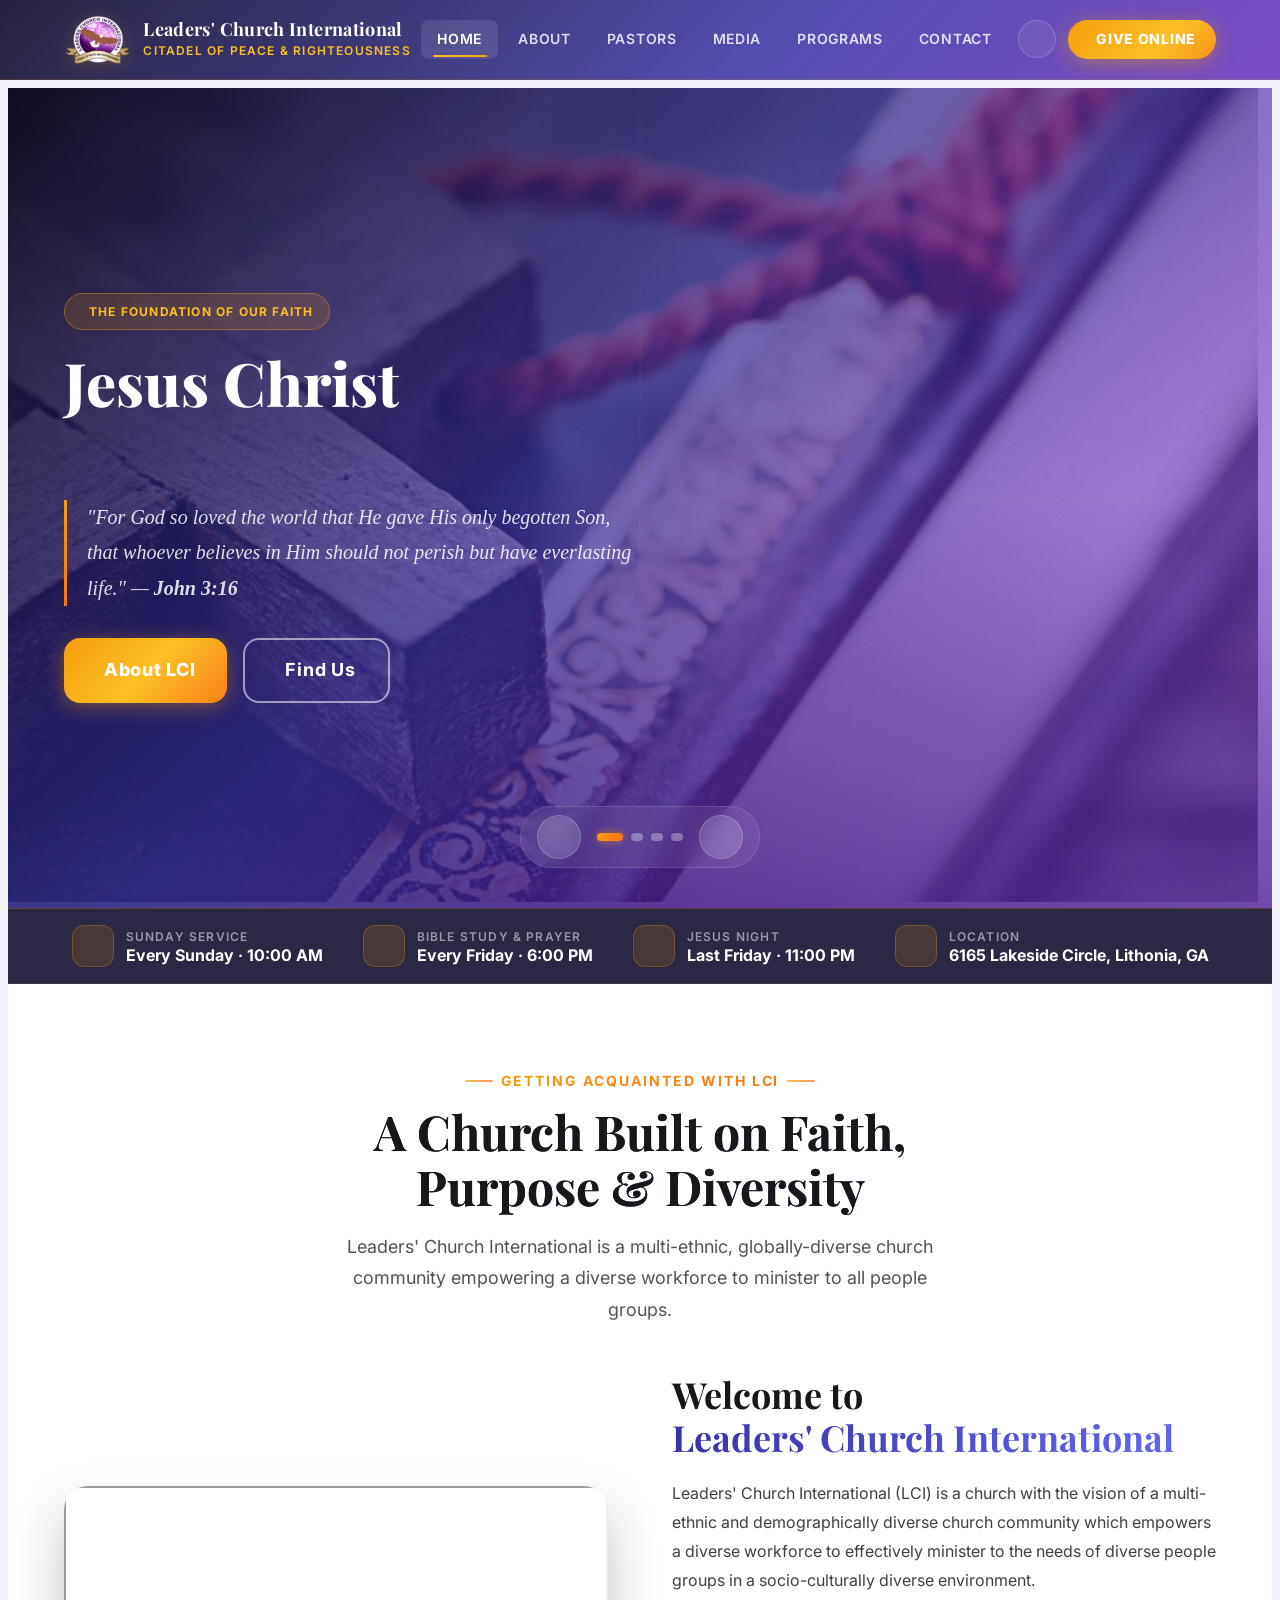
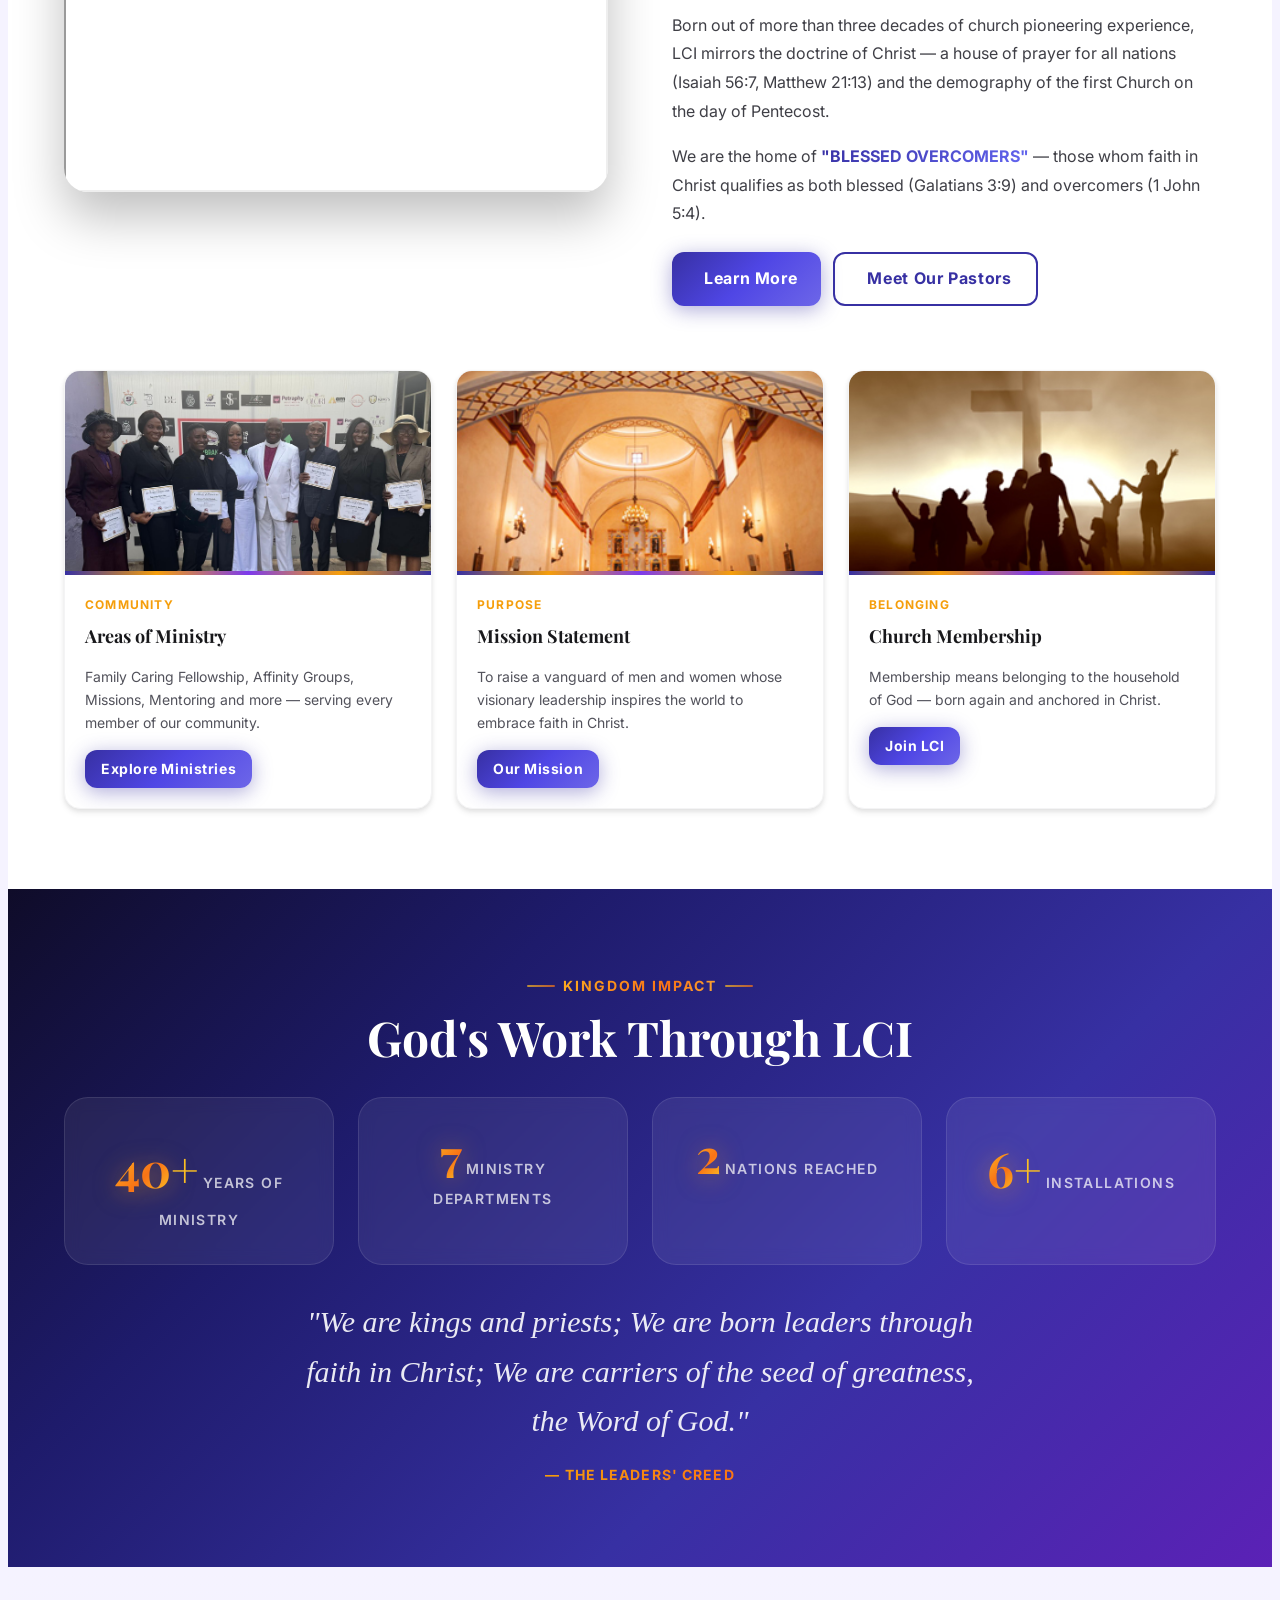
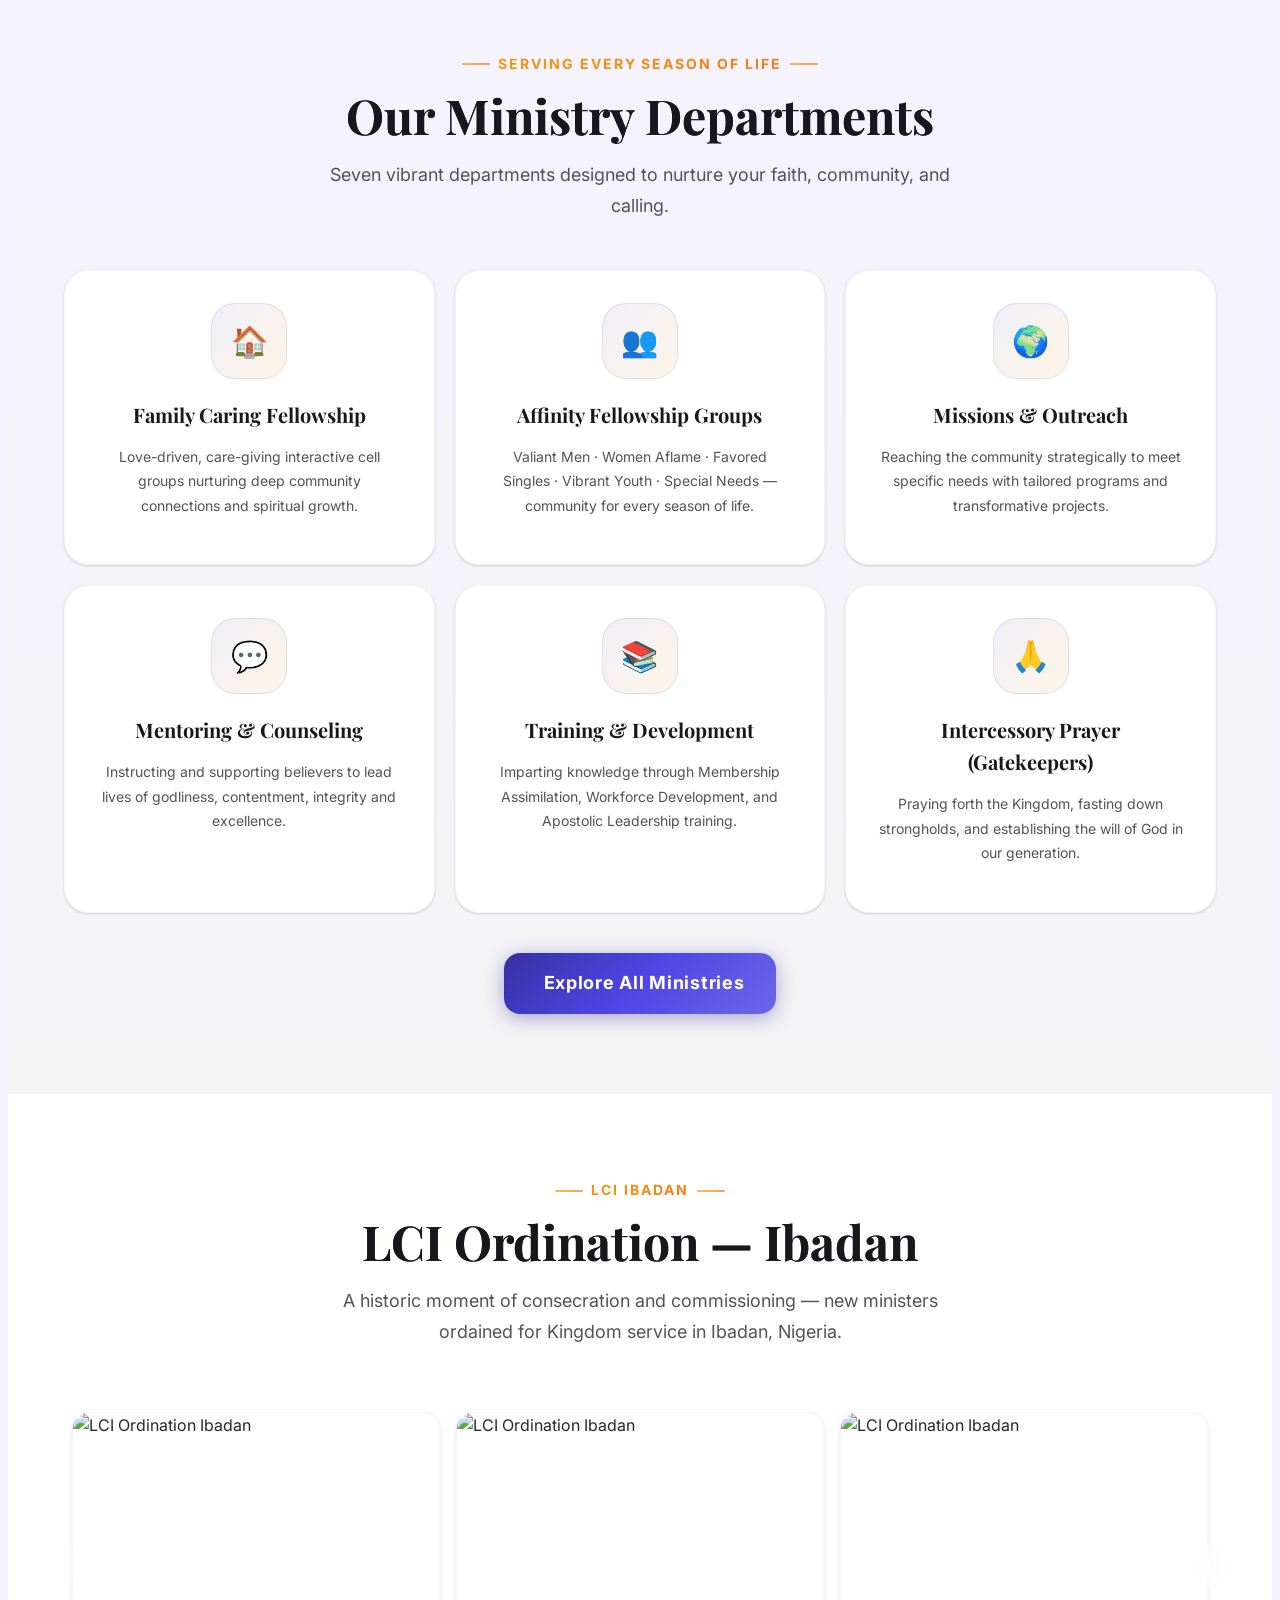
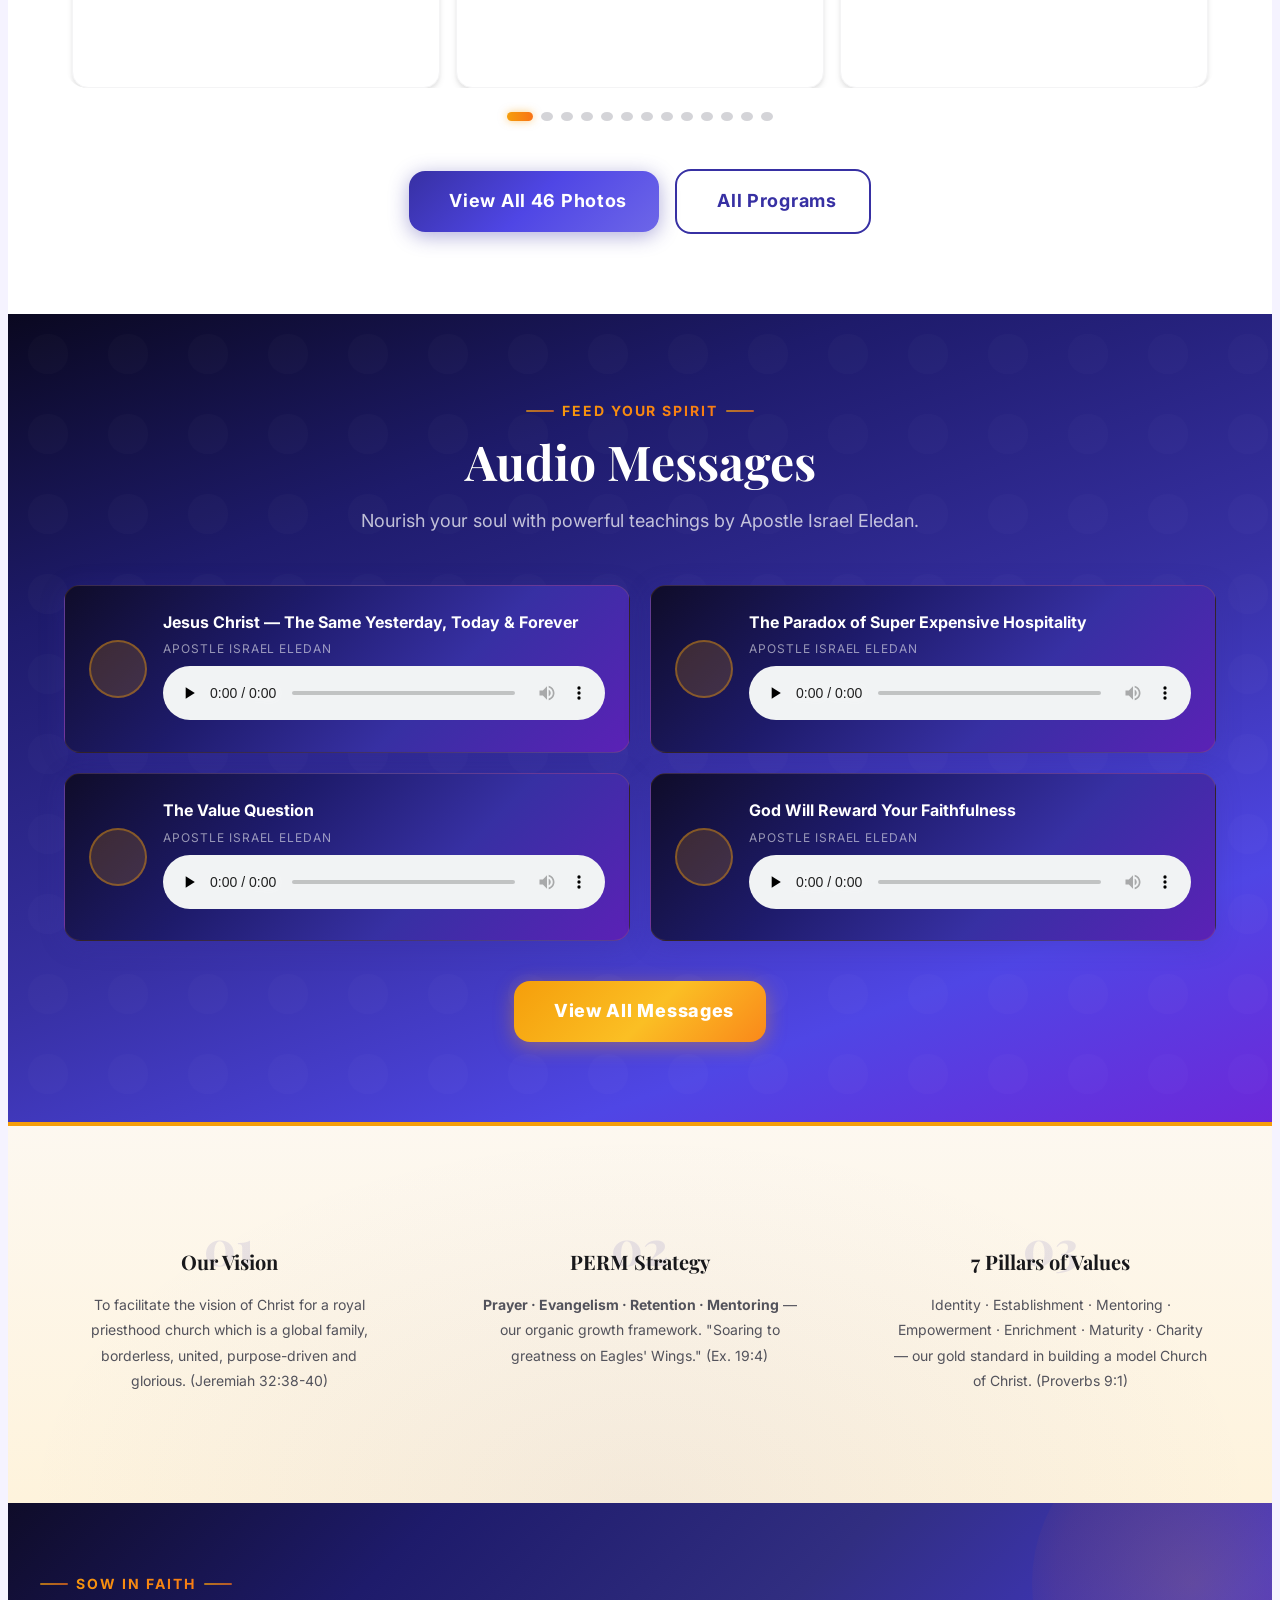
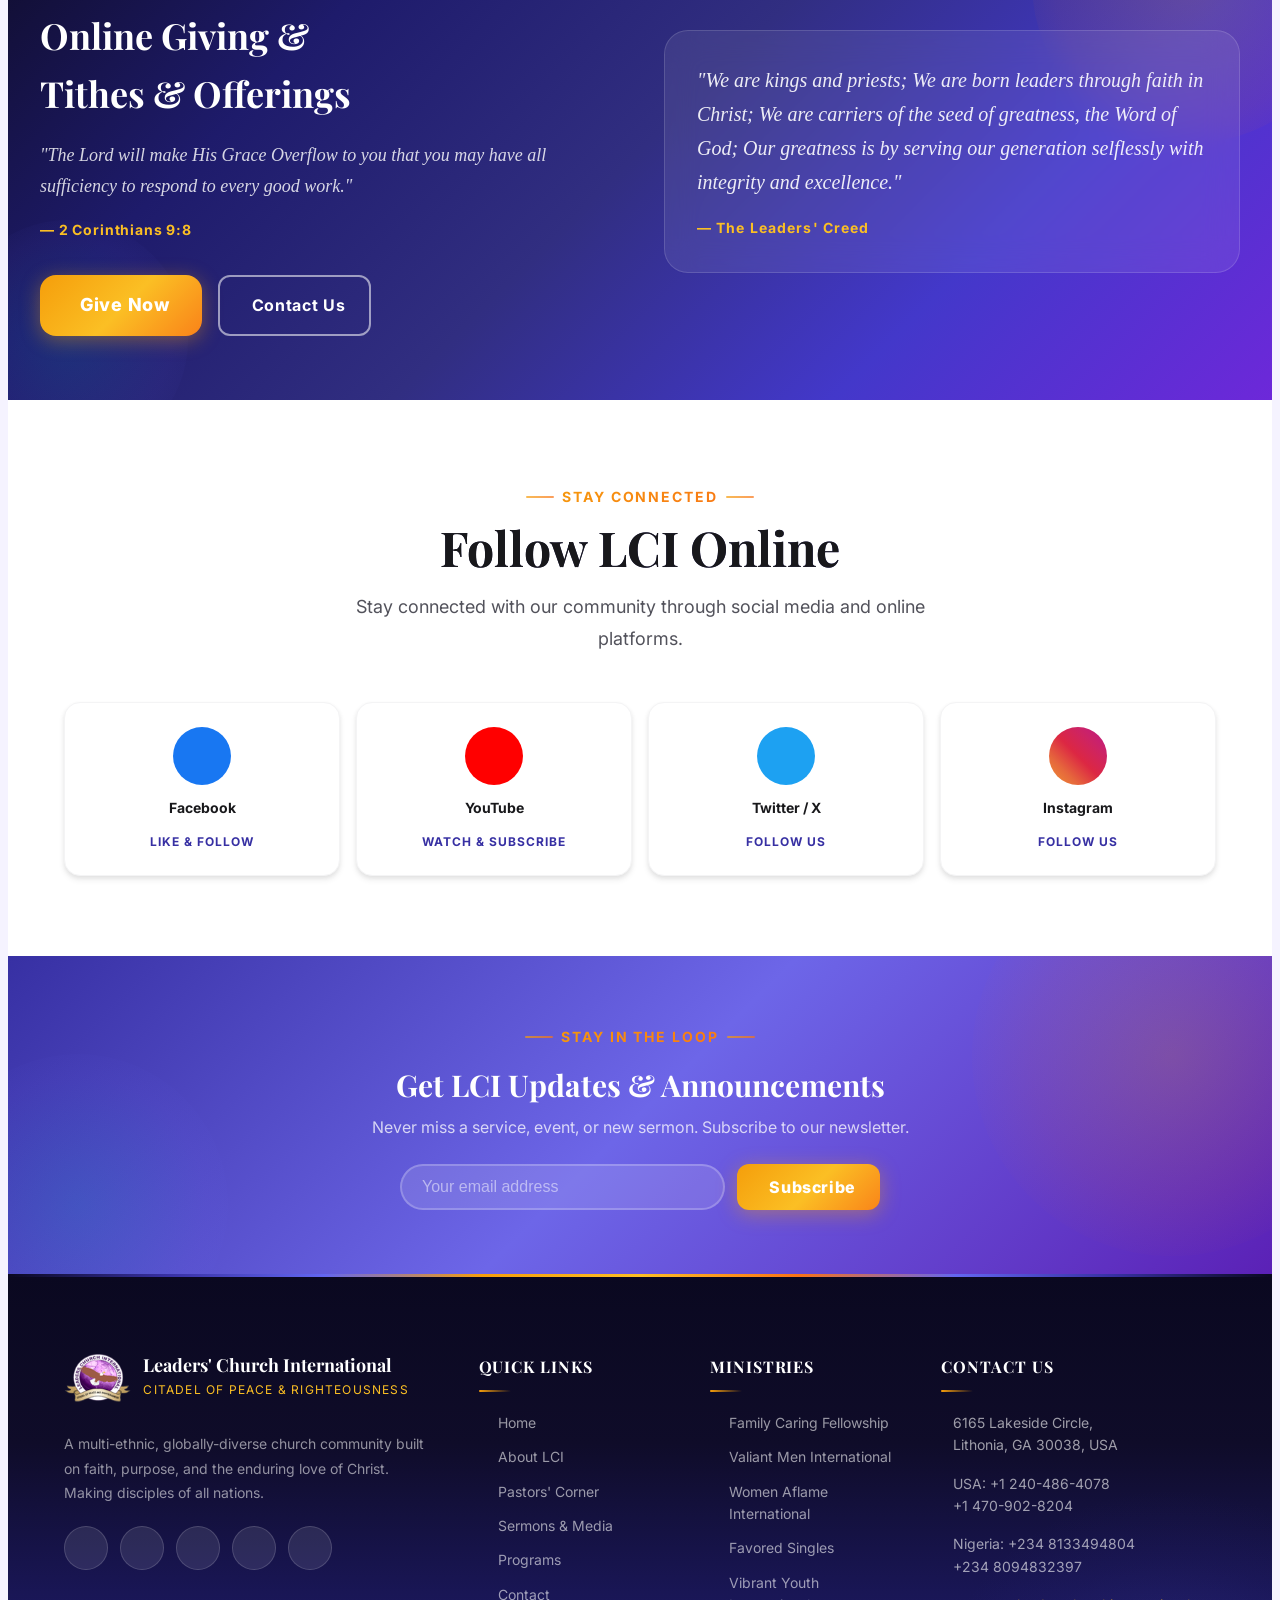
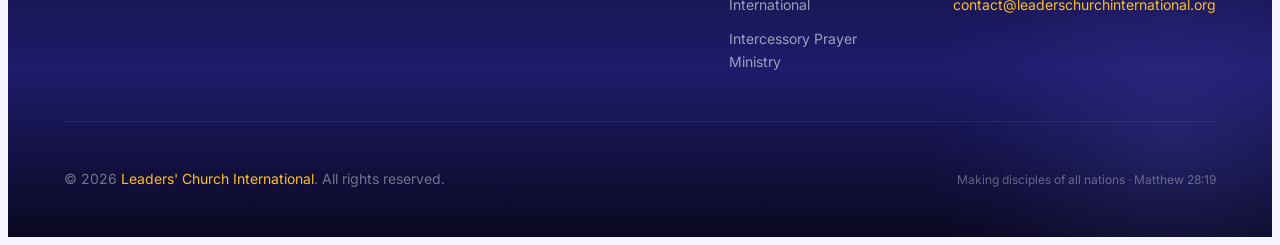
==== commit c4216511: "perf: optimize web fonts and responsive design across all pages - Replace blocking Google Fonts link" ====
--- a/index.html
+++ b/index.html
@@ -14,7 +14,9 @@
   <link rel="shortcut icon" href="assets/images/favicon.png">
   <link rel="preconnect" href="https://fonts.googleapis.com">
   <link rel="preconnect" href="https://fonts.gstatic.com" crossorigin>
-  <link href="https://fonts.googleapis.com/css2?family=Inter:wght@400;500;600;700;800&family=Playfair+Display:ital,wght@0,700;0,800;1,700&display=swap" rel="stylesheet">
+  <link rel="dns-prefetch" href="https://cdnjs.cloudflare.com">
+  <link rel="preload" as="style" href="https://fonts.googleapis.com/css2?family=Inter:wght@400;500;600;700;800&family=Playfair+Display:ital,wght@0,700;0,800;1,700&display=swap" onload="this.onload=null;this.rel='stylesheet'">
+  <noscript><link rel="stylesheet" href="https://fonts.googleapis.com/css2?family=Inter:wght@400;500;600;700;800&family=Playfair+Display:ital,wght@0,700;0,800;1,700&display=swap"></noscript>
   <link rel="stylesheet" href="https://cdnjs.cloudflare.com/ajax/libs/font-awesome/6.5.0/css/solid.min.css" crossorigin="anonymous">
   <link rel="stylesheet" href="https://cdnjs.cloudflare.com/ajax/libs/font-awesome/6.5.0/css/brands.min.css" crossorigin="anonymous">
   <link rel="stylesheet" href="assets/css/modern.css">
@@ -801,11 +803,11 @@
     var current = 0, target = 0, finished = false;
     function animFill() {
       if (finished) return;
-      if (current < target) { current = Math.min(current + 0.9, target); var v = Math.round(current); fill.style.width = v+'%'; pct.textContent = v+'%'; if (prog) prog.setAttribute('aria-valuenow', v); }
+      if (current < target) { current = Math.min(current + 1.8, target); var v = Math.round(current); fill.style.width = v+'%'; pct.textContent = v+'%'; if (prog) prog.setAttribute('aria-valuenow', v); }
       requestAnimationFrame(animFill);
     }
     requestAnimationFrame(animFill);
-    [{to:15,d:0},{to:35,d:100},{to:55,d:250},{to:72,d:450},{to:88,d:650},{to:95,d:800}].forEach(function(s){ setTimeout(function(){ target=s.to; }, s.d); });
+    [{to:25,d:0},{to:50,d:80},{to:70,d:180},{to:85,d:280},{to:95,d:360}].forEach(function(s){ setTimeout(function(){ target=s.to; }, s.d); });
     function finish() {
       if (finished) return; finished = true; target = current = 100;
       fill.style.width = '100%'; pct.textContent = '100%';
@@ -813,12 +815,12 @@
         loader.classList.add('loader-hidden');
         document.body.style.overflow = '';
         loader.addEventListener('transitionend', function() { if (loader.parentNode) loader.parentNode.removeChild(loader); }, {once:true});
-      }, 280);
+      }, 180);
     }
-    var minT = Date.now() + 800;
+    var minT = Date.now() + 400;
     if (document.readyState === 'complete') setTimeout(finish, Math.max(0, minT - Date.now()));
     else window.addEventListener('load', function(){ setTimeout(finish, Math.max(0, minT - Date.now())); });
-    setTimeout(finish, 2500);
+    setTimeout(finish, 1200);
   }
 
   // ── Theme Toggle ─────────────────────────────────────────────
--- a/assets/css/modern.css
+++ b/assets/css/modern.css
@@ -1510,7 +1510,7 @@
   position: fixed; inset: 0; z-index: 99999;
   display: flex; align-items: center; justify-content: center;
   background: linear-gradient(135deg, #0a0820 0%, #0f0c29 20%, #1e1b6b 50%, #3730a3 75%, #5b21b6 100%);
-  transition: opacity 0.75s ease, visibility 0.75s ease;
+  transition: opacity 0.4s ease, visibility 0.4s ease;
   overflow: hidden;
 }
 #lci-loader.loader-hidden { opacity: 0; visibility: hidden; pointer-events: none; }
@@ -1873,41 +1873,173 @@
 }
 
 /* ── Responsive ──────────────────────────────────────────────── */
+/* ── Responsive ──────────────────────────────────────────────── */
+
+/* Tablet (≤1024px) */
 @media (max-width: 1024px) {
   .lci-footer-grid    { grid-template-columns: 1fr 1fr; gap: var(--space-8); }
   .lci-grid-4         { grid-template-columns: repeat(2,1fr); }
   .social-cta-grid    { grid-template-columns: repeat(2,1fr); }
   .video-grid         { grid-template-columns: repeat(2,1fr); }
-}
-
+  /* Pastor layout collapses earlier than 768 */
+  .pastor-profile,
+  .pastor-profile.reverse { grid-template-columns: 1fr; }
+  .pastor-profile.reverse .pastor-img-col { order: 1; }
+  .pastor-profile.reverse .pastor-text-col { order: 2; }
+  .pastor-img-col { position: static; }
+  /* About / giving grids */
+  .about-intro-wrap   { grid-template-columns: 1fr; gap: var(--space-8); }
+  .giving-inner       { grid-template-columns: 1fr; gap: var(--space-8); }
+}
+
+/* Mobile (≤768px) */
 @media (max-width: 768px) {
-  :root { --header-height: 64px; --space-20: 3.5rem; --space-32: 5rem; }
+  :root {
+    --header-height: 64px;
+    --space-20: 3rem;
+    --space-32: 4.5rem;
+    --space-16: 3rem;
+  }
+
+  /* ── Header & Nav ── */
   .lci-nav, .lci-btn-give { display: none; }
   .lci-menu-toggle  { display: flex; }
   .lci-mobile-nav   { display: block; }
-  .lci-logo-name    { font-size: var(--text-base); }
+  .lci-logo-name    { font-size: var(--text-sm); }
+  .lci-logo-tagline { display: none; }           /* prevent logo overflow */
+  .lci-header-inner { padding: 0 var(--space-4); }
+
+  /* ── Container ── */
+  .lci-container    { padding: 0 var(--space-4); }
+
+  /* ── Footer ── */
   .lci-footer-grid  { grid-template-columns: 1fr; gap: var(--space-8); }
-  .lci-grid-2, .lci-grid-3, .lci-grid-4 { grid-template-columns: 1fr; }
-  .lci-stats-grid   { grid-template-columns: repeat(2,1fr); }
-  .about-intro-wrap, .giving-inner, .two-col { grid-template-columns: 1fr; gap: var(--space-8); }
-  .vision-strip-grid, .three-col { grid-template-columns: 1fr; }
+  .lci-footer-bottom { flex-direction: column; text-align: center; }
+
+  /* ── Generic grids → single column ── */
+  .lci-grid-2,
+  .lci-grid-3,
+  .lci-grid-4       { grid-template-columns: 1fr; }
+  .two-col,
+  .three-col        { grid-template-columns: 1fr; gap: var(--space-6); }
+  .lci-stats-grid   { grid-template-columns: repeat(2,1fr); gap: var(--space-4); }
+
+  /* ── Audio / Video / Social ── */
   .audio-grid       { grid-template-columns: 1fr; }
   .social-cta-grid  { grid-template-columns: repeat(2,1fr); }
   .video-grid       { grid-template-columns: 1fr; }
-  .lci-hero-actions, .lci-slide-actions { flex-direction: column; }
+
+  /* ── About / Vision / Giving ── */
+  .vision-strip-grid { grid-template-columns: 1fr; }
+  .about-intro-wrap,
+  .giving-inner      { grid-template-columns: 1fr; gap: var(--space-6); }
+
+  /* ── Hero slider ── */
+  .lci-slider        { min-height: 480px; }
+  .lci-slide-title   { font-size: clamp(var(--text-2xl), 7vw, var(--text-4xl)); }
+  .lci-slide-verse   { font-size: var(--text-base); }
+  .lci-slide-actions { flex-direction: column; gap: var(--space-3); }
+  .lci-slide-actions .lci-btn { width: 100%; justify-content: center; }
+  .lci-slider-controls { bottom: var(--space-6); }
+
+  /* ── Page hero ── */
+  .lci-page-hero { padding: var(--space-16) var(--space-4) var(--space-10); min-height: 260px; }
+  .lci-page-hero-title { font-size: clamp(var(--text-2xl), 7vw, var(--text-4xl)); }
+  .lci-page-hero-subtitle { font-size: var(--text-base); }
+  .hero-stats-row   { gap: var(--space-2); }
+  .hero-stat-pill   { font-size: var(--text-xs); padding: var(--space-1) var(--space-3); }
+
+  /* ── Section headers ── */
+  .lci-section-title { font-size: clamp(var(--text-2xl), 6vw, var(--text-3xl)); }
+  .lci-section-subtitle { font-size: var(--text-base); }
+
+  /* ── Buttons ── */
+  .lci-btn-lg       { padding: var(--space-3) var(--space-6); font-size: var(--text-base); }
+
+  /* ── Forms ── */
   .lci-newsletter-form { flex-direction: column; }
-  .lci-footer-bottom { flex-direction: column; text-align: center; }
-  .service-strip-inner { gap: var(--space-5); }
-  .media-tabs { overflow-x: auto; flex-wrap: nowrap; }
-  .pastor-profile, .pastor-profile.reverse { grid-template-columns: 1fr; }
-  .pastor-profile.reverse .pastor-img-col { order: 1; }
-  .pastor-profile.reverse .pastor-text-col { order: 2; }
-  .pastor-img-col { position: static; }
+
+  /* ── Service strip ── */
+  .service-strip-inner { gap: var(--space-4); justify-content: flex-start; overflow-x: auto; flex-wrap: nowrap; }
+
+  /* ── Media tabs ── */
+  .media-tabs { overflow-x: auto; flex-wrap: nowrap; padding: var(--space-3) var(--space-4); }
+  .media-tab-btn { font-size: var(--text-xs); padding: var(--space-2) var(--space-3); }
+
+  /* ── Pastor pages ── */
   .pastor-photo-wrap img { aspect-ratio: 4/3; }
-}
-
+  .pastor-name-large { font-size: var(--text-2xl); }
+  .pastor-bio-intro  { font-size: var(--text-base); }
+
+  /* ── Programs grid ── */
+  .programs-grid    { grid-template-columns: 1fr; }
+
+  /* ── Contact page ── */
+  .contact-info-grid  { grid-template-columns: 1fr; }
+  .contact-main-grid  { grid-template-columns: 1fr; }
+  .form-row           { grid-template-columns: 1fr; }
+  .social-connect-grid { grid-template-columns: 1fr; }
+  .branches-grid      { grid-template-columns: 1fr; }
+
+  /* ── Impact strip ── */
+  .impact-strip       { grid-template-columns: 1fr 1fr; }
+  .impact-number      { font-size: var(--text-3xl); }
+
+  /* ── Back to top ── */
+  .lci-back-top { bottom: var(--space-5); right: var(--space-5); width: 44px; height: 44px; }
+
+  /* ── Giving section on contact ── */
+  .giving-section > .lci-container > div,
+  .giving-quote     { padding: var(--space-6); }
+
+  /* ── Vision strip ── */
+  .vision-item      { padding: var(--space-6); }
+
+  /* ── Cards ── */
+  .lci-ministry-card { padding: var(--space-6); }
+  .lci-stat-item    { padding: var(--space-5); }
+}
+
+/* Extra-small (≤480px) */
 @media (max-width: 480px) {
-  .lci-stats-grid { grid-template-columns: 1fr 1fr; }
+  :root {
+    --space-20: 2.5rem;
+    --space-16: 2rem;
+  }
+
+  .lci-stats-grid   { grid-template-columns: 1fr 1fr; }
+  .social-cta-grid  { grid-template-columns: 1fr 1fr; }
+
+  /* Slider controls smaller */
+  .lci-slider-prev, .lci-slider-next { width: 36px; height: 36px; font-size: var(--text-sm); }
+  .lci-slider-dot   { width: 6px; height: 6px; }
+  .lci-slider-dot.active { width: 18px; }
+
+  /* Logo on very small screens */
+  .lci-logo-img     { height: 36px; }
+
+  /* Section padding reduction */
+  .lci-section      { padding: var(--space-12) 0; }
+  .lci-section-sm   { padding: var(--space-8) 0; }
+
+  /* Footer grid stacked */
+  .lci-footer-grid  { grid-template-columns: 1fr; }
+
+  /* Impact strip single column on tiny screens */
+  .impact-strip     { grid-template-columns: 1fr; }
+
+  /* Hide hero watermark cross on tiny screens */
+  .hero-cross-watermark { display: none; }
+
+  /* Programs card full-width buttons */
+  .prog-card-body .lci-btn { width: 100%; justify-content: center; }
+
+  /* Branch cards */
+  .branch-card      { padding: var(--space-5); }
+
+  /* Carousel nav inside container on tiny screens */
+  .lci-carousel-nav-prev { left: var(--space-1); }
+  .lci-carousel-nav-next { right: var(--space-1); }
 }
 
 /* ── Accessibility ───────────────────────────────────────────── */
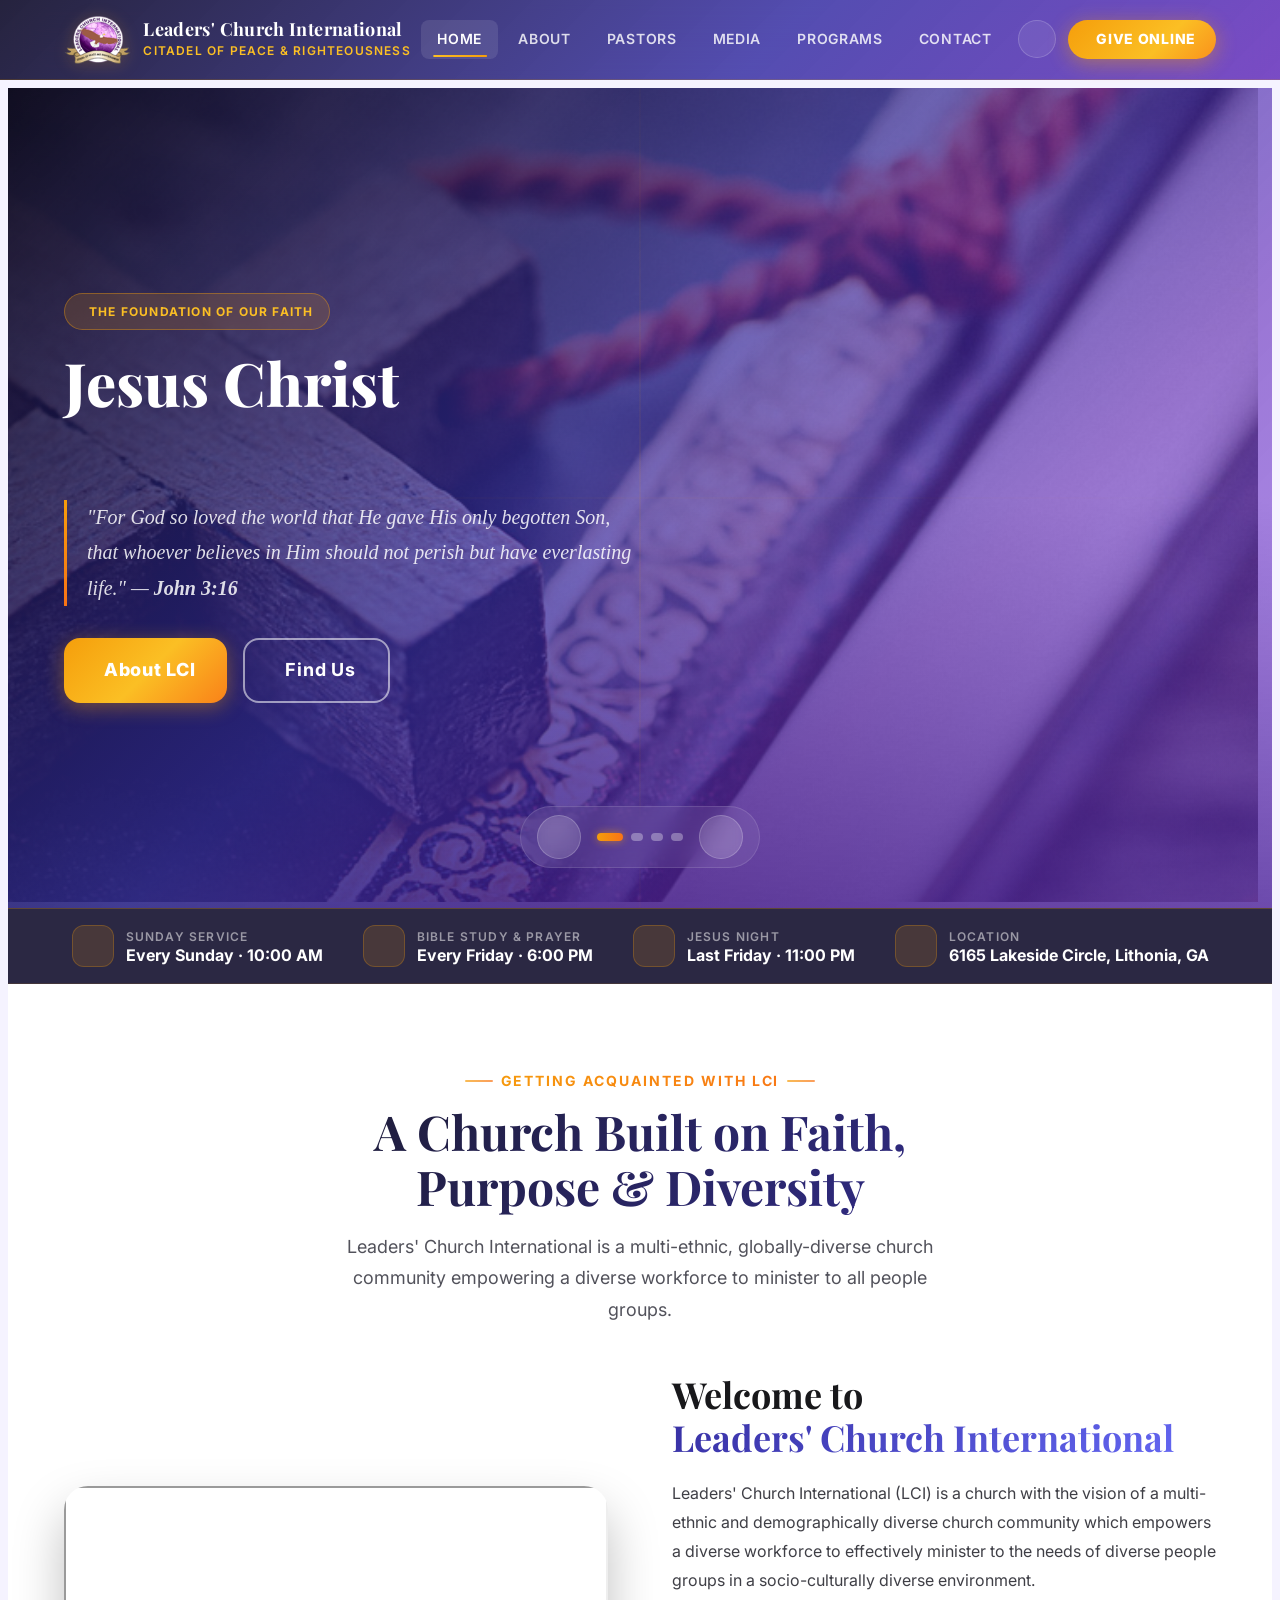
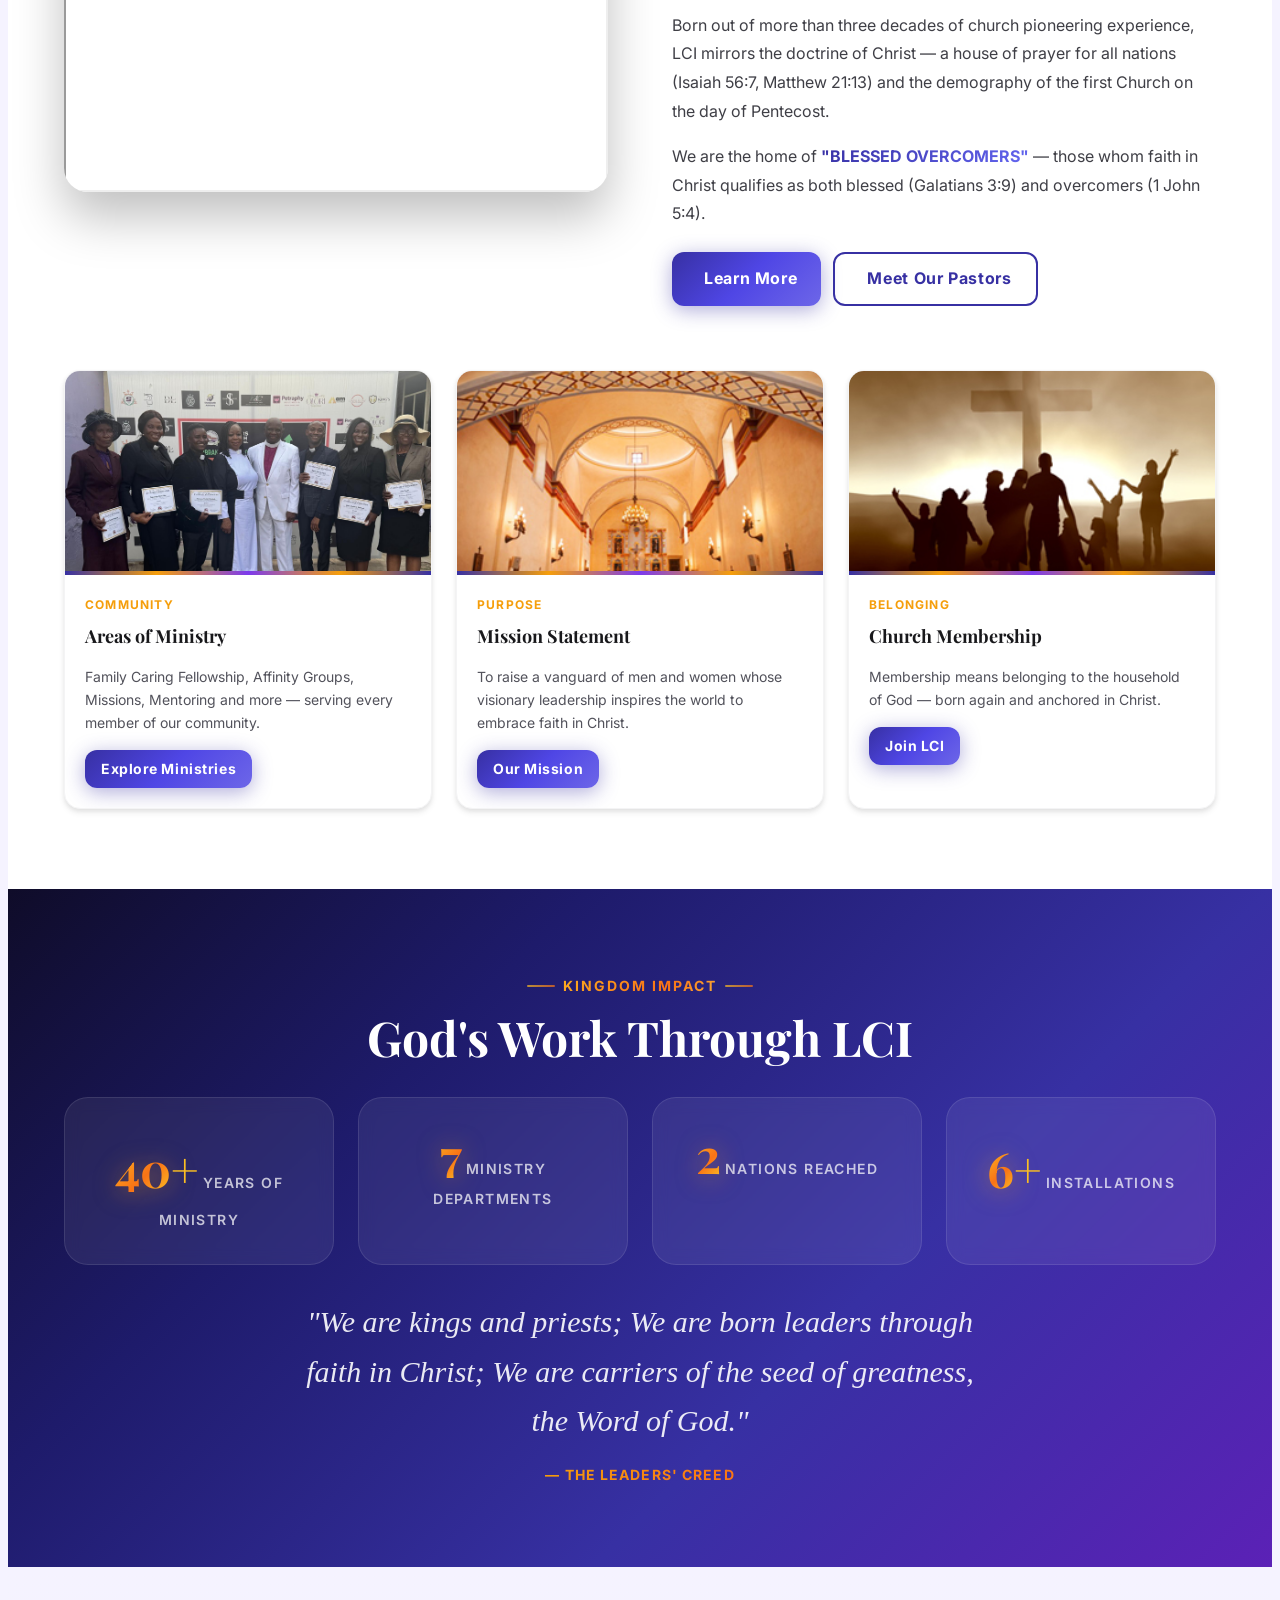
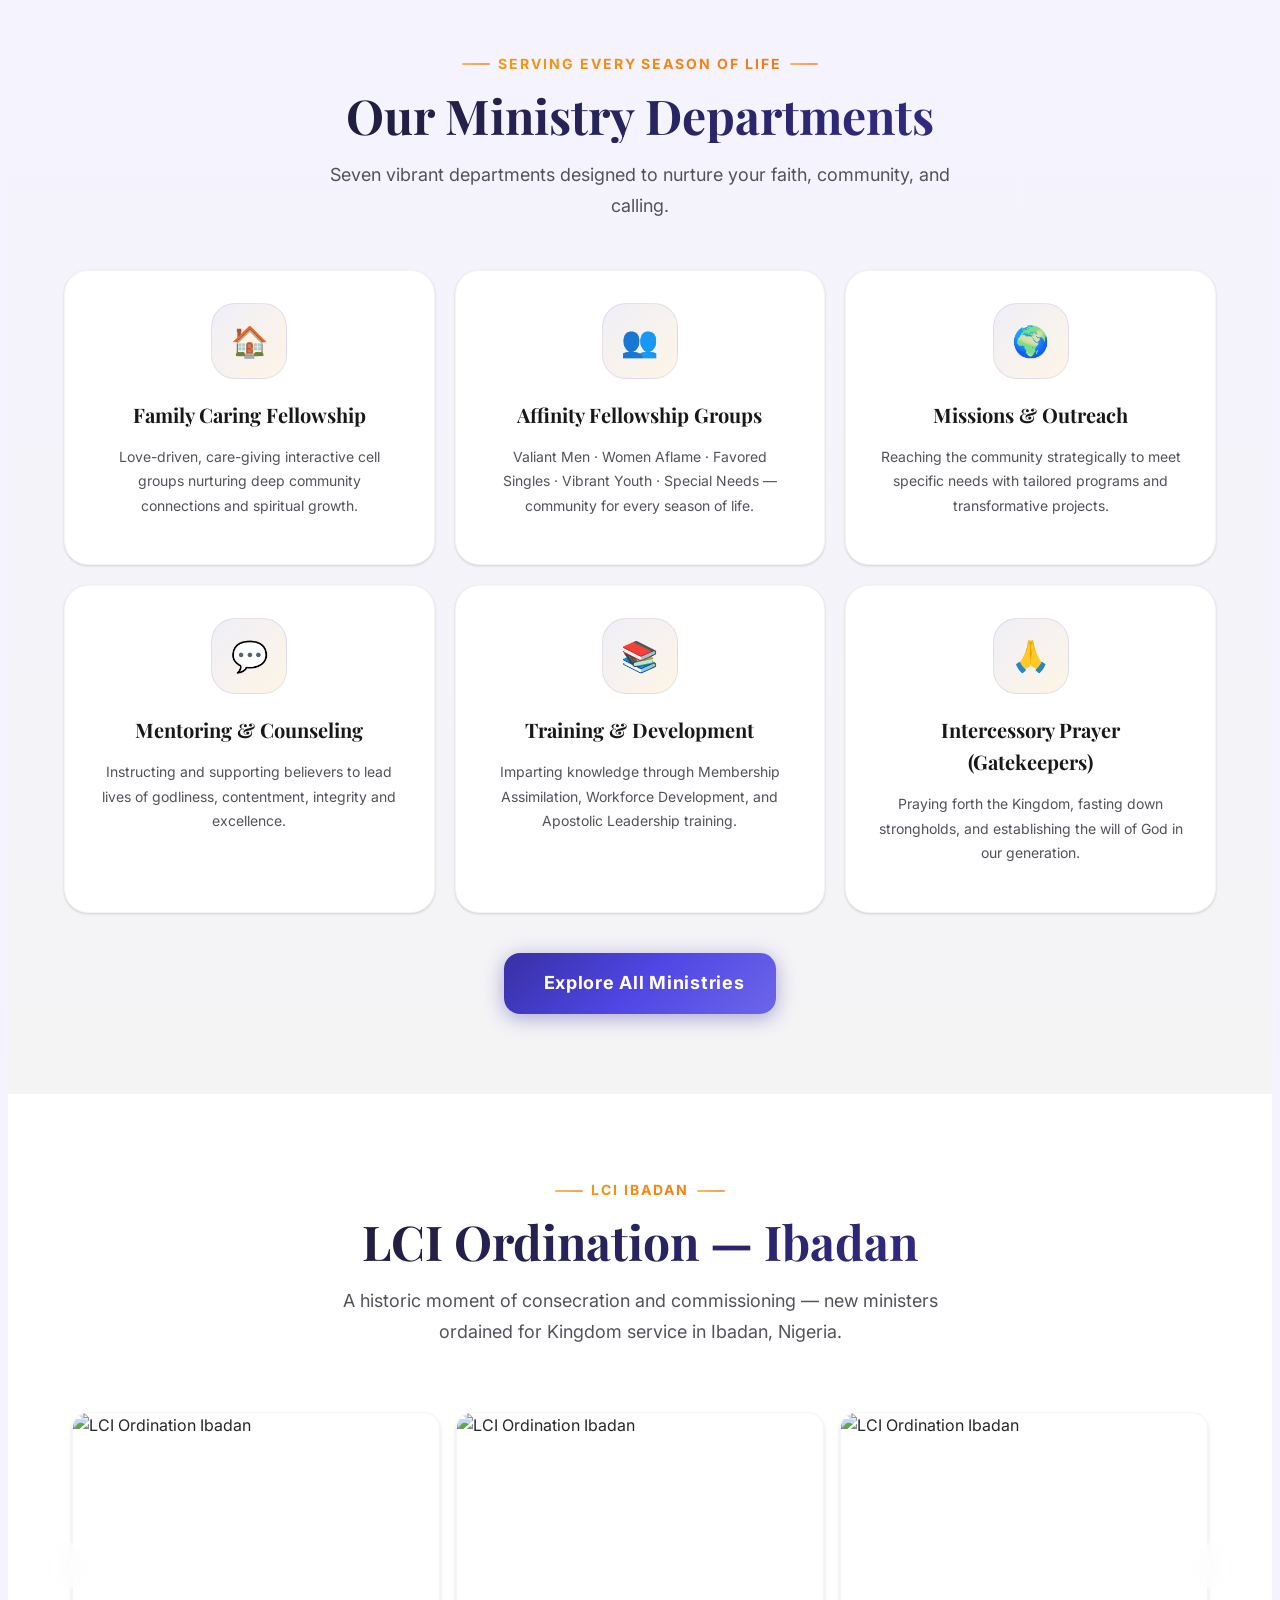
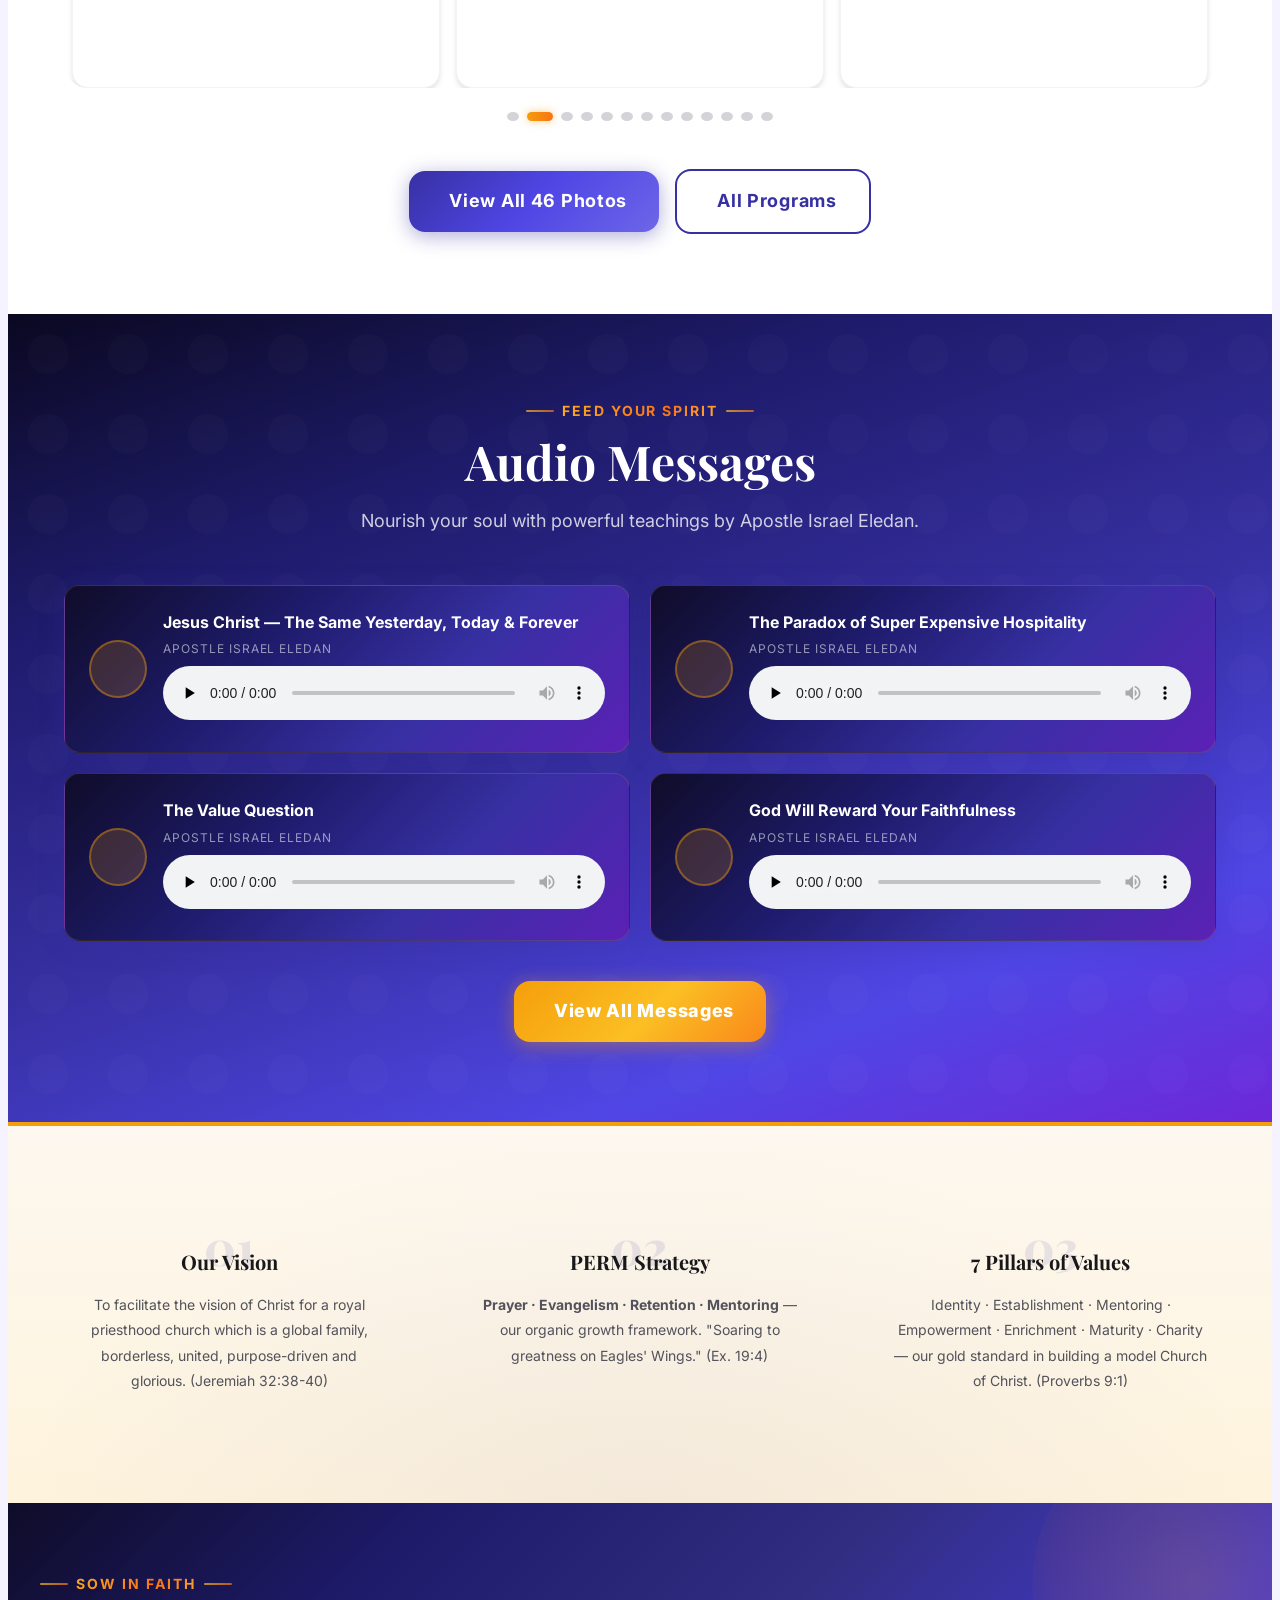
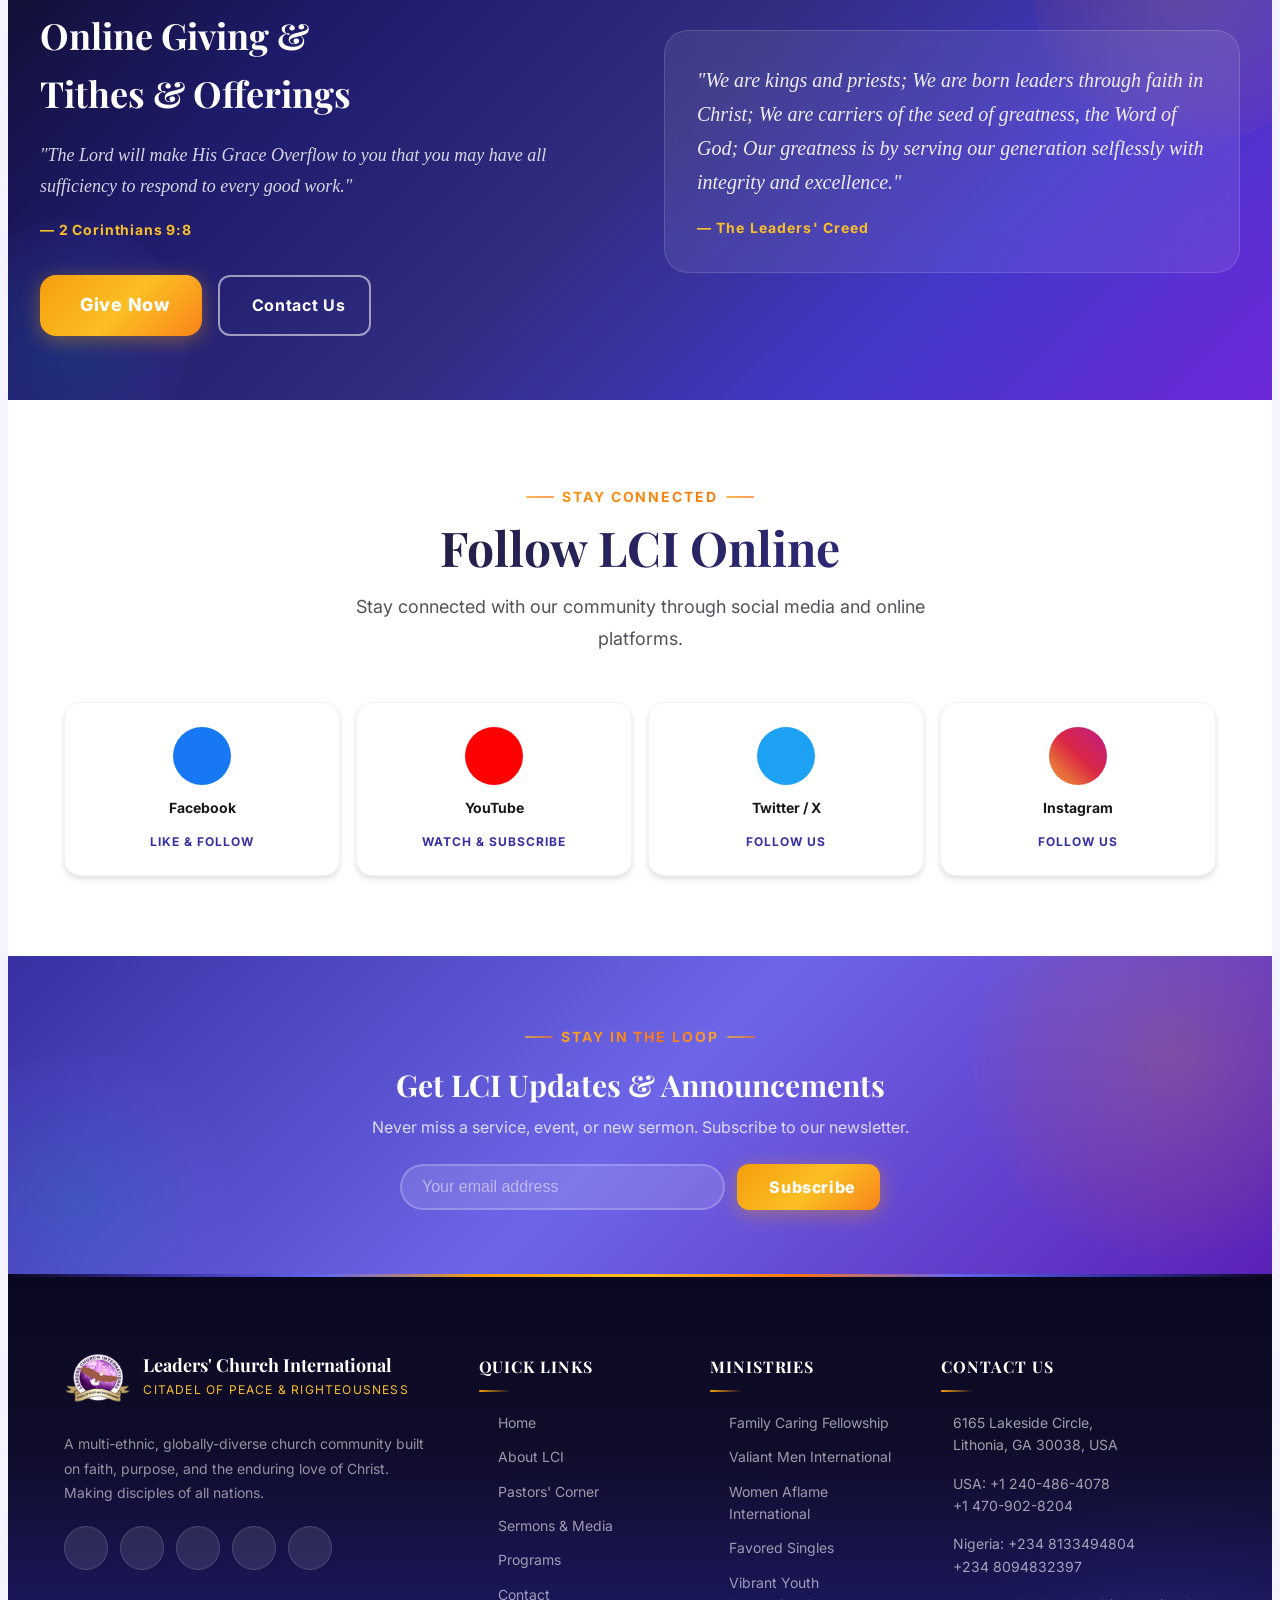
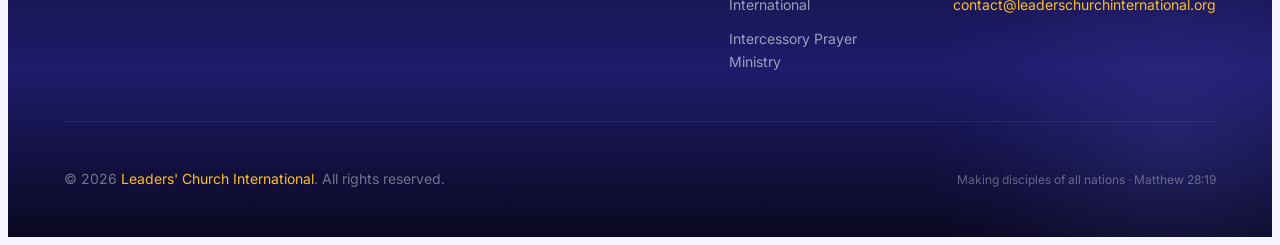
==== commit fab5fb19: "style: enhance dark mode styling for text and component backgrounds - Add dark mode color overrides " ====
--- a/index.html
+++ b/index.html
@@ -307,7 +307,7 @@
     <div class="lci-container">
       <div class="lci-section-header" style="margin-bottom: var(--space-8);">
         <span class="lci-section-eyebrow">Kingdom Impact</span>
-        <h2 class="lci-section-title" style="color: var(--color-white);">God's Work Through LCI</h2>
+        <h2 class="lci-section-title lci-stat-heading">God's Work Through LCI</h2>
       </div>
       <div class="lci-stats-grid lci-reveal">
         <div class="lci-stat-item stagger-child">
@@ -571,8 +571,8 @@
     <div class="lci-container">
       <div class="lci-section-header lci-reveal">
         <span class="lci-section-eyebrow">Feed Your Spirit</span>
-        <h2 class="lci-section-title" id="audio-heading" style="color: var(--color-white);">Audio Messages</h2>
-        <p class="lci-section-subtitle" style="color: rgba(255,255,255,0.72);">Nourish your soul with powerful teachings by Apostle Israel Eledan.</p>
+        <h2 class="lci-section-title lci-heading-white" id="audio-heading">Audio Messages</h2>
+        <p class="lci-section-subtitle lci-subtitle-white">Nourish your soul with powerful teachings by Apostle Israel Eledan.</p>
       </div>
       <div class="audio-grid">
         <div class="lci-audio-card lci-reveal lci-reveal-delay-1">
@@ -702,8 +702,8 @@
   <section class="lci-cta-strip" aria-labelledby="newsletter-heading">
     <div class="lci-container" style="position: relative; z-index: 1;">
       <span class="lci-section-eyebrow">Stay in the Loop</span>
-      <h2 class="lci-section-title" id="newsletter-heading" style="color: var(--color-white); font-size: var(--text-3xl); margin: var(--space-2) 0 0;">Get LCI Updates &amp; Announcements</h2>
-      <p style="color: rgba(255,255,255,0.75); margin-top: var(--space-3);">Never miss a service, event, or new sermon. Subscribe to our newsletter.</p>
+      <h2 class="lci-section-title lci-heading-white" id="newsletter-heading" style="font-size: var(--text-3xl); margin: var(--space-2) 0 0;">Get LCI Updates &amp; Announcements</h2>
+      <p class="lci-subtitle-white" style="margin-top: var(--space-3);">Never miss a service, event, or new sermon. Subscribe to our newsletter.</p>
       <form class="lci-newsletter-form" action="#" method="post" aria-label="Newsletter subscription">
         <input type="email" class="lci-newsletter-input" name="email" placeholder="Your email address" required autocomplete="email" aria-label="Email address">
         <button type="submit" class="lci-btn lci-btn-gold"><i class="fas fa-paper-plane"></i> Subscribe</button>
--- a/assets/css/modern.css
+++ b/assets/css/modern.css
@@ -446,6 +446,9 @@
 }
 .lci-section-white { background: var(--color-white); }
 .lci-section-gray  { background: linear-gradient(180deg, #f5f3ff 0%, #f4f4f5 100%); }
+
+[data-theme="dark"] .lci-section-white { background: var(--color-gray-100); }
+[data-theme="dark"] .lci-section-gray  { background: var(--color-gray-200); }
 .lci-section-warm  { background: var(--color-warm-50); }
 
 /* ── Section Headers ─────────────────────────────────────────── */
@@ -490,6 +493,7 @@
   max-width: 620px; margin: 0 auto; line-height: 1.75;
 }
 .lci-section-dark .lci-section-subtitle { color: rgba(255,255,255,0.72); }
+[data-theme="dark"] .lci-section-subtitle { color: var(--color-gray-500); }
 
 /* ── Page Hero / Banner ──────────────────────────────────────── */
 /* ═══════════════════════════════════════════════════════════
@@ -702,6 +706,7 @@
 }
 [data-theme="dark"] .lci-card-title { color: var(--color-gray-100); }
 .lci-card-text { font-size: var(--text-base); color: var(--color-gray-600); flex: 1; line-height: 1.7; }
+[data-theme="dark"] .lci-card-text { color: var(--color-gray-500); }
 
 /* ── Ministry Cards ──────────────────────────────────────────── */
 .lci-ministry-card {
@@ -754,6 +759,7 @@
 .lci-ministry-card:hover .lci-ministry-title { color: var(--color-primary); }
 [data-theme="dark"] .lci-ministry-title { color: var(--color-gray-100); }
 .lci-ministry-desc { font-size: var(--text-sm); color: var(--color-gray-600); line-height: 1.75; }
+[data-theme="dark"] .lci-ministry-desc { color: var(--color-gray-500); }
 
 /* ── Stats Section ───────────────────────────────────────────── */
 .lci-stats-grid {
@@ -869,6 +875,7 @@
 }
 .lci-pastor-body { padding: var(--space-6); flex: 1; }
 .lci-pastor-bio { font-size: var(--text-base); color: var(--color-gray-600); line-height: 1.75; }
+[data-theme="dark"] .lci-pastor-bio { color: var(--color-gray-500); }
 
 /* ── Video Cards ─────────────────────────────────────────────── */
 .lci-video-card {
@@ -970,6 +977,11 @@
   font-family: var(--font-serif); font-size: var(--text-xl); font-style: italic;
   color: var(--color-gray-800); line-height: 1.7; margin: 0 0 var(--space-3); border: none;
 }
+[data-theme="dark"] .lci-quote-block blockquote { color: var(--color-gray-300); }
+[data-theme="dark"] .lci-quote-block {
+  background: linear-gradient(135deg, rgba(129,140,248,0.08), rgba(251,191,36,0.06));
+  border-image: linear-gradient(180deg, #818cf8, #a5b4fc, #fbbf24) 1;
+}
 .lci-quote-block cite {
   font-size: var(--text-sm); font-weight: 700;
   background: linear-gradient(135deg, #3730a3, #6366f1);
@@ -987,6 +999,7 @@
   line-height: 1.65; max-width: 700px; margin: 0 auto var(--space-4);
 }
 .lci-section-dark .lci-verse-text { color: rgba(255,255,255,0.9); }
+[data-theme="dark"] .lci-verse-text { color: var(--color-gray-700); }
 .lci-verse-ref {
   display: inline-block;
   font-size: var(--text-sm); font-weight: 700;
@@ -1260,6 +1273,29 @@
 }
 .lci-gold-text  { color: var(--color-accent); }
 
+/*
+ * Use these classes instead of style="color: var(--color-white)" on headings
+ * inside dark sections — var(--color-white) remaps to near-black in dark mode.
+ */
+.lci-heading-white {
+  color: #ffffff !important;
+  -webkit-text-fill-color: #ffffff !important;
+  background: none !important;
+  -webkit-background-clip: unset !important;
+  background-clip: unset !important;
+}
+.lci-subtitle-white {
+  color: rgba(255,255,255,0.78) !important;
+}
+/* Stats section heading inside lci-section-dark */
+.lci-stat-heading {
+  color: #ffffff !important;
+  -webkit-text-fill-color: #ffffff !important;
+  background: none !important;
+  -webkit-background-clip: unset !important;
+  background-clip: unset !important;
+}
+
 /* Skip link */
 .lci-skip-link {
   position: absolute; top: -40px; left: var(--space-4);
@@ -1490,7 +1526,7 @@
   display: flex; align-items: center; justify-content: center;
   gap: var(--space-10); flex-wrap: wrap;
 }
-.service-strip-item { display: flex; align-items: center; gap: var(--space-3); color: var(--color-white); }
+.service-strip-item { display: flex; align-items: center; gap: var(--space-3); color: #ffffff; }
 .service-strip-icon {
   width: 42px; height: 42px;
   background: rgba(245,158,11,0.14); border: 1px solid rgba(245,158,11,0.25);
@@ -1502,7 +1538,7 @@
   background: rgba(245,158,11,0.28); transform: scale(1.12) rotate(-5deg);
 }
 .service-strip-label { font-size: var(--text-xs); text-transform: uppercase; letter-spacing: 0.1em; color: rgba(255,255,255,0.52); font-weight: 600; display: block; }
-.service-strip-value { font-size: var(--text-base); font-weight: 700; color: var(--color-white); display: block; line-height: 1.2; transition: color 0.2s ease; }
+.service-strip-value { font-size: var(--text-base); font-weight: 700; color: #ffffff; display: block; line-height: 1.2; transition: color 0.2s ease; }
 .service-strip-item:hover .service-strip-value { color: var(--color-accent-light); }
 
 /* ── Loading Screen ──────────────────────────────────────────── */
@@ -1628,6 +1664,7 @@
 .mini-card-title { font-family: var(--font-display); font-size: var(--text-lg); font-weight: 700; color: var(--color-gray-900); margin: 0 0 var(--space-2); }
 [data-theme="dark"] .mini-card-title { color: var(--color-gray-100); }
 .mini-card-desc { font-size: var(--text-sm); color: var(--color-gray-600); line-height: 1.65; margin-bottom: var(--space-4); }
+[data-theme="dark"] .mini-card-desc { color: var(--color-gray-500); }
 [data-theme="dark"] .mini-card { background: var(--color-gray-200); border-color: var(--color-gray-300); }
 
 /* Audio section bg */
@@ -1646,6 +1683,9 @@
   background: linear-gradient(180deg, #fdf8f0 0%, #fef3dc 100%); border-top: 4px solid var(--color-accent);
   padding: var(--space-16) var(--space-6);
   position: relative; overflow: hidden;
+}
+[data-theme="dark"] .vision-strip {
+  background: linear-gradient(180deg, var(--color-gray-200) 0%, var(--color-gray-100) 100%);
 }
 .vision-strip::before {
   content: ''; position: absolute; left: 0; top: 0; right: 0; bottom: 0;
@@ -1662,6 +1702,7 @@
 .vision-title { font-family: var(--font-display); font-size: var(--text-xl); font-weight: 700; color: var(--color-gray-900); margin: 0 0 var(--space-3); position: relative; }
 [data-theme="dark"] .vision-title { color: var(--color-gray-100); }
 .vision-desc { font-size: var(--text-sm); color: var(--color-gray-600); line-height: 1.8; }
+[data-theme="dark"] .vision-desc { color: var(--color-gray-500); }
 
 /* Giving section */
 .giving-section {
@@ -1671,7 +1712,7 @@
 .giving-section::before { content: ''; position: absolute; right:-80px; top:-80px; width:320px; height:320px; border-radius:50%; background: radial-gradient(circle, rgba(245,158,11,0.18) 0%, rgba(249,115,22,0.08) 60%, transparent 80%); animation: orbDrift 10s ease-in-out infinite; }
 .giving-section::after  { content: ''; position: absolute; left:-60px; bottom:-60px; width:240px; height:240px; border-radius:50%; background: radial-gradient(circle, rgba(6,182,212,0.12) 0%, rgba(99,102,241,0.06) 60%, transparent 80%); animation: orbDrift 8s ease-in-out infinite reverse; }
 .giving-inner { max-width: var(--container-max); margin: 0 auto; display: grid; grid-template-columns:1fr 1fr; gap: var(--space-12); align-items:center; position: relative; z-index:1; }
-.giving-text h2 { font-family: var(--font-display); font-size: clamp(var(--text-2xl),3vw,var(--text-4xl)); color: var(--color-white); margin: 0 0 var(--space-4); }
+.giving-text h2 { font-family: var(--font-display); font-size: clamp(var(--text-2xl),3vw,var(--text-4xl)); color: #ffffff; margin: 0 0 var(--space-4); }
 .giving-text p { font-size: var(--text-lg); color: rgba(255,255,255,0.82); font-style:italic; font-family: var(--font-serif); line-height:1.7; margin-bottom: var(--space-4); }
 .giving-verse-ref { font-size: var(--text-sm); color: var(--color-accent-light); font-weight:700; letter-spacing:0.06em; }
 .giving-quote {
@@ -1713,6 +1754,11 @@
   background: linear-gradient(135deg, rgba(55,48,163,0.06), rgba(245,158,11,0.06));
   border: 1px solid rgba(55,48,163,0.12); border-left: 4px solid var(--color-primary);
   border-radius: var(--radius-xl); padding: var(--space-8);
+}
+[data-theme="dark"] .creed-box {
+  background: linear-gradient(135deg, rgba(129,140,248,0.08), rgba(251,191,36,0.06));
+  border-color: rgba(129,140,248,0.2);
+  border-left-color: var(--color-primary);
 }
 .creed-box blockquote { font-family: var(--font-serif); font-size: var(--text-lg); font-style:italic; color: var(--color-gray-800); line-height:1.8; margin:0 0 var(--space-4); border:none; padding:0; }
 [data-theme="dark"] .creed-box blockquote { color: var(--color-gray-300); }
@@ -1775,7 +1821,7 @@
   text-align: center; position: relative; overflow: hidden;
 }
 .prayer-cta::before { content: '✝'; position: absolute; font-size: 14rem; font-weight: 100; color: rgba(255,255,255,0.025); top: -40px; left: 50%; transform: translateX(-50%); font-family: var(--font-serif); pointer-events: none; }
-.prayer-cta h2 { font-family: var(--font-display); font-size: clamp(var(--text-2xl),3vw,var(--text-4xl)); color: var(--color-white); margin: 0 0 var(--space-4); }
+.prayer-cta h2 { font-family: var(--font-display); font-size: clamp(var(--text-2xl),3vw,var(--text-4xl)); color: #ffffff; margin: 0 0 var(--space-4); }
 .prayer-cta p { color: rgba(255,255,255,0.82); font-size: var(--text-lg); font-style:italic; font-family: var(--font-serif); max-width: 540px; margin: 0 auto var(--space-8); line-height:1.7; }
 
 /* ── Media page specifics ────────────────────────────────────── */
@@ -1827,6 +1873,7 @@
 .video-card-title { font-weight: 700; font-size: var(--text-sm); color: var(--color-gray-800); margin-bottom: var(--space-1); }
 [data-theme="dark"] .video-card-title { color: var(--color-gray-200); }
 .video-card-meta { font-size: var(--text-xs); color: var(--color-gray-500); text-transform: uppercase; letter-spacing: 0.06em; }
+[data-theme="dark"] .video-card-meta { color: var(--color-gray-400); }
 .yt-cta {
   background: linear-gradient(135deg, #b91c1c 0%, #ef4444 50%, #f97316 100%);
   border-radius: var(--radius-xl); padding: var(--space-10);
@@ -1836,7 +1883,7 @@
   transition: all var(--transition-spring);
   text-decoration: none;
 }
-.yt-cta:hover { transform: translateY(-6px) scale(1.02); box-shadow: 0 20px 56px rgba(255,0,0,0.38); text-decoration: none; color: var(--color-white); }
+.yt-cta:hover { transform: translateY(-6px) scale(1.02); box-shadow: 0 20px 56px rgba(255,0,0,0.38); text-decoration: none; color: #ffffff; }
 .yt-cta-icon { font-size: 3.5rem; }
 .yt-cta-title { font-family: var(--font-display); font-size: var(--text-2xl); font-weight: 700; }
 .yt-cta-sub { font-size: var(--text-base); opacity: 0.88; }
@@ -1862,17 +1909,106 @@
 /* Count-up number display */
 .count-up { display: inline-block; }
 
-/* Section heading underline draw-in */
+/* Section heading gradient draw-in on scroll — light backgrounds only */
 .lci-section-header.in-view .lci-section-title {
   background: linear-gradient(135deg, var(--color-gray-900), var(--color-primary));
-  -webkit-background-clip: text; background-clip: text;
+  -webkit-background-clip: text;
+  background-clip: text;
+  -webkit-text-fill-color: transparent;
+  color: transparent; /* fallback */
 }
 [data-theme="dark"] .lci-section-header.in-view .lci-section-title {
   background: linear-gradient(135deg, var(--color-gray-100), var(--color-primary-light));
-  -webkit-background-clip: text; background-clip: text;
-}
-
-/* ── Responsive ──────────────────────────────────────────────── */
+  -webkit-background-clip: text;
+  background-clip: text;
+  -webkit-text-fill-color: transparent;
+  color: transparent;
+}
+
+/*
+ * Cancel the gradient clip on any section with a dark / colored background.
+ * These headings must stay white — gradient text on a dark bg renders invisible.
+ */
+.lci-section-dark .lci-section-header.in-view .lci-section-title,
+.audio-section-bg .lci-section-header.in-view .lci-section-title,
+.lci-cta-strip .lci-section-header.in-view .lci-section-title,
+.giving-section .lci-section-header.in-view .lci-section-title,
+.prayer-cta .lci-section-header.in-view .lci-section-title,
+.lci-section[style*="background"] .lci-section-header.in-view .lci-section-title,
+.lci-section-header.in-view .lci-section-title[style*="color: var(--color-white)"],
+.lci-section-header.in-view .lci-section-title[style*="color:white"],
+.lci-section-header.in-view .lci-section-title[style*="color: white"] {
+  background: none !important;
+  -webkit-background-clip: unset !important;
+  background-clip: unset !important;
+  -webkit-text-fill-color: #ffffff !important;
+  color: #ffffff !important;
+}
+
+/* Also ensure dark section titles stay white even before in-view triggers */
+.lci-section-dark .lci-section-title,
+.audio-section-bg .lci-section-title,
+.lci-cta-strip .lci-section-title,
+.giving-section .lci-section-title,
+/* inline-background dark sections (media audio panel, contact giving) */
+.lci-section[style*="background"] .lci-section-title {
+  color: var(--color-white) !important;
+  -webkit-text-fill-color: var(--color-white) !important;
+  background: none !important;
+  -webkit-background-clip: unset !important;
+  background-clip: unset !important;
+}
+
+/* giving-section plain h2 (index.html) — not .lci-section-title class — see below */
+/* prayer-cta h2 (pastors.html) — see below */
+
+/* ── Dark-section subtitle + eyebrow permanent white overrides ── */
+/* These sections always have dark backgrounds — subtitles must stay
+   white regardless of the dark-mode token remapping */
+.lci-section-dark .lci-section-subtitle,
+.audio-section-bg .lci-section-subtitle,
+.lci-cta-strip .lci-section-subtitle,
+.giving-section .lci-section-subtitle,
+.prayer-cta .lci-section-subtitle,
+.lci-section[style*="background"] .lci-section-subtitle {
+  color: rgba(255, 255, 255, 0.78) !important;
+}
+
+/* Eyebrows on class-based dark sections (not just inline-style ones) */
+.audio-section-bg .lci-section-eyebrow,
+.lci-cta-strip .lci-section-eyebrow,
+.giving-section .lci-section-eyebrow,
+.prayer-cta .lci-section-eyebrow,
+.lci-section[style*="background"] .lci-section-eyebrow {
+  background: linear-gradient(135deg, #fbbf24 0%, #f97316 60%, #fcd34d 100%);
+  -webkit-background-clip: text;
+  background-clip: text;
+  -webkit-text-fill-color: transparent;
+  color: #fbbf24;
+}
+.audio-section-bg .lci-section-eyebrow::before,
+.audio-section-bg .lci-section-eyebrow::after,
+.lci-cta-strip .lci-section-eyebrow::before,
+.lci-cta-strip .lci-section-eyebrow::after,
+.giving-section .lci-section-eyebrow::before,
+.giving-section .lci-section-eyebrow::after {
+  background: linear-gradient(90deg, #fbbf24, #f97316);
+}
+
+/* yt-cta hover color: var(--color-white) remaps to dark in dark mode — use literal */
+.yt-cta:hover { color: #ffffff !important; }
+
+/* lci-subtitle-white utility: always readable on dark bg */
+.lci-subtitle-white { color: rgba(255, 255, 255, 0.78) !important; }
+
+/* giving/prayer heading uses var(--color-white) in CSS which remaps dark — fix */
+.giving-section h2,
+.giving-text h2,
+.prayer-cta h2 {
+  color: #ffffff !important;
+  -webkit-text-fill-color: #ffffff !important;
+}
+
 /* ── Responsive ──────────────────────────────────────────────── */
 
 /* Tablet (≤1024px) */
